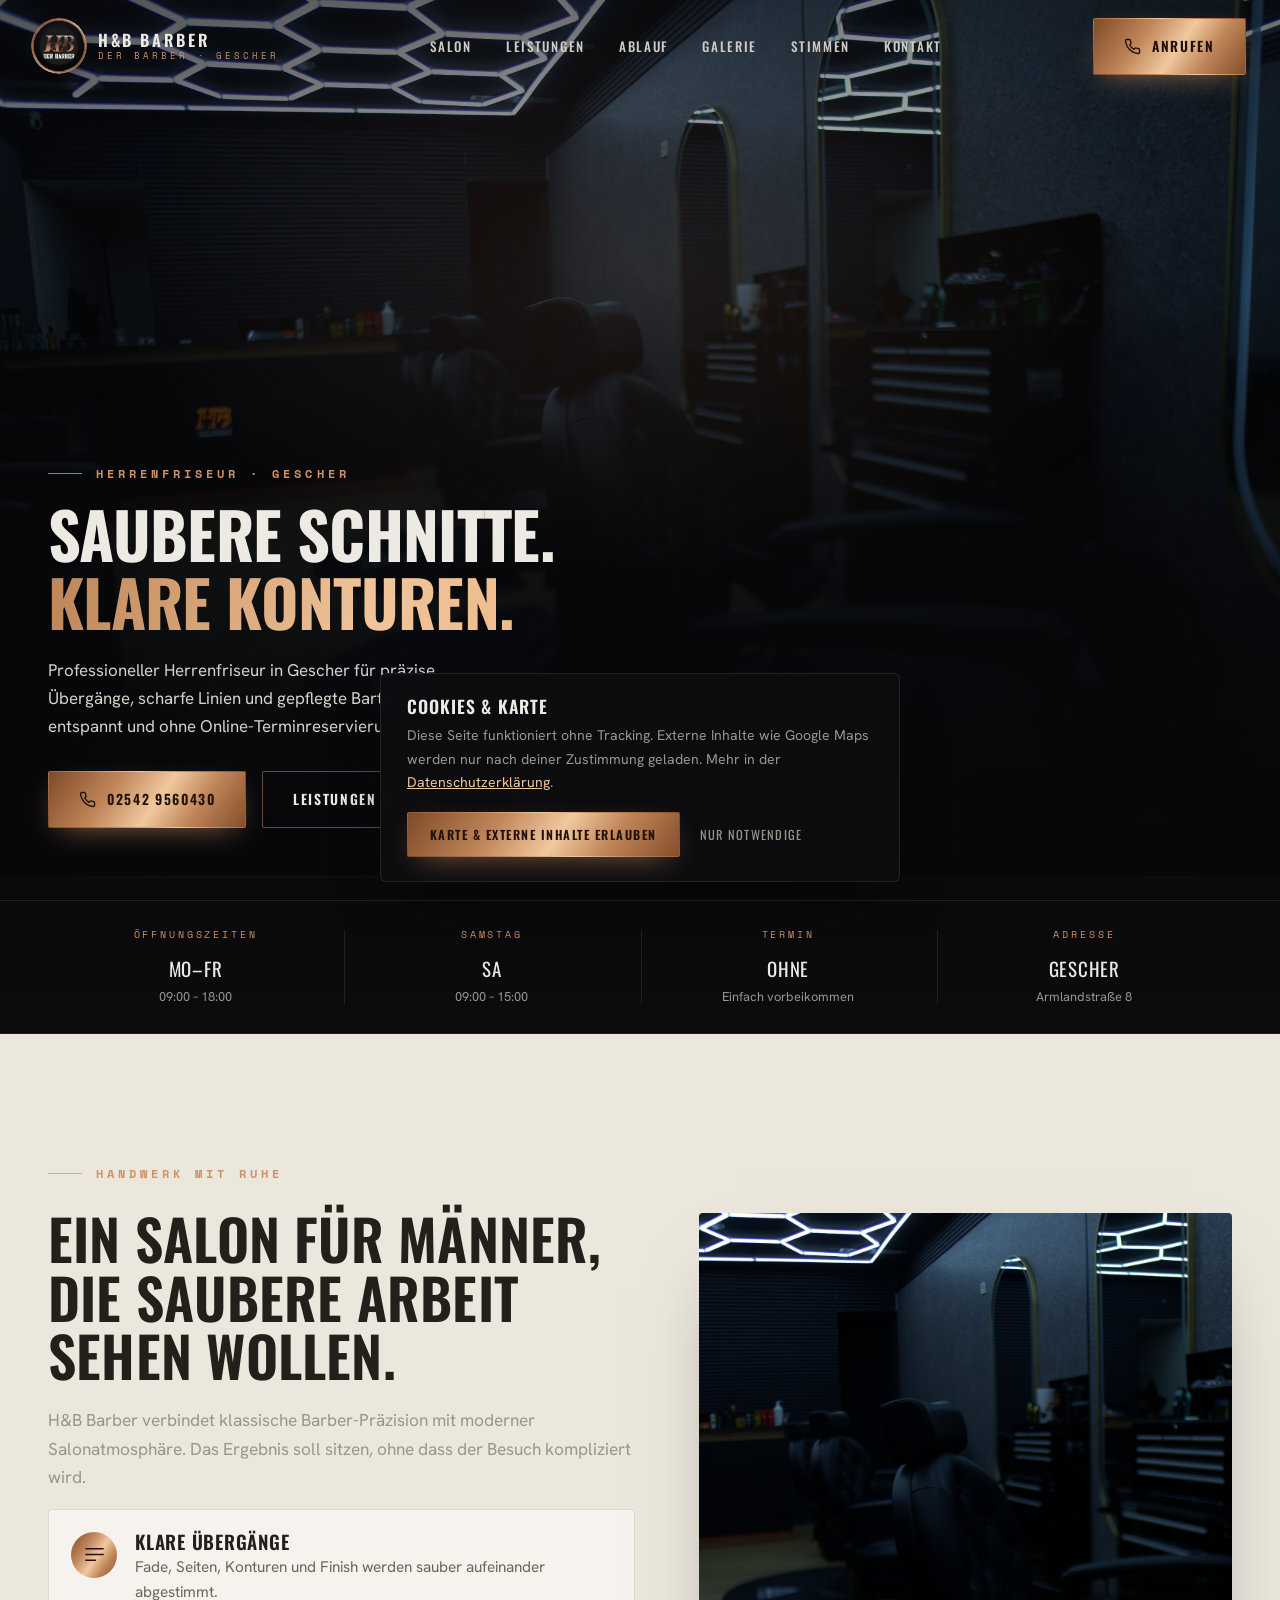
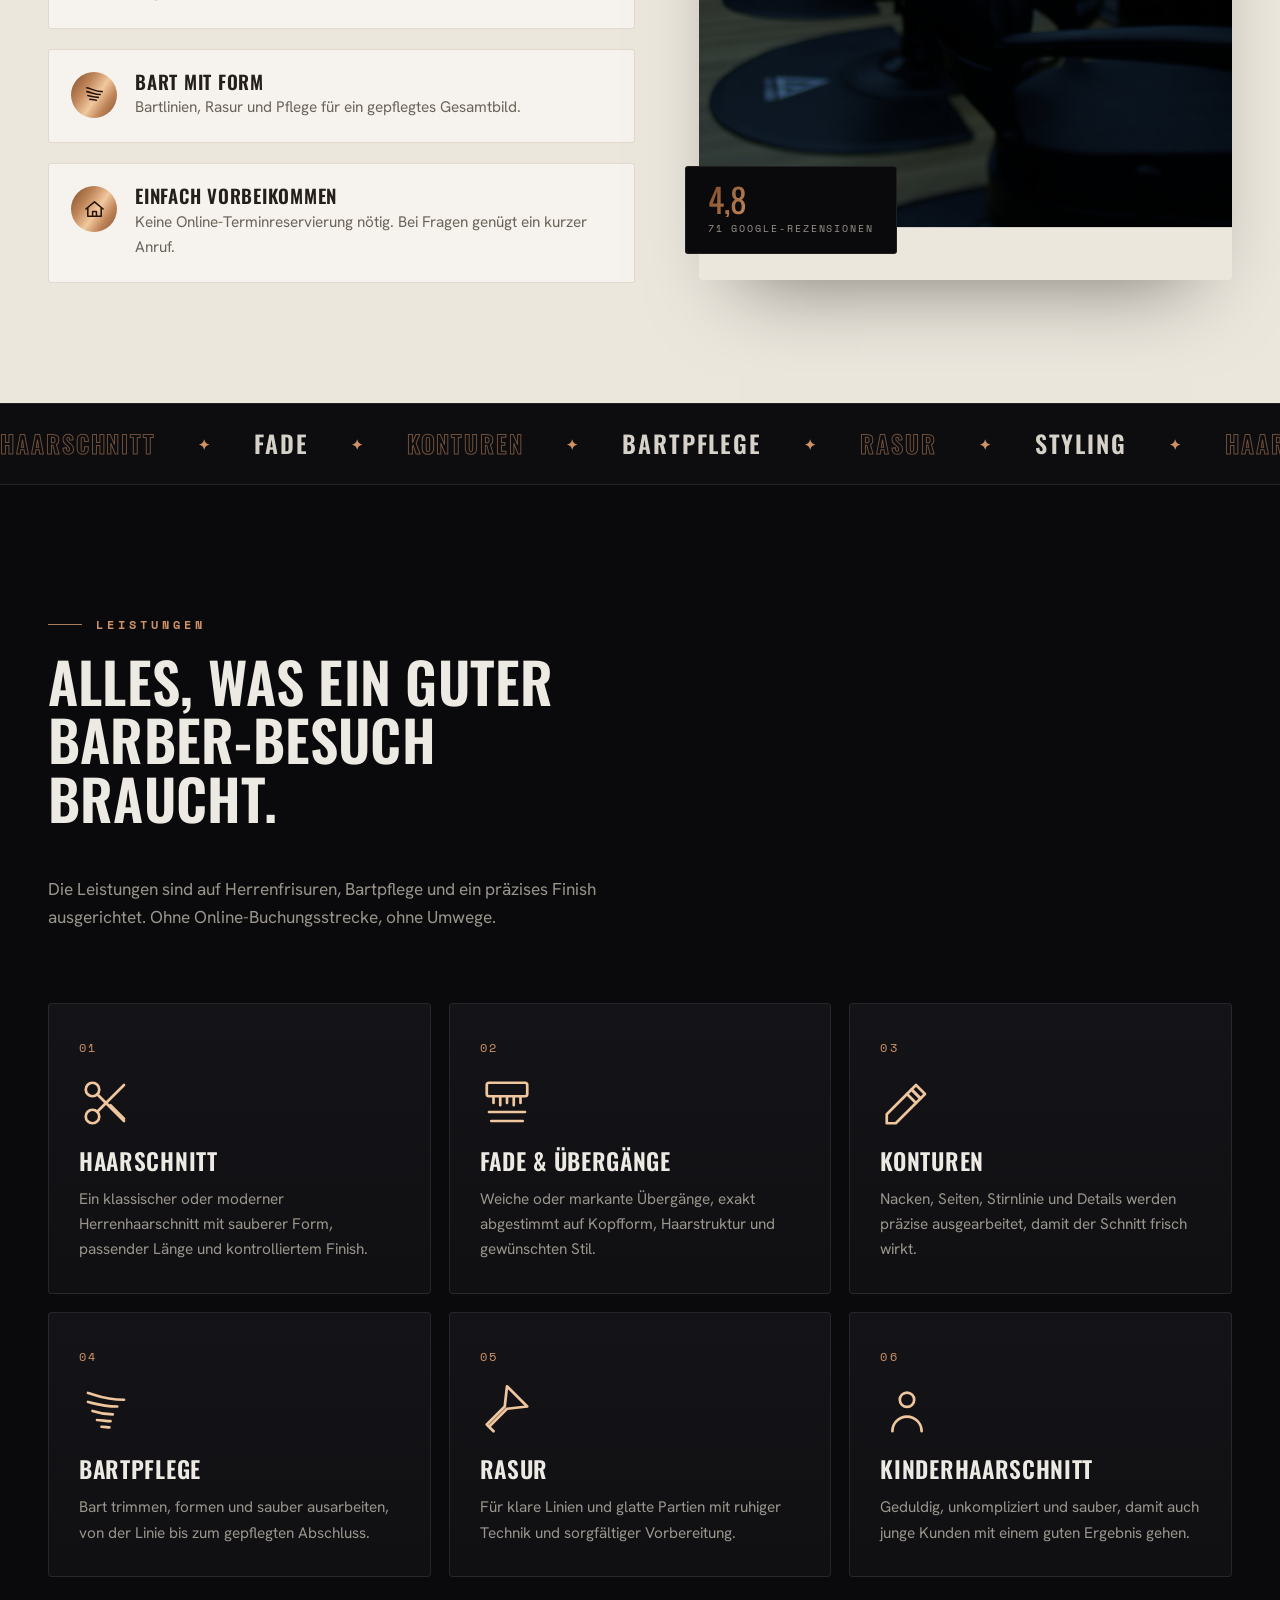
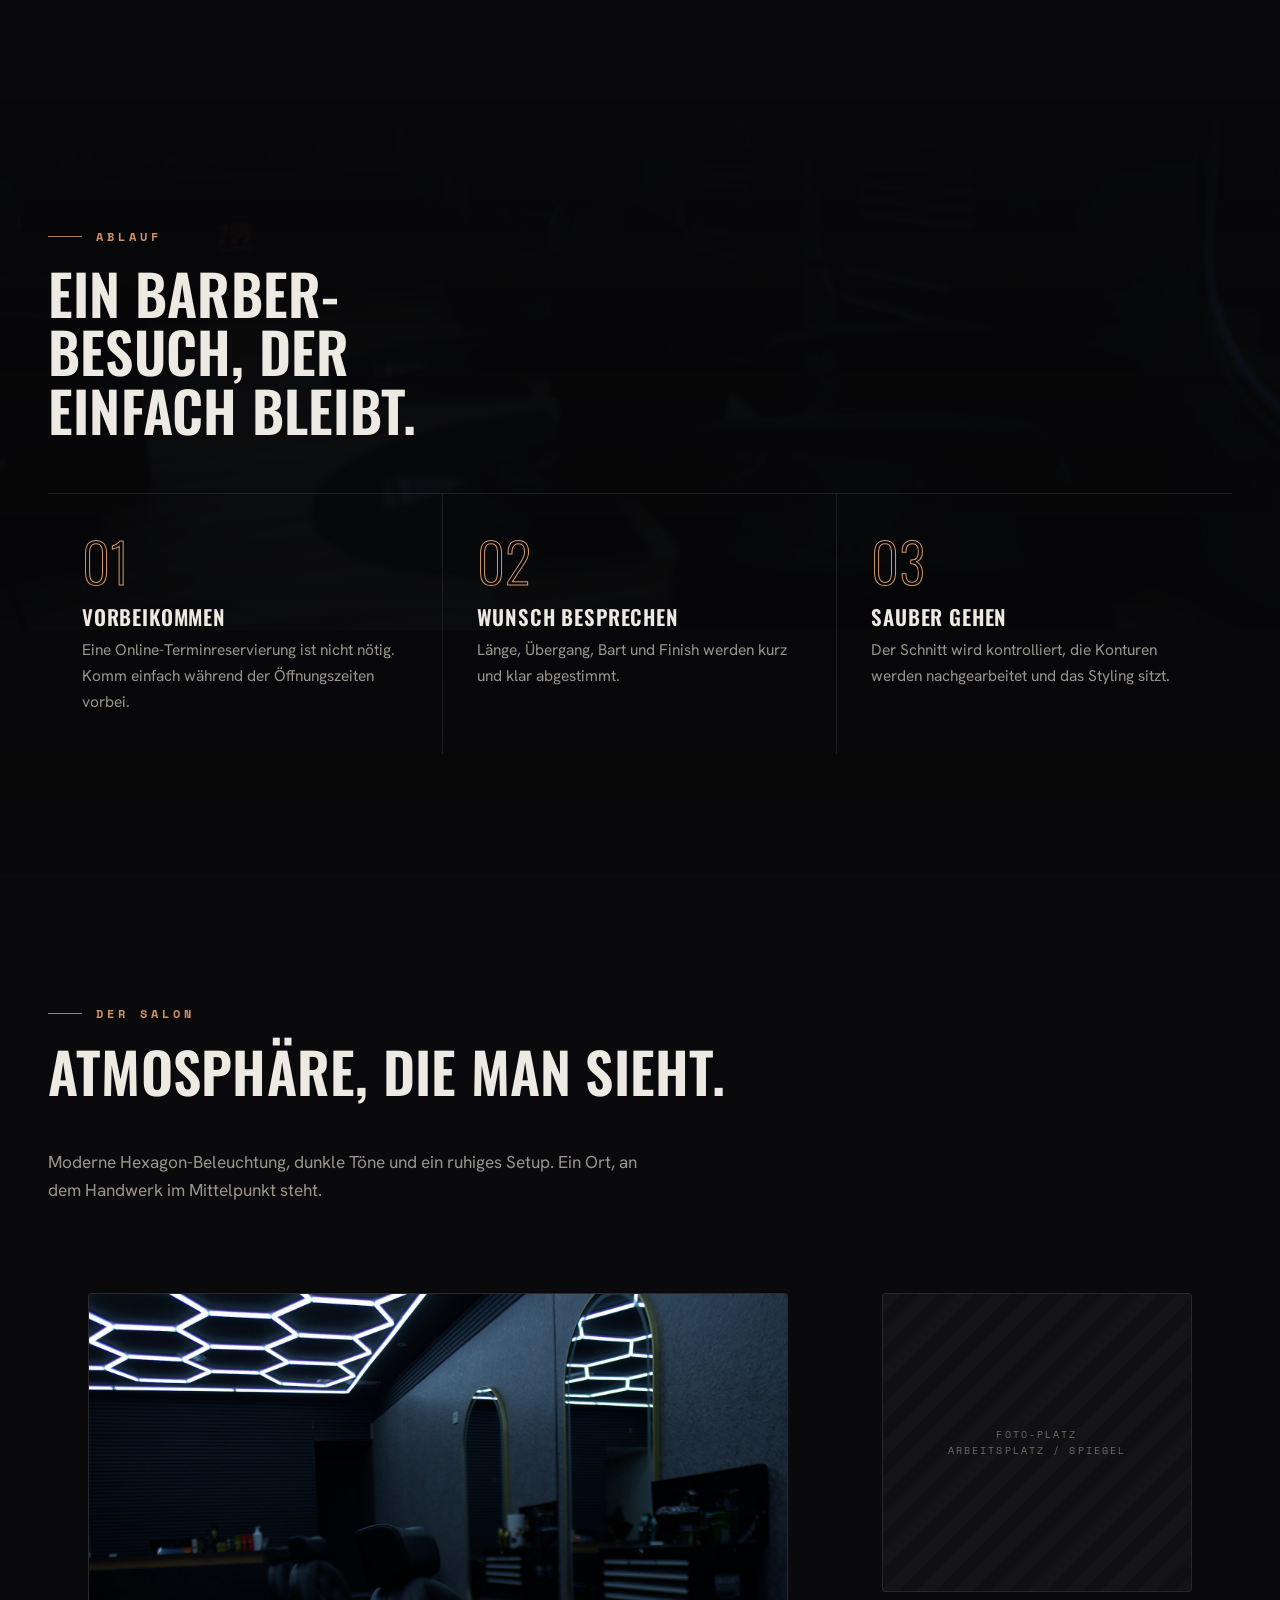
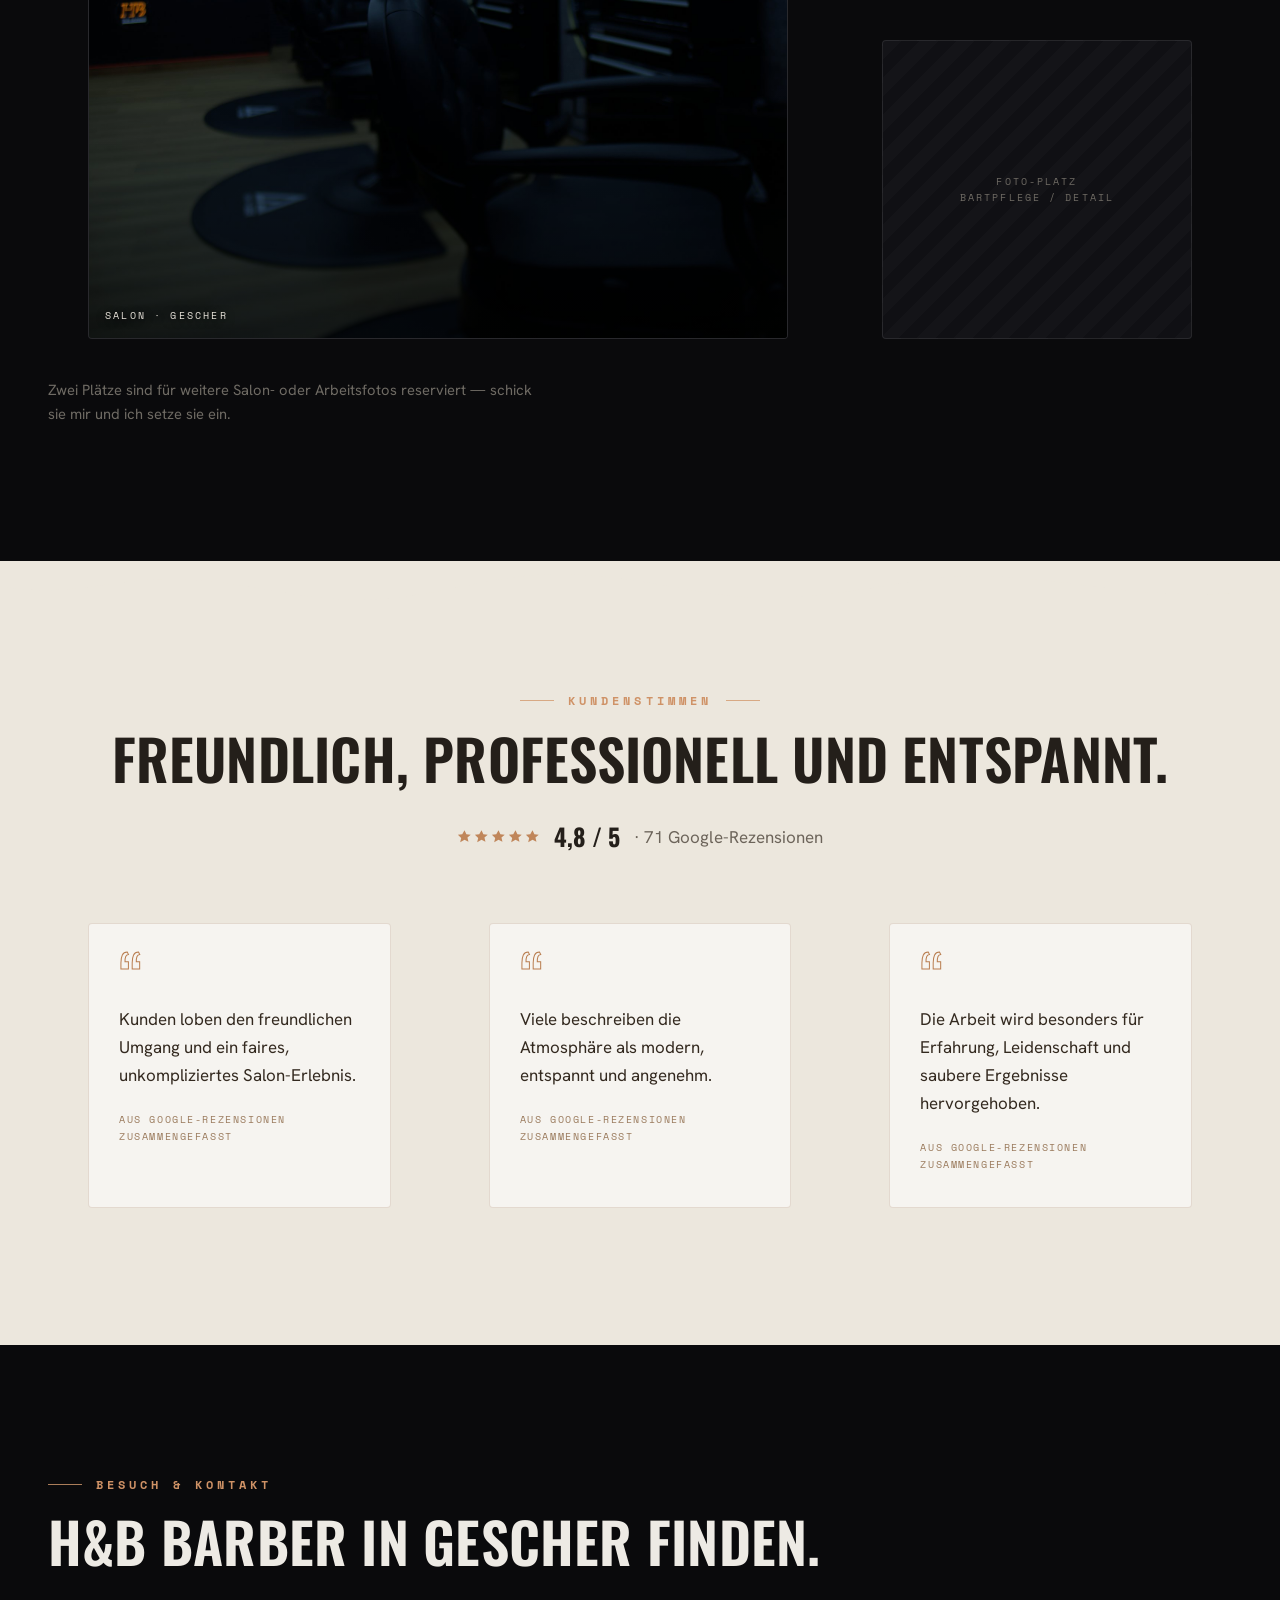
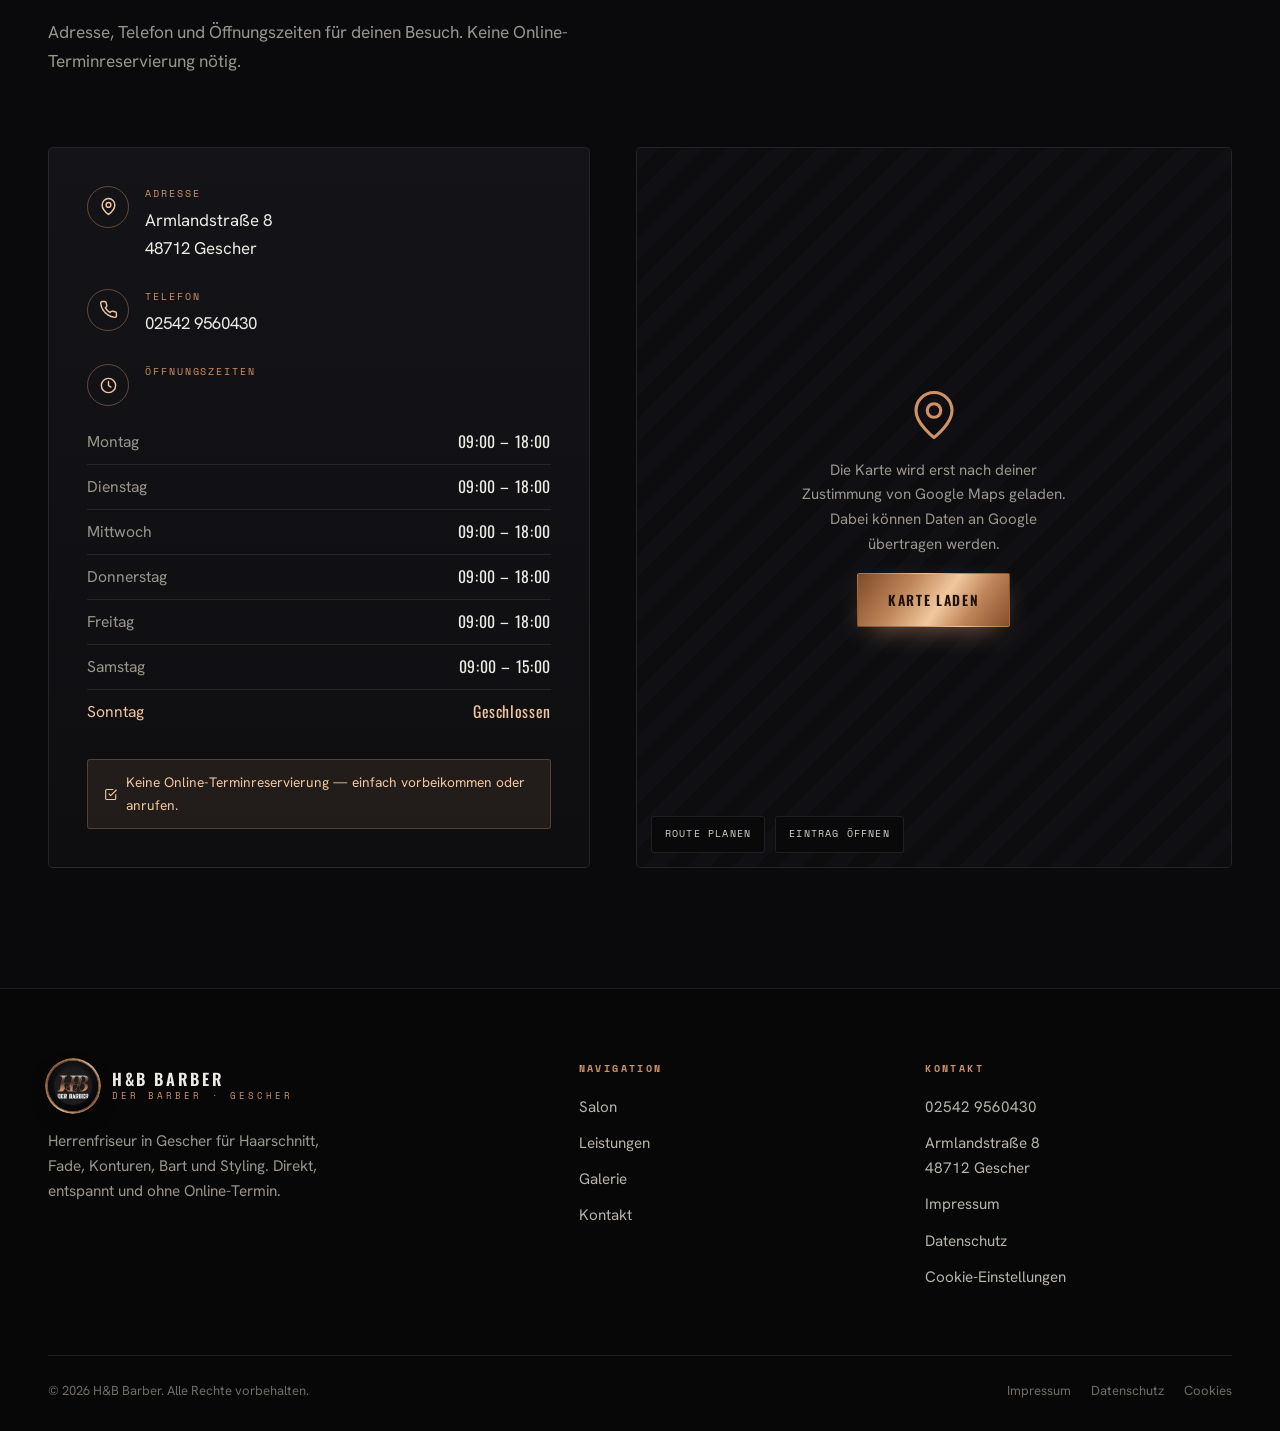
==== index.html @ 3ebcf413 "Add H&B Barber static site" ====
<!DOCTYPE html>
<html lang="de">
<head>
<meta charset="UTF-8">
<meta name="viewport" content="width=device-width, initial-scale=1">
<title>H&B Barber | Herrenfriseur in Gescher</title>
<meta name="description" content="H&B Barber in Gescher: Herrenfriseur für Haarschnitt, Fade, Konturen, Bartpflege und Styling. Direkt, entspannt und ohne Online-Terminreservierung.">
<link rel="icon" href="assets/hb-logo.jpg">
<link rel="stylesheet" href="assets/style.css?v=2">
</head>
<body>

<!-- ================= NAV ================= -->
<header class="nav" id="nav">
  <a class="brand" href="#top" aria-label="H&B Barber Startseite">
    <span class="brand-badge"><img src="assets/hb-logo.jpg" alt="H&B Der Barber Logo"></span>
    <span class="brand-name">H&amp;B Barber<small>Der Barber · Gescher</small></span>
  </a>
  <nav class="nav-links" id="navlinks" aria-label="Hauptnavigation">
    <a href="#about">Salon</a>
    <a href="#leistungen">Leistungen</a>
    <a href="#ablauf">Ablauf</a>
    <a href="#galerie">Galerie</a>
    <a href="#stimmen">Stimmen</a>
    <a href="#kontakt">Kontakt</a>
  </nav>
  <div class="nav-cta">
    <a class="btn btn-primary" href="tel:025429560430">
      <svg viewBox="0 0 24 24" fill="none" stroke="currentColor" stroke-width="2" stroke-linecap="round" stroke-linejoin="round"><path d="M22 16.92v3a2 2 0 0 1-2.18 2 19.79 19.79 0 0 1-8.63-3.07 19.5 19.5 0 0 1-6-6 19.79 19.79 0 0 1-3.07-8.67A2 2 0 0 1 4.11 2h3a2 2 0 0 1 2 1.72c.13.96.36 1.9.7 2.81a2 2 0 0 1-.45 2.11L8.09 9.91a16 16 0 0 0 6 6l1.27-1.27a2 2 0 0 1 2.11-.45c.91.34 1.85.57 2.81.7A2 2 0 0 1 22 16.92Z"/></svg>
      Anrufen
    </a>
    <button class="burger" id="burger" aria-label="Menü öffnen"><span></span><span></span><span></span></button>
  </div>
</header>

<!-- ================= HERO ================= -->
<main id="top">
<section class="hero" data-screen-label="Hero">
  <div class="hero-media" data-par="0.06">
    <img class="hero-fallback" src="assets/salon-interior.jpg" alt="">
    <video autoplay muted loop playsinline poster="assets/salon-interior.jpg">
      <source src="assets/hero.mp4?v=2" type="video/mp4">
    </video>
  </div>
  <div class="hero-glow"></div>
  <div class="hero-inner">
    <span class="eyebrow reveal">Herrenfriseur · Gescher</span>
    <h1 class="display reveal d1"><span>Saubere Schnitte.</span><span class="copper-text">Klare Konturen.</span></h1>
    <p class="hero-sub reveal d2">Professioneller Herrenfriseur in Gescher für präzise Übergänge, scharfe Linien und gepflegte Bartarbeit. Direkt, entspannt und ohne Online-Terminreservierung.</p>
    <div class="hero-actions reveal d3">
      <a class="btn btn-primary" href="tel:025429560430">
        <svg viewBox="0 0 24 24" fill="none" stroke="currentColor" stroke-width="2" stroke-linecap="round" stroke-linejoin="round"><path d="M22 16.92v3a2 2 0 0 1-2.18 2 19.79 19.79 0 0 1-8.63-3.07 19.5 19.5 0 0 1-6-6 19.79 19.79 0 0 1-3.07-8.67A2 2 0 0 1 4.11 2h3a2 2 0 0 1 2 1.72c.13.96.36 1.9.7 2.81a2 2 0 0 1-.45 2.11L8.09 9.91a16 16 0 0 0 6 6l1.27-1.27a2 2 0 0 1 2.11-.45c.91.34 1.85.57 2.81.7A2 2 0 0 1 22 16.92Z"/></svg>
        02542 9560430
      </a>
      <a class="btn btn-ghost" href="#leistungen">Leistungen ansehen</a>
      <span class="hero-badge">
        <span class="stars" aria-hidden="true">
          <svg viewBox="0 0 24 24" fill="currentColor"><path d="m12 2 3 6.5 7 .6-5.3 4.6 1.6 6.8L12 17l-6.9 4.1 1.6-6.8L1.4 9.1l7-.6L12 2Z"/></svg>
          <svg viewBox="0 0 24 24" fill="currentColor"><path d="m12 2 3 6.5 7 .6-5.3 4.6 1.6 6.8L12 17l-6.9 4.1 1.6-6.8L1.4 9.1l7-.6L12 2Z"/></svg>
          <svg viewBox="0 0 24 24" fill="currentColor"><path d="m12 2 3 6.5 7 .6-5.3 4.6 1.6 6.8L12 17l-6.9 4.1 1.6-6.8L1.4 9.1l7-.6L12 2Z"/></svg>
          <svg viewBox="0 0 24 24" fill="currentColor"><path d="m12 2 3 6.5 7 .6-5.3 4.6 1.6 6.8L12 17l-6.9 4.1 1.6-6.8L1.4 9.1l7-.6L12 2Z"/></svg>
          <svg viewBox="0 0 24 24" fill="currentColor"><path d="m12 2 3 6.5 7 .6-5.3 4.6 1.6 6.8L12 17l-6.9 4.1 1.6-6.8L1.4 9.1l7-.6L12 2Z"/></svg>
        </span>
        <span><b>4,8</b> · 71 Google-Rezensionen</span>
      </span>
    </div>
  </div>
  <div class="scroll-cue" aria-hidden="true"><span>Scroll</span><span class="line"></span></div>
</section>

<!-- ================= QUICK STRIP ================= -->
<div class="hero-strip">
  <div class="wrap">
    <div class="strip-item"><div class="k">Öffnungszeiten</div><div class="v">Mo–Fr<small>09:00 – 18:00</small></div></div>
    <div class="strip-item"><div class="k">Samstag</div><div class="v">Sa<small>09:00 – 15:00</small></div></div>
    <div class="strip-item"><div class="k">Termin</div><div class="v">Ohne<small>Einfach vorbeikommen</small></div></div>
    <div class="strip-item"><div class="k">Adresse</div><div class="v">Gescher<small>Armlandstraße 8</small></div></div>
  </div>
</div>

<!-- ================= ABOUT (bone) ================= -->
<section class="section bone" id="about" data-screen-label="Salon / Über uns">
  <div class="divider top" aria-hidden="true">
    <svg viewBox="0 0 1440 64" preserveAspectRatio="none"><path fill="#ece7dd" d="M0,64 L0,30 C70,18 120,40 190,34 C260,28 300,8 380,14 C460,20 500,42 580,36 C660,30 700,6 790,12 C880,18 920,44 1010,38 C1100,32 1140,10 1230,16 C1320,22 1370,40 1440,28 L1440,64 Z"/></svg>
  </div>
  <div class="wrap">
    <span class="eyebrow reveal">Handwerk mit Ruhe</span>
    <div class="about-grid" style="margin-top:26px">
      <div>
        <h2 class="h-sec reveal d1">Ein Salon für Männer, die saubere Arbeit sehen wollen.</h2>
        <p class="lead reveal d2" style="margin-top:22px">H&amp;B Barber verbindet klassische Barber-Präzision mit moderner Salonatmosphäre. Das Ergebnis soll sitzen, ohne dass der Besuch kompliziert wird.</p>
        <div class="pillars">
          <div class="pillar reveal d2">
            <span class="ic"><svg viewBox="0 0 24 24" fill="none" stroke="currentColor" stroke-width="1.6" stroke-linecap="round" stroke-linejoin="round"><path d="M3 6h18M3 12h18M3 18h10"/></svg></span>
            <div><h4>Klare Übergänge</h4><p>Fade, Seiten, Konturen und Finish werden sauber aufeinander abgestimmt.</p></div>
          </div>
          <div class="pillar reveal d3">
            <span class="ic"><svg viewBox="0 0 24 24" fill="none" stroke="currentColor" stroke-width="1.6" stroke-linecap="round" stroke-linejoin="round"><path d="M4 5c5 1 9 4 16 4M4 9c5 1 9 3 14 3M5 13c4 1 7 2 11 2M7 17c3 0 5 1 7 1"/></svg></span>
            <div><h4>Bart mit Form</h4><p>Bartlinien, Rasur und Pflege für ein gepflegtes Gesamtbild.</p></div>
          </div>
          <div class="pillar reveal d4">
            <span class="ic"><svg viewBox="0 0 24 24" fill="none" stroke="currentColor" stroke-width="1.6" stroke-linecap="round" stroke-linejoin="round"><path d="M3 11.5 12 4l9 7.5M5 10v9h14v-9M10 19v-5h4v5"/></svg></span>
            <div><h4>Einfach vorbeikommen</h4><p>Keine Online-Terminreservierung nötig. Bei Fragen genügt ein kurzer Anruf.</p></div>
          </div>
        </div>
      </div>
      <div class="about-figure reveal d2">
        <div class="frame"><img src="assets/salon-interior.jpg" alt="Innenraum des H&B Barber Salons mit Hexagon-LED-Beleuchtung" data-par="0.04"></div>
        <div class="tag"><div class="n">4,8</div><div class="l">71 Google-Rezensionen</div></div>
      </div>
    </div>
  </div>
</section>

<!-- ================= MARQUEE ================= -->
<div class="marquee" aria-hidden="true">
  <div class="marquee-track">
    <span>Haarschnitt</span><span class="solid">Fade</span><span>Konturen</span><span class="solid">Bartpflege</span><span>Rasur</span><span class="solid">Styling</span>
    <span>Haarschnitt</span><span class="solid">Fade</span><span>Konturen</span><span class="solid">Bartpflege</span><span>Rasur</span><span class="solid">Styling</span>
  </div>
</div>

<!-- ================= LEISTUNGEN ================= -->
<section class="section" id="leistungen" data-screen-label="Leistungen">
  <div class="wrap">
    <div class="sec-head">
      <div>
        <span class="eyebrow reveal">Leistungen</span>
        <h2 class="h-sec reveal d1" style="margin-top:18px;max-width:18ch">Alles, was ein guter Barber-Besuch braucht.</h2>
      </div>
      <p class="lead reveal d2">Die Leistungen sind auf Herrenfrisuren, Bartpflege und ein präzises Finish ausgerichtet. Ohne Online-Buchungsstrecke, ohne Umwege.</p>
    </div>
    <div class="services">
      <article class="svc reveal" data-tilt>
        <div class="num">01</div>
        <div class="ic"><svg viewBox="0 0 24 24" fill="none" stroke="currentColor" stroke-linecap="round" stroke-linejoin="round"><circle cx="6" cy="6" r="3"/><circle cx="6" cy="18" r="3"/><path d="M8.1 8.1 20 20M8.1 15.9 20 4M14 13l6 6M9 9l5 5"/></svg></div>
        <h3>Haarschnitt</h3>
        <p>Ein klassischer oder moderner Herrenhaarschnitt mit sauberer Form, passender Länge und kontrolliertem Finish.</p>
        <span class="arr"><svg width="22" height="22" viewBox="0 0 24 24" fill="none" stroke="currentColor" stroke-width="1.8" stroke-linecap="round" stroke-linejoin="round"><path d="M5 12h14M13 6l6 6-6 6"/></svg></span>
      </article>
      <article class="svc reveal d1" data-tilt>
        <div class="num">02</div>
        <div class="ic"><svg viewBox="0 0 24 24" fill="none" stroke="currentColor" stroke-linecap="round" stroke-linejoin="round"><rect x="3" y="3" width="18" height="6" rx="1"/><path d="M6 9v3M9 9v4M12 9v3M15 9v4M18 9v3M4 16h16M5 20h14"/></svg></div>
        <h3>Fade &amp; Übergänge</h3>
        <p>Weiche oder markante Übergänge, exakt abgestimmt auf Kopfform, Haarstruktur und gewünschten Stil.</p>
        <span class="arr"><svg width="22" height="22" viewBox="0 0 24 24" fill="none" stroke="currentColor" stroke-width="1.8" stroke-linecap="round" stroke-linejoin="round"><path d="M5 12h14M13 6l6 6-6 6"/></svg></span>
      </article>
      <article class="svc reveal d2" data-tilt>
        <div class="num">03</div>
        <div class="ic"><svg viewBox="0 0 24 24" fill="none" stroke="currentColor" stroke-linecap="round" stroke-linejoin="round"><path d="M3 17 14 6l4 4L7 21H3v-4Z"/><path d="M12 8l4 4M16 4l4 4-2 2-4-4 2-2Z"/></svg></div>
        <h3>Konturen</h3>
        <p>Nacken, Seiten, Stirnlinie und Details werden präzise ausgearbeitet, damit der Schnitt frisch wirkt.</p>
        <span class="arr"><svg width="22" height="22" viewBox="0 0 24 24" fill="none" stroke="currentColor" stroke-width="1.8" stroke-linecap="round" stroke-linejoin="round"><path d="M5 12h14M13 6l6 6-6 6"/></svg></span>
      </article>
      <article class="svc reveal" data-tilt>
        <div class="num">04</div>
        <div class="ic"><svg viewBox="0 0 24 24" fill="none" stroke="currentColor" stroke-linecap="round" stroke-linejoin="round"><path d="M4 4c4 1 7 3 16 3M4 8c4 1 7 2 13 2M6 12c3 1 5 1.5 9 1.5M8 16c2 0 4 .5 6 .5M10 19c1.5 0 2.5.3 3.5.3"/></svg></div>
        <h3>Bartpflege</h3>
        <p>Bart trimmen, formen und sauber ausarbeiten, von der Linie bis zum gepflegten Abschluss.</p>
        <span class="arr"><svg width="22" height="22" viewBox="0 0 24 24" fill="none" stroke="currentColor" stroke-width="1.8" stroke-linecap="round" stroke-linejoin="round"><path d="M5 12h14M13 6l6 6-6 6"/></svg></span>
      </article>
      <article class="svc reveal d1" data-tilt>
        <div class="num">05</div>
        <div class="ic"><svg viewBox="0 0 24 24" fill="none" stroke="currentColor" stroke-linecap="round" stroke-linejoin="round"><path d="M14 3 21 10l-9 1-8 8-1-1 8-8 1-9Z"/><path d="M4 19l2 2"/></svg></div>
        <h3>Rasur</h3>
        <p>Für klare Linien und glatte Partien mit ruhiger Technik und sorgfältiger Vorbereitung.</p>
        <span class="arr"><svg width="22" height="22" viewBox="0 0 24 24" fill="none" stroke="currentColor" stroke-width="1.8" stroke-linecap="round" stroke-linejoin="round"><path d="M5 12h14M13 6l6 6-6 6"/></svg></span>
      </article>
      <article class="svc reveal d2" data-tilt>
        <div class="num">06</div>
        <div class="ic"><svg viewBox="0 0 24 24" fill="none" stroke="currentColor" stroke-linecap="round" stroke-linejoin="round"><circle cx="12" cy="7" r="3.2"/><path d="M5.5 21c0-3.6 2.9-6.5 6.5-6.5s6.5 2.9 6.5 6.5"/></svg></div>
        <h3>Kinderhaarschnitt</h3>
        <p>Geduldig, unkompliziert und sauber, damit auch junge Kunden mit einem guten Ergebnis gehen.</p>
        <span class="arr"><svg width="22" height="22" viewBox="0 0 24 24" fill="none" stroke="currentColor" stroke-width="1.8" stroke-linecap="round" stroke-linejoin="round"><path d="M5 12h14M13 6l6 6-6 6"/></svg></span>
      </article>
    </div>
  </div>
</section>

<!-- ================= ABLAUF BAND ================= -->
<section class="section band" id="ablauf" data-screen-label="Ablauf">
  <div class="band-bg" aria-hidden="true"><img src="assets/salon-interior.jpg" alt="" data-par="0.07"></div>
  <div class="wrap">
    <span class="eyebrow reveal">Ablauf</span>
    <h2 class="h-sec reveal d1" style="margin-top:18px;max-width:16ch">Ein Barber-Besuch, der einfach bleibt.</h2>
    <div class="steps">
      <div class="step reveal d1"><div class="n">01</div><h4>Vorbeikommen</h4><p>Eine Online-Terminreservierung ist nicht nötig. Komm einfach während der Öffnungszeiten vorbei.</p></div>
      <div class="step reveal d2"><div class="n">02</div><h4>Wunsch besprechen</h4><p>Länge, Übergang, Bart und Finish werden kurz und klar abgestimmt.</p></div>
      <div class="step reveal d3"><div class="n">03</div><h4>Sauber gehen</h4><p>Der Schnitt wird kontrolliert, die Konturen werden nachgearbeitet und das Styling sitzt.</p></div>
    </div>
  </div>
</section>

<!-- ================= GALERIE ================= -->
<section class="section" id="galerie" data-screen-label="Galerie">
  <div class="wrap">
    <div class="sec-head">
      <div>
        <span class="eyebrow reveal">Der Salon</span>
        <h2 class="h-sec reveal d1" style="margin-top:18px">Atmosphäre, die man sieht.</h2>
      </div>
      <p class="lead reveal d2">Moderne Hexagon-Beleuchtung, dunkle Töne und ein ruhiges Setup. Ein Ort, an dem Handwerk im Mittelpunkt steht.</p>
    </div>
    <div class="gallery reveal d1">
      <figure class="gcell"><img src="assets/salon-interior.jpg" alt="H&B Barber Salon Innenraum mit Hexagon-LED-Decke und Barber-Stühlen"><figcaption class="cap">Salon · Gescher</figcaption></figure>
      <figure class="gcell gph"><span class="ph-l">Foto-Platz<br>Arbeitsplatz / Spiegel</span></figure>
      <figure class="gcell gph"><span class="ph-l">Foto-Platz<br>Bartpflege / Detail</span></figure>
    </div>
    <p class="lead reveal d2" style="margin-top:22px;font-size:.92rem;color:var(--muted-2)">Zwei Plätze sind für weitere Salon- oder Arbeitsfotos reserviert — schick sie mir und ich setze sie ein.</p>
  </div>
</section>

<!-- ================= STIMMEN (bone) ================= -->
<section class="section bone" id="stimmen" data-screen-label="Kundenstimmen">
  <div class="divider top" aria-hidden="true">
    <svg viewBox="0 0 1440 64" preserveAspectRatio="none"><path fill="#ece7dd" d="M0,64 L0,26 C90,40 130,14 220,20 C310,26 350,46 440,38 C530,30 570,8 670,16 C770,24 810,44 910,36 C1010,28 1050,10 1150,18 C1250,26 1300,42 1440,30 L1440,64 Z"/></svg>
  </div>
  <div class="wrap">
    <div style="text-align:center">
      <span class="eyebrow center reveal">Kundenstimmen</span>
      <h2 class="h-sec reveal d1" style="margin-top:18px">Freundlich, professionell und entspannt.</h2>
      <div class="rating-head reveal d2">
        <span class="stars" aria-hidden="true">
          <svg viewBox="0 0 24 24" fill="#c0865a" width="18"><path d="m12 2 3 6.5 7 .6-5.3 4.6 1.6 6.8L12 17l-6.9 4.1 1.6-6.8L1.4 9.1l7-.6L12 2Z"/></svg>
          <svg viewBox="0 0 24 24" fill="#c0865a" width="18"><path d="m12 2 3 6.5 7 .6-5.3 4.6 1.6 6.8L12 17l-6.9 4.1 1.6-6.8L1.4 9.1l7-.6L12 2Z"/></svg>
          <svg viewBox="0 0 24 24" fill="#c0865a" width="18"><path d="m12 2 3 6.5 7 .6-5.3 4.6 1.6 6.8L12 17l-6.9 4.1 1.6-6.8L1.4 9.1l7-.6L12 2Z"/></svg>
          <svg viewBox="0 0 24 24" fill="#c0865a" width="18"><path d="m12 2 3 6.5 7 .6-5.3 4.6 1.6 6.8L12 17l-6.9 4.1 1.6-6.8L1.4 9.1l7-.6L12 2Z"/></svg>
          <svg viewBox="0 0 24 24" fill="#c0865a" width="18"><path d="m12 2 3 6.5 7 .6-5.3 4.6 1.6 6.8L12 17l-6.9 4.1 1.6-6.8L1.4 9.1l7-.6L12 2Z"/></svg>
        </span>
        <b>4,8 / 5</b> · 71 Google-Rezensionen
      </div>
    </div>
    <div class="quotes">
      <figure class="quote reveal d1"><div class="mark">&ldquo;</div><p>Kunden loben den freundlichen Umgang und ein faires, unkompliziertes Salon-Erlebnis.</p><figcaption class="src">Aus Google-Rezensionen zusammengefasst</figcaption></figure>
      <figure class="quote reveal d2"><div class="mark">&ldquo;</div><p>Viele beschreiben die Atmosphäre als modern, entspannt und angenehm.</p><figcaption class="src">Aus Google-Rezensionen zusammengefasst</figcaption></figure>
      <figure class="quote reveal d3"><div class="mark">&ldquo;</div><p>Die Arbeit wird besonders für Erfahrung, Leidenschaft und saubere Ergebnisse hervorgehoben.</p><figcaption class="src">Aus Google-Rezensionen zusammengefasst</figcaption></figure>
    </div>
  </div>
</section>

<!-- ================= KONTAKT ================= -->
<section class="section" id="kontakt" data-screen-label="Kontakt">
  <div class="wrap">
    <div class="sec-head">
      <div>
        <span class="eyebrow reveal">Besuch &amp; Kontakt</span>
        <h2 class="h-sec reveal d1" style="margin-top:18px">H&amp;B Barber in Gescher finden.</h2>
      </div>
      <p class="lead reveal d2">Adresse, Telefon und Öffnungszeiten für deinen Besuch. Keine Online-Terminreservierung nötig.</p>
    </div>
    <div class="kontakt">
      <div class="info-card reveal d1">
        <div class="info-row">
          <span class="ic"><svg viewBox="0 0 24 24" fill="none" stroke="currentColor" stroke-width="1.8" stroke-linecap="round" stroke-linejoin="round"><path d="M20 10c0 6-8 12-8 12s-8-6-8-12a8 8 0 0 1 16 0Z"/><circle cx="12" cy="10" r="3"/></svg></span>
          <div><div class="k">Adresse</div><div class="v">Armlandstraße 8<br>48712 Gescher</div></div>
        </div>
        <div class="info-row">
          <span class="ic"><svg viewBox="0 0 24 24" fill="none" stroke="currentColor" stroke-width="1.8" stroke-linecap="round" stroke-linejoin="round"><path d="M22 16.92v3a2 2 0 0 1-2.18 2 19.79 19.79 0 0 1-8.63-3.07 19.5 19.5 0 0 1-6-6 19.79 19.79 0 0 1-3.07-8.67A2 2 0 0 1 4.11 2h3a2 2 0 0 1 2 1.72c.13.96.36 1.9.7 2.81a2 2 0 0 1-.45 2.11L8.09 9.91a16 16 0 0 0 6 6l1.27-1.27a2 2 0 0 1 2.11-.45c.91.34 1.85.57 2.81.7A2 2 0 0 1 22 16.92Z"/></svg></span>
          <div><div class="k">Telefon</div><a class="v" href="tel:025429560430">02542 9560430</a></div>
        </div>
        <div>
          <div class="info-row" style="margin-bottom:14px">
            <span class="ic"><svg viewBox="0 0 24 24" fill="none" stroke="currentColor" stroke-width="1.8" stroke-linecap="round" stroke-linejoin="round"><circle cx="12" cy="12" r="9"/><path d="M12 7v5l3 2"/></svg></span>
            <div><div class="k">Öffnungszeiten</div></div>
          </div>
          <ul class="hours-list">
            <li data-day="1"><span class="d">Montag</span><span class="t">09:00 – 18:00</span></li>
            <li data-day="2"><span class="d">Dienstag</span><span class="t">09:00 – 18:00</span></li>
            <li data-day="3"><span class="d">Mittwoch</span><span class="t">09:00 – 18:00</span></li>
            <li data-day="4"><span class="d">Donnerstag</span><span class="t">09:00 – 18:00</span></li>
            <li data-day="5"><span class="d">Freitag</span><span class="t">09:00 – 18:00</span></li>
            <li data-day="6"><span class="d">Samstag</span><span class="t">09:00 – 15:00</span></li>
            <li data-day="0"><span class="d">Sonntag</span><span class="t">Geschlossen</span></li>
          </ul>
        </div>
        <span class="note-chip"><svg width="15" height="15" viewBox="0 0 24 24" fill="none" stroke="currentColor" stroke-width="2" stroke-linecap="round" stroke-linejoin="round"><path d="M9 11l3 3L22 4"/><path d="M21 12v7a2 2 0 0 1-2 2H5a2 2 0 0 1-2-2V5a2 2 0 0 1 2-2h11"/></svg>Keine Online-Terminreservierung — einfach vorbeikommen oder anrufen.</span>
      </div>
      <div class="map-card reveal d2">
        <div class="map-consent">
          <svg class="ic" viewBox="0 0 24 24" fill="none" stroke="currentColor" stroke-width="1.4" stroke-linecap="round" stroke-linejoin="round"><path d="M20 10c0 6-8 12-8 12s-8-6-8-12a8 8 0 0 1 16 0Z"/><circle cx="12" cy="10" r="3"/></svg>
          <p>Die Karte wird erst nach deiner Zustimmung von Google Maps geladen. Dabei können Daten an Google übertragen werden.</p>
          <button class="btn btn-primary" data-loadmap>Karte laden</button>
        </div>
        <div class="map-actions">
          <a href="https://www.google.com/maps/dir/?api=1&destination=Armlandstra%C3%9Fe%208%2C%2048712%20Gescher" target="_blank" rel="noopener">Route planen</a>
          <a href="https://www.google.com/maps/place/H%26B+Barber/@51.9560121,7.0036451,723m/data=!3m2!1e3!4b1!4m6!3m5!1s0x47b85dc555ef00db:0xce1b382c01fe29f1!8m2!3d51.9560121!4d7.0036451" target="_blank" rel="noopener">Eintrag öffnen</a>
        </div>
      </div>
    </div>
  </div>
</section>
</main>

<!-- ================= FOOTER ================= -->
<footer class="footer" data-screen-label="Footer">
  <div class="wrap">
    <div class="foot-grid">
      <div>
        <a class="brand" href="#top">
          <span class="brand-badge"><img src="assets/hb-logo.jpg" alt="H&B Der Barber Logo"></span>
          <span class="brand-name">H&amp;B Barber<small>Der Barber · Gescher</small></span>
        </a>
        <p class="foot-about">Herrenfriseur in Gescher für Haarschnitt, Fade, Konturen, Bart und Styling. Direkt, entspannt und ohne Online-Termin.</p>
      </div>
      <div class="foot-col">
        <h5>Navigation</h5>
        <a href="#about">Salon</a>
        <a href="#leistungen">Leistungen</a>
        <a href="#galerie">Galerie</a>
        <a href="#kontakt">Kontakt</a>
      </div>
      <div class="foot-col">
        <h5>Kontakt</h5>
        <a href="tel:025429560430">02542 9560430</a>
        <p>Armlandstraße 8<br>48712 Gescher</p>
        <a href="impressum.html">Impressum</a>
        <a href="datenschutz.html">Datenschutz</a>
        <a href="#" data-cookie-settings>Cookie-Einstellungen</a>
      </div>
    </div>
    <div class="foot-bottom">
      <span>© <span data-year>2026</span> H&amp;B Barber. Alle Rechte vorbehalten.</span>
      <span class="links">
        <a href="impressum.html">Impressum</a>
        <a href="datenschutz.html">Datenschutz</a>
        <a href="#" data-cookie-settings>Cookies</a>
      </span>
    </div>
  </div>
</footer>

<!-- ================= COOKIE BANNER ================= -->
<div class="cookie" role="dialog" aria-live="polite" aria-label="Cookie-Hinweis">
  <h4>Cookies &amp; Karte</h4>
  <p>Diese Seite funktioniert ohne Tracking. Externe Inhalte wie Google Maps werden nur nach deiner Zustimmung geladen. Mehr in der <a href="datenschutz.html">Datenschutzerklärung</a>.</p>
  <div class="cookie-actions">
    <button class="btn btn-primary" data-accept>Karte &amp; externe Inhalte erlauben</button>
    <button class="cookie-link" data-decline>Nur notwendige</button>
  </div>
</div>

<script src="assets/app.js"></script>
</body>
</html>
---- assets/style.css ----
/* ============================================================
   H&B BARBER — Herrenfriseur Gescher
   Copper-on-black design system
   ============================================================ */
@import url('https://fonts.googleapis.com/css2?family=Oswald:wght@300;400;500;600;700&family=Hanken+Grotesk:wght@300;400;500;600;700;800&family=Space+Mono:wght@400;700&display=swap');

:root{
  /* surfaces */
  --bg:#0a0a0c;
  --bg-2:#0d0d10;
  --panel:#141418;
  --panel-2:#1b1b20;
  --bone:#ece7dd;          /* warm off-white section */
  --bone-2:#e2dccf;
  --line:rgba(255,255,255,.09);
  --line-dark:rgba(0,0,0,.12);

  /* text */
  --text:#edeae4;
  --muted:#9a958c;
  --muted-2:#6f6b64;
  --ink:#1a1714;           /* text on bone */
  --ink-muted:#6c645a;

  /* copper / brand */
  --c-deep:#7e4a28;
  --c-mid:#c98a5e;
  --c-light:#f0c69e;
  --c-line:#d49a6e;
  --copper:#cf9266;
  --copper-grad:linear-gradient(125deg,#7e4a28 0%,#c0865a 32%,#f1c89e 55%,#c0865a 74%,#854e2b 100%);
  --copper-grad-soft:linear-gradient(125deg,#9c6238,#e6b189 55%,#9c6238);
  --led:#dbe7f2;           /* cool LED white */

  --maxw:1240px;
  --ease:cubic-bezier(.2,.7,.2,1);
}

*{box-sizing:border-box}
html{scroll-behavior:smooth}
@media (prefers-reduced-motion:reduce){html{scroll-behavior:auto}}
body{
  margin:0;background:var(--bg);color:var(--text);
  font-family:'Hanken Grotesk',system-ui,sans-serif;
  font-size:17px;line-height:1.65;-webkit-font-smoothing:antialiased;
  overflow-x:hidden;
}
img{display:block;max-width:100%}
a{color:inherit;text-decoration:none}
::selection{background:var(--c-mid);color:#1a1108}

.wrap{max-width:var(--maxw);margin:0 auto;padding:0 28px}
.section{position:relative;padding:120px 0}
@media(max-width:760px){.section{padding:78px 0}}

/* ---------- type ---------- */
h1,h2,h3,h4{font-family:'Oswald',sans-serif;font-weight:600;margin:0;line-height:1.02;letter-spacing:.005em}
.display{
  font-weight:700;text-transform:uppercase;
  font-size:clamp(2.6rem,7.4vw,6.3rem);line-height:.94;letter-spacing:-.01em;
}
.h-sec{
  text-transform:uppercase;font-weight:600;
  font-size:clamp(2rem,4.6vw,3.5rem);line-height:1.04;letter-spacing:.004em;
}
.eyebrow{
  font-family:'Space Mono',monospace;font-size:.74rem;font-weight:700;
  text-transform:uppercase;letter-spacing:.34em;color:var(--copper);
  display:inline-flex;align-items:center;gap:14px;
}
.eyebrow::before{content:"";width:34px;height:1px;background:var(--c-line);opacity:.8}
.eyebrow.center::after{content:"";width:34px;height:1px;background:var(--c-line);opacity:.8}
.eyebrow.center{justify-content:center}
.lead{color:var(--muted);font-size:1.08rem;max-width:62ch}
.on-bone{color:var(--ink)}
.on-bone .lead{color:var(--ink-muted)}
.on-bone .eyebrow{color:#8a5230}
.on-bone .eyebrow::before,.on-bone .eyebrow.center::after{background:#a76a3f}

.copper-text{
  background:linear-gradient(100deg,#bd8557 0%,#f0c49a 42%,#ecbb8c 64%,#d49f72 100%);
  -webkit-background-clip:text;background-clip:text;color:transparent;
}

/* ---------- buttons ---------- */
.btn{
  --pad:16px 30px;
  position:relative;display:inline-flex;align-items:center;gap:11px;
  font-family:'Oswald',sans-serif;font-weight:600;text-transform:uppercase;
  letter-spacing:.12em;font-size:.86rem;padding:var(--pad);cursor:pointer;
  border:1px solid transparent;border-radius:2px;overflow:hidden;
  transition:transform .35s var(--ease),box-shadow .35s var(--ease),color .3s,border-color .3s;
  will-change:transform;
}
.btn svg{width:17px;height:17px;flex:none}
.btn-primary{background:var(--copper-grad);color:#211208;box-shadow:0 10px 30px -12px rgba(207,146,102,.7)}
.btn-primary::after{
  content:"";position:absolute;inset:0;transform:translateX(-130%) skewX(-18deg);
  background:linear-gradient(90deg,transparent,rgba(255,255,255,.55),transparent);
  transition:transform .7s var(--ease);
}
.btn-primary:hover{transform:translateY(-3px);box-shadow:0 18px 40px -12px rgba(207,146,102,.85)}
.btn-primary:hover::after{transform:translateX(130%) skewX(-18deg)}
.btn-ghost{background:transparent;border-color:rgba(216,160,118,.45);color:var(--text)}
.btn-ghost:hover{border-color:var(--c-light);color:var(--c-light);transform:translateY(-3px)}
.on-bone .btn-ghost{border-color:rgba(126,74,40,.4);color:var(--ink)}
.on-bone .btn-ghost:hover{border-color:#7e4a28;color:#7e4a28}

/* ---------- nav ---------- */
.nav{
  position:fixed;top:0;left:0;right:0;z-index:60;
  display:flex;align-items:center;justify-content:space-between;
  padding:18px 34px;transition:background .4s,backdrop-filter .4s,padding .4s,border-color .4s;
  border-bottom:1px solid transparent;
}
.nav.scrolled{
  background:rgba(9,9,11,.82);backdrop-filter:blur(14px) saturate(1.2);
  padding:11px 34px;border-bottom:1px solid var(--line);
}
.brand{display:flex;align-items:center;gap:14px}
.brand-badge{
  width:50px;height:50px;border-radius:50%;flex:none;position:relative;
  background:radial-gradient(circle at 50% 35%,#2a2a30,#0a0a0c 72%);
  display:grid;place-items:center;
  box-shadow:0 0 0 1px rgba(212,154,110,.5),0 8px 22px -8px rgba(0,0,0,.8),inset 0 0 18px rgba(0,0,0,.6);
  transition:box-shadow .4s,transform .4s;
}
.brand-badge::before{
  content:"";position:absolute;inset:-3px;border-radius:50%;padding:2px;
  background:var(--copper-grad);
  -webkit-mask:linear-gradient(#000 0 0) content-box,linear-gradient(#000 0 0);
  -webkit-mask-composite:xor;mask-composite:exclude;opacity:.9;
}
.brand-badge img{width:38px;height:38px;border-radius:50%;object-fit:cover;filter:saturate(1.05)}
.brand:hover .brand-badge{transform:rotate(-4deg);box-shadow:0 0 0 1px var(--c-light),0 0 28px -4px rgba(207,146,102,.55)}
.brand-name{font-family:'Oswald',sans-serif;font-weight:600;text-transform:uppercase;letter-spacing:.16em;font-size:1.02rem;line-height:1}
.brand-name small{display:block;font-family:'Space Mono',monospace;font-size:.56rem;letter-spacing:.34em;color:var(--copper);font-weight:400;margin-top:4px}
.nav-links{display:flex;align-items:center;gap:34px}
.nav-links a{
  font-family:'Oswald',sans-serif;font-weight:500;text-transform:uppercase;
  letter-spacing:.13em;font-size:.82rem;color:#cfccc5;position:relative;padding:4px 0;
  transition:color .3s;
}
.nav-links a::after{content:"";position:absolute;left:0;bottom:-2px;width:100%;height:1px;background:var(--c-line);transform:scaleX(0);transform-origin:right;transition:transform .35s var(--ease)}
.nav-links a:hover{color:#fff}
.nav-links a:hover::after{transform:scaleX(1);transform-origin:left}
.nav-cta{display:flex;align-items:center;gap:18px}
.nav-tel{display:none}
.burger{display:none;flex-direction:column;gap:5px;background:none;border:0;cursor:pointer;padding:8px}
.burger span{width:26px;height:2px;background:var(--text);transition:.3s}
@media(max-width:980px){
  .nav-links{position:fixed;inset:0 0 0 auto;width:min(86vw,360px);flex-direction:column;justify-content:center;gap:26px;background:rgba(8,8,10,.97);backdrop-filter:blur(18px);transform:translateX(100%);transition:transform .45s var(--ease);border-left:1px solid var(--line);padding:40px}
  .nav-links.open{transform:translateX(0)}
  .nav-links a{font-size:1.15rem}
  .burger{display:flex;z-index:61}
  .burger.open span:nth-child(1){transform:translateY(7px) rotate(45deg)}
  .burger.open span:nth-child(2){opacity:0}
  .burger.open span:nth-child(3){transform:translateY(-7px) rotate(-45deg)}
}

/* ---------- hero ---------- */
.hero{position:relative;min-height:100svh;display:flex;align-items:flex-end;overflow:hidden}
.hero-media{position:absolute;inset:0;z-index:0;background:#0a0a0c}
.hero-media .hero-fallback{position:absolute;inset:0;width:100%;height:100%;object-fit:cover;object-position:50% 26%}
.hero-media video{position:absolute;inset:0;z-index:1;opacity:0}
.hero-media video,.hero-media img{width:100%;height:100%;object-fit:cover;transition:opacity .6s ease}
.hero-media::after{
  content:"";position:absolute;inset:0;
  background:
    radial-gradient(130% 90% at 72% 8%,rgba(10,10,12,.05),rgba(8,8,10,.42) 58%,rgba(7,7,9,.9)),
    linear-gradient(180deg,rgba(8,8,10,.55) 0%,rgba(8,8,10,.08) 34%,rgba(8,8,10,.6) 76%,#0a0a0c 100%);
}
.hero-glow{position:absolute;inset:0;z-index:1;pointer-events:none;
  background:radial-gradient(60% 50% at 50% 30%,rgba(207,146,102,.12),transparent 70%);mix-blend-mode:screen}
.hero-inner{position:relative;z-index:3;width:100%;max-width:var(--maxw);margin:0 auto;padding:120px 28px 72px}
.hero h1{margin:16px 0 0;max-width:22ch;font-size:clamp(2.2rem,5vw,4.7rem);line-height:1.06;display:flex;flex-direction:column}
.hero h1 span{display:block}
.hero-sub{margin:22px 0 30px;max-width:52ch;color:#d6d2ca;font-size:1.06rem}
.hero-actions{display:flex;flex-wrap:wrap;gap:16px;align-items:center}
.hero-badge{display:inline-flex;align-items:center;gap:12px;margin-left:6px;color:#cfccc5;font-size:.9rem}
.stars{display:inline-flex;gap:2px}
.stars svg{width:15px;height:15px;color:var(--c-light)}
.scroll-cue{position:absolute;left:50%;bottom:26px;z-index:4;transform:translateX(-50%);display:flex;flex-direction:column;align-items:center;gap:8px;color:var(--muted);font-family:'Space Mono',monospace;font-size:.6rem;letter-spacing:.3em;text-transform:uppercase}
.scroll-cue .line{width:1px;height:42px;background:linear-gradient(var(--c-line),transparent);position:relative;overflow:hidden}
.scroll-cue .line::after{content:"";position:absolute;top:-50%;left:0;width:100%;height:50%;background:var(--c-light);animation:cue 1.8s var(--ease) infinite}
@keyframes cue{0%{top:-50%}60%,100%{top:120%}}

/* hero info strip */
.hero-strip{position:relative;z-index:5;background:linear-gradient(180deg,#0a0a0c,#0c0c0f);border-top:1px solid var(--line);border-bottom:1px solid var(--line)}
.hero-strip .wrap{display:grid;grid-template-columns:repeat(4,1fr);gap:1px}
.strip-item{padding:26px 10px;text-align:center;position:relative}
.strip-item+.strip-item::before{content:"";position:absolute;left:0;top:22%;height:56%;width:1px;background:var(--line)}
.strip-item .k{font-family:'Space Mono',monospace;font-size:.64rem;letter-spacing:.28em;text-transform:uppercase;color:var(--copper);margin-bottom:9px}
.strip-item .v{font-family:'Oswald',sans-serif;font-size:1.18rem;text-transform:uppercase;letter-spacing:.04em}
.strip-item .v small{display:block;font-family:'Hanken Grotesk',sans-serif;text-transform:none;letter-spacing:0;font-size:.8rem;color:var(--muted);margin-top:2px}
@media(max-width:680px){.hero-strip .wrap{grid-template-columns:repeat(2,1fr)}.strip-item:nth-child(odd)::before{display:none}.strip-item:nth-child(3),.strip-item:nth-child(4){border-top:1px solid var(--line)}}

/* ---------- torn / brush divider ---------- */
.divider{position:absolute;left:0;right:0;width:100%;height:64px;z-index:2;line-height:0}
.divider svg{width:100%;height:100%;display:block}
.divider.top{top:-1px}
.divider.bottom{bottom:-1px}

/* ---------- bone section (about) ---------- */
.bone{background:var(--bone);color:var(--ink);position:relative}
.bone .h-sec,.bone h3{color:#241f1a}

/* marquee */
.marquee{overflow:hidden;border-top:1px solid var(--line);border-bottom:1px solid var(--line);background:var(--bg-2);padding:20px 0}
.marquee-track{display:flex;gap:42px;width:max-content;animation:marq 32s linear infinite}
.marquee:hover .marquee-track{animation-play-state:paused}
.marquee span{font-family:'Oswald',sans-serif;text-transform:uppercase;font-weight:600;font-size:1.5rem;letter-spacing:.08em;color:transparent;-webkit-text-stroke:1px rgba(207,146,102,.5);display:inline-flex;align-items:center;gap:42px}
.marquee span::after{content:"✦";-webkit-text-stroke:0;color:var(--copper);font-size:.9rem}
.marquee .solid{color:#d6d1c9;-webkit-text-stroke:0}
@keyframes marq{to{transform:translateX(-50%)}}

/* ---------- about pillars ---------- */
.about-grid{display:grid;grid-template-columns:1.1fr 1fr;gap:64px;align-items:center}
@media(max-width:900px){.about-grid{grid-template-columns:1fr;gap:40px}}
.pillars{display:grid;gap:20px;margin-top:8px}
.pillar{display:flex;gap:18px;padding:22px;background:rgba(255,255,255,.5);border:1px solid rgba(126,74,40,.16);border-radius:3px;transition:transform .4s var(--ease),box-shadow .4s,background .4s}
.pillar:hover{transform:translateX(6px);background:#fff;box-shadow:-6px 12px 34px -18px rgba(80,45,20,.5)}
.pillar .ic{width:46px;height:46px;flex:none;display:grid;place-items:center;border-radius:50%;background:var(--copper-grad);color:#241208}
.pillar .ic svg{width:23px;height:23px}
.pillar h4{font-size:1.18rem;text-transform:uppercase;letter-spacing:.04em;color:#241f1a;margin-bottom:4px}
.pillar p{margin:0;color:var(--ink-muted);font-size:.96rem}
.about-figure{position:relative}
.about-figure .frame{position:relative;border-radius:4px;overflow:hidden;aspect-ratio:4/5;box-shadow:0 40px 80px -40px rgba(0,0,0,.5)}
.about-figure .frame img{width:100%;height:100%;object-fit:cover}
.about-figure .tag{position:absolute;left:-14px;bottom:26px;background:#0a0a0c;color:var(--text);padding:16px 22px;border-radius:3px;border:1px solid var(--line)}
.about-figure .tag .n{font-family:'Oswald',sans-serif;font-size:2.1rem;line-height:1;color:transparent;background:var(--copper-grad);-webkit-background-clip:text;background-clip:text}
.about-figure .tag .l{font-family:'Space Mono',monospace;font-size:.6rem;letter-spacing:.2em;text-transform:uppercase;color:var(--muted);margin-top:4px}

/* ---------- services ---------- */
.sec-head{display:flex;justify-content:space-between;align-items:flex-end;gap:30px;margin-bottom:54px;flex-wrap:wrap}
.sec-head .lead{margin-top:18px}
.services{display:grid;grid-template-columns:repeat(3,1fr);gap:18px;perspective:1400px}
@media(max-width:900px){.services{grid-template-columns:repeat(2,1fr)}}
@media(max-width:600px){.services{grid-template-columns:1fr}}
.svc{
  position:relative;padding:34px 30px 30px;background:linear-gradient(180deg,#141418,#101013);
  border:1px solid var(--line);border-radius:4px;overflow:hidden;
  transform-style:preserve-3d;transition:transform .45s var(--ease),border-color .45s,box-shadow .45s;
}
.svc::before{content:"";position:absolute;inset:0;background:radial-gradient(120% 80% at var(--mx,50%) var(--my,0%),rgba(207,146,102,.16),transparent 55%);opacity:0;transition:opacity .4s}
.svc:hover{border-color:rgba(212,154,110,.5);box-shadow:0 30px 60px -34px rgba(0,0,0,.9)}
.svc:hover::before{opacity:1}
.svc .num{font-family:'Space Mono',monospace;font-size:.74rem;letter-spacing:.2em;color:var(--copper);transform:translateZ(28px)}
.svc .ic{width:54px;height:54px;margin:18px 0 18px;color:var(--c-light);transform:translateZ(40px)}
.svc .ic svg{width:100%;height:100%;stroke-width:1.2}
.svc h3{font-size:1.45rem;text-transform:uppercase;letter-spacing:.03em;line-height:1.08;transform:translateZ(30px)}
.svc p{margin:14px 0 0;color:var(--muted);font-size:.96rem;transform:translateZ(18px)}
.svc .arr{position:absolute;right:26px;bottom:26px;color:var(--copper);opacity:0;transform:translate(-8px,8px);transition:.4s var(--ease)}
.svc:hover .arr{opacity:1;transform:translate(0,0)}

/* ---------- ablauf band (price-list style over photo) ---------- */
.band{position:relative;background:#08080a;overflow:hidden}
.band-bg{position:absolute;inset:0;z-index:0}
.band-bg img{width:100%;height:100%;object-fit:cover;opacity:.26;filter:grayscale(.2) contrast(1.05)}
.band-bg::after{content:"";position:absolute;inset:0;background:linear-gradient(180deg,#08080a 0%,rgba(8,8,10,.55) 40%,rgba(8,8,10,.78) 100%)}
.band .wrap{position:relative;z-index:2}
.steps{display:grid;grid-template-columns:repeat(3,1fr);gap:0;margin-top:54px;border-top:1px solid var(--line)}
@media(max-width:800px){.steps{grid-template-columns:1fr}}
.step{padding:40px 34px;border-right:1px solid var(--line);position:relative;transition:background .4s}
.step:last-child{border-right:0}
@media(max-width:800px){.step{border-right:0;border-bottom:1px solid var(--line)}}
.step:hover{background:rgba(207,146,102,.05)}
.step .n{font-family:'Oswald',sans-serif;font-size:3.4rem;font-weight:300;color:transparent;-webkit-text-stroke:1px var(--c-line);line-height:1}
.step h4{font-size:1.3rem;text-transform:uppercase;letter-spacing:.04em;margin:18px 0 10px}
.step p{margin:0;color:var(--muted);font-size:.97rem}

/* ---------- gallery ---------- */
.gallery{display:grid;grid-template-columns:2fr 1fr;grid-template-rows:repeat(2,1fr);gap:14px;margin-top:50px;height:min(78vh,680px)}
@media(max-width:760px){.gallery{grid-template-columns:1fr 1fr;height:auto}}
.gcell{position:relative;overflow:hidden;border-radius:4px;border:1px solid var(--line);background:var(--panel)}
.gcell:nth-child(1){grid-row:span 2}
@media(max-width:760px){.gcell:nth-child(1){grid-column:span 2;aspect-ratio:16/10}.gcell{aspect-ratio:1}}
.gcell img{width:100%;height:100%;object-fit:cover;transition:transform 1.1s var(--ease),filter .6s}
.gcell:hover img{transform:scale(1.07)}
.gcell .cap{position:absolute;left:16px;bottom:14px;z-index:2;font-family:'Space Mono',monospace;font-size:.62rem;letter-spacing:.22em;text-transform:uppercase;color:#e8e3da;text-shadow:0 2px 8px rgba(0,0,0,.8)}
.gcell::after{content:"";position:absolute;inset:0;background:linear-gradient(180deg,transparent 55%,rgba(0,0,0,.6))}
.gph{position:relative;display:grid;place-items:center;background:
  repeating-linear-gradient(135deg,#141418 0 13px,#101014 13px 26px);}
.gph::after{display:none}
.gph .ph-l{position:relative;z-index:2;font-family:'Space Mono',monospace;font-size:.6rem;letter-spacing:.22em;text-transform:uppercase;color:var(--muted-2);text-align:center;padding:10px}

/* ---------- testimonials ---------- */
.quotes{display:grid;grid-template-columns:repeat(3,1fr);gap:18px;margin-top:50px}
@media(max-width:840px){.quotes{grid-template-columns:1fr}}
.quote{padding:34px 30px;background:rgba(255,255,255,.55);border:1px solid rgba(126,74,40,.16);border-radius:4px;position:relative;transition:transform .45s var(--ease),box-shadow .45s}
.quote:hover{transform:translateY(-6px);box-shadow:0 26px 50px -30px rgba(80,45,20,.5)}
.quote .mark{font-family:'Oswald',sans-serif;font-size:4rem;line-height:.6;color:transparent;-webkit-text-stroke:1px #b97d4f;height:34px}
.quote p{font-size:1.06rem;color:#33291f;margin:14px 0 22px}
.quote .src{font-family:'Space Mono',monospace;font-size:.62rem;letter-spacing:.16em;text-transform:uppercase;color:#9a7a5c;display:flex;align-items:center;gap:10px}
.quote .src .stars svg{color:#c0865a}
.rating-head{display:inline-flex;align-items:center;justify-content:center;flex-wrap:wrap;gap:6px 14px;margin-top:30px;color:var(--ink-muted)}
.rating-head b{font-family:'Oswald',sans-serif;font-size:1.5rem;color:#241f1a;white-space:nowrap}

/* ---------- kontakt ---------- */
.kontakt{display:grid;grid-template-columns:1fr 1.1fr;gap:46px;margin-top:50px;align-items:stretch}
@media(max-width:900px){.kontakt{grid-template-columns:1fr}}
.info-card{background:linear-gradient(180deg,#141418,#0e0e11);border:1px solid var(--line);border-radius:5px;padding:38px;display:flex;flex-direction:column;gap:26px}
.info-row{display:flex;gap:16px;align-items:flex-start}
.info-row .ic{width:42px;height:42px;flex:none;border-radius:50%;display:grid;place-items:center;border:1px solid rgba(212,154,110,.4);color:var(--c-light)}
.info-row .ic svg{width:19px;height:19px}
.info-row .k{font-family:'Space Mono',monospace;font-size:.6rem;letter-spacing:.2em;text-transform:uppercase;color:var(--copper);margin-bottom:5px}
.info-row .v{font-size:1.06rem;color:var(--text)}
.info-row a.v:hover{color:var(--c-light)}
.hours-list{list-style:none;margin:0;padding:0}
.hours-list li{display:flex;justify-content:space-between;padding:9px 0;border-bottom:1px solid var(--line);font-size:.98rem}
.hours-list li:last-child{border-bottom:0}
.hours-list .d{color:var(--muted)}
.hours-list .t{font-family:'Oswald',sans-serif;letter-spacing:.04em;white-space:nowrap}
.hours-list li.today{color:var(--c-light)}
.hours-list li.today .d{color:var(--c-light)}
.note-chip{display:inline-flex;align-items:center;gap:9px;padding:11px 16px;border-radius:3px;background:rgba(207,146,102,.1);border:1px solid rgba(207,146,102,.3);font-size:.86rem;color:var(--c-light)}

/* map */
.map-card{position:relative;border-radius:5px;overflow:hidden;border:1px solid var(--line);min-height:380px;background:#0e0e11;display:flex}
.map-consent{position:absolute;inset:0;z-index:3;display:flex;flex-direction:column;align-items:center;justify-content:center;gap:16px;text-align:center;padding:40px;
  background:repeating-linear-gradient(135deg,#101014 0 16px,#0d0d10 16px 32px)}
.map-consent .ic{width:54px;height:54px;color:var(--copper)}
.map-consent p{max-width:34ch;color:var(--muted);font-size:.94rem;margin:0}
.map-card iframe{width:100%;height:100%;border:0;min-height:380px}
.map-actions{position:absolute;left:14px;bottom:14px;z-index:4;display:flex;gap:10px;flex-wrap:wrap}
.map-actions a{font-family:'Space Mono',monospace;font-size:.62rem;letter-spacing:.12em;text-transform:uppercase;background:rgba(9,9,11,.9);border:1px solid var(--line);padding:9px 13px;border-radius:3px;color:#d7d2ca;transition:.3s}
.map-actions a:hover{border-color:var(--c-line);color:var(--c-light)}

/* ---------- footer ---------- */
.footer{background:#070708;border-top:1px solid var(--line);padding:72px 0 30px}
.foot-grid{display:grid;grid-template-columns:1.6fr 1fr 1fr;gap:40px}
@media(max-width:760px){.foot-grid{grid-template-columns:1fr;gap:30px}}
.footer .brand{margin-bottom:18px}
.foot-about{color:var(--muted);max-width:34ch;font-size:.96rem}
.foot-col h5{font-family:'Space Mono',monospace;font-size:.62rem;letter-spacing:.24em;text-transform:uppercase;color:var(--copper);margin:0 0 18px;font-weight:700}
.foot-col a,.foot-col p{display:block;color:#b8b3aa;font-size:.95rem;margin:0 0 11px;transition:color .3s}
.foot-col a:hover{color:var(--c-light)}
.foot-bottom{display:flex;justify-content:space-between;align-items:center;gap:18px;flex-wrap:wrap;margin-top:54px;padding-top:24px;border-top:1px solid var(--line);color:var(--muted-2);font-size:.82rem}
.foot-bottom .links{display:flex;gap:20px}
.foot-bottom a:hover{color:var(--c-light)}

/* ---------- cookie banner ---------- */
.cookie{position:fixed;left:18px;right:18px;bottom:18px;z-index:80;max-width:520px;margin:0 auto;background:rgba(13,13,16,.97);backdrop-filter:blur(14px);border:1px solid var(--line);border-radius:6px;padding:24px 26px;box-shadow:0 30px 70px -30px rgba(0,0,0,.9);transform:translateY(140%);transition:transform .55s var(--ease)}
.cookie.show{transform:translateY(0)}
.cookie h4{font-family:'Oswald',sans-serif;text-transform:uppercase;letter-spacing:.06em;font-size:1.1rem;margin-bottom:8px}
.cookie p{font-size:.88rem;color:var(--muted);margin:0 0 18px}
.cookie p a{color:var(--c-light);text-decoration:underline}
.cookie-actions{display:flex;gap:12px;flex-wrap:wrap}
.cookie .btn{--pad:12px 22px;font-size:.78rem}
.cookie-link{background:none;border:0;color:var(--muted);font-family:'Oswald',sans-serif;text-transform:uppercase;letter-spacing:.1em;font-size:.78rem;cursor:pointer;padding:12px 8px}
.cookie-link:hover{color:var(--text)}

/* ---------- legal pages ---------- */
.legal{max-width:820px;margin:0 auto;padding:150px 28px 100px}
.legal h1{font-size:clamp(2rem,5vw,3rem);text-transform:uppercase;margin-bottom:10px}
.legal .eyebrow{margin-bottom:20px}
.legal h2{font-family:'Oswald',sans-serif;text-transform:uppercase;letter-spacing:.04em;font-size:1.4rem;margin:42px 0 14px;color:var(--c-light)}
.legal h3{font-family:'Oswald',sans-serif;font-size:1.05rem;text-transform:uppercase;letter-spacing:.04em;margin:26px 0 8px}
.legal p,.legal li{color:#c4bfb6;font-size:1rem;margin:0 0 12px}
.legal a{color:var(--c-light);text-decoration:underline}
.legal ul{padding-left:20px}
.legal .back{display:inline-flex;align-items:center;gap:9px;margin-top:44px;color:var(--copper);font-family:'Oswald',sans-serif;text-transform:uppercase;letter-spacing:.1em;font-size:.85rem}
.legal .ph{color:var(--c-mid);background:rgba(207,146,102,.12);padding:1px 7px;border-radius:3px;font-family:'Space Mono',monospace;font-size:.85em}

/* ---------- reveal animation ---------- */
.reveal{opacity:0;transform:translateY(38px);transition:opacity .9s var(--ease),transform .9s var(--ease)}
.reveal.in{opacity:1;transform:none}
.reveal.d1{transition-delay:.08s}.reveal.d2{transition-delay:.16s}.reveal.d3{transition-delay:.24s}.reveal.d4{transition-delay:.32s}.reveal.d5{transition-delay:.4s}
@media (prefers-reduced-motion:reduce){.reveal{opacity:1;transform:none;transition:none}.marquee-track,.scroll-cue .line::after{animation:none}}

/* float anim for hero badge */
.parallax{will-change:transform}
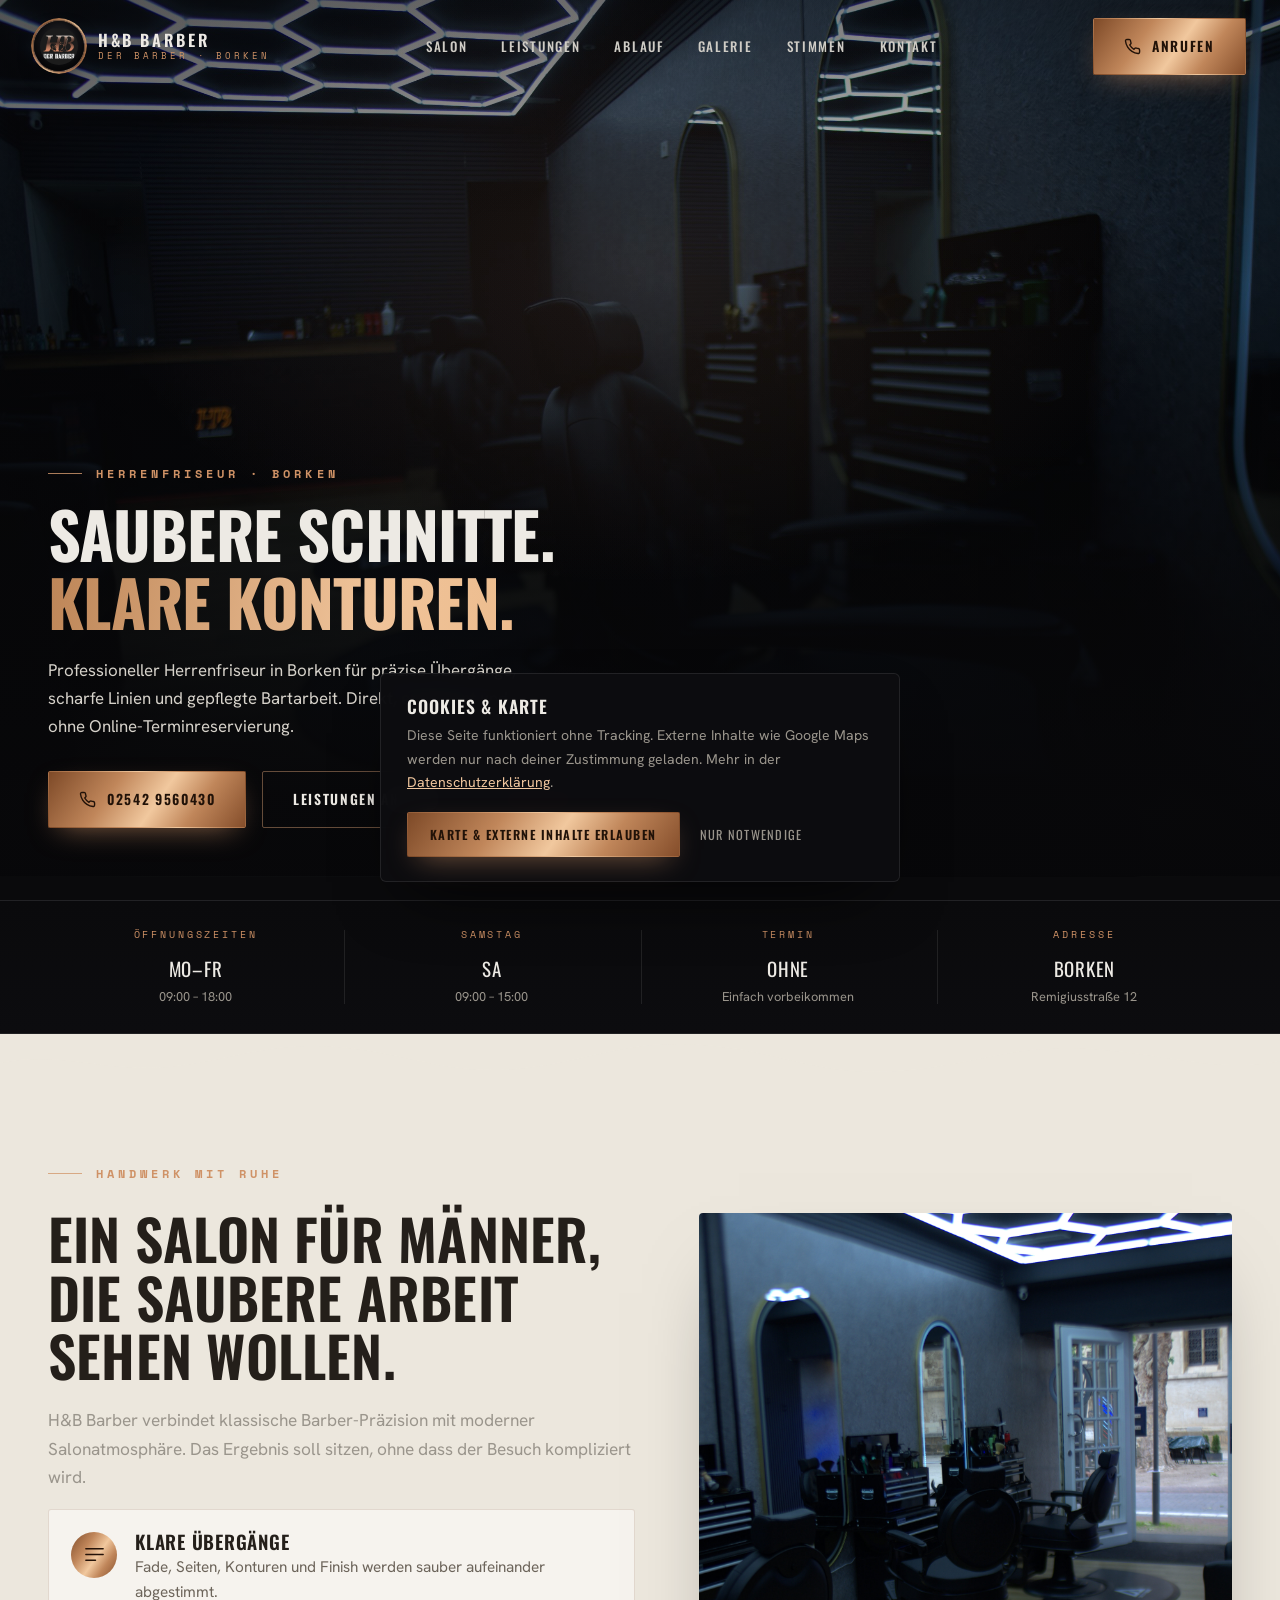
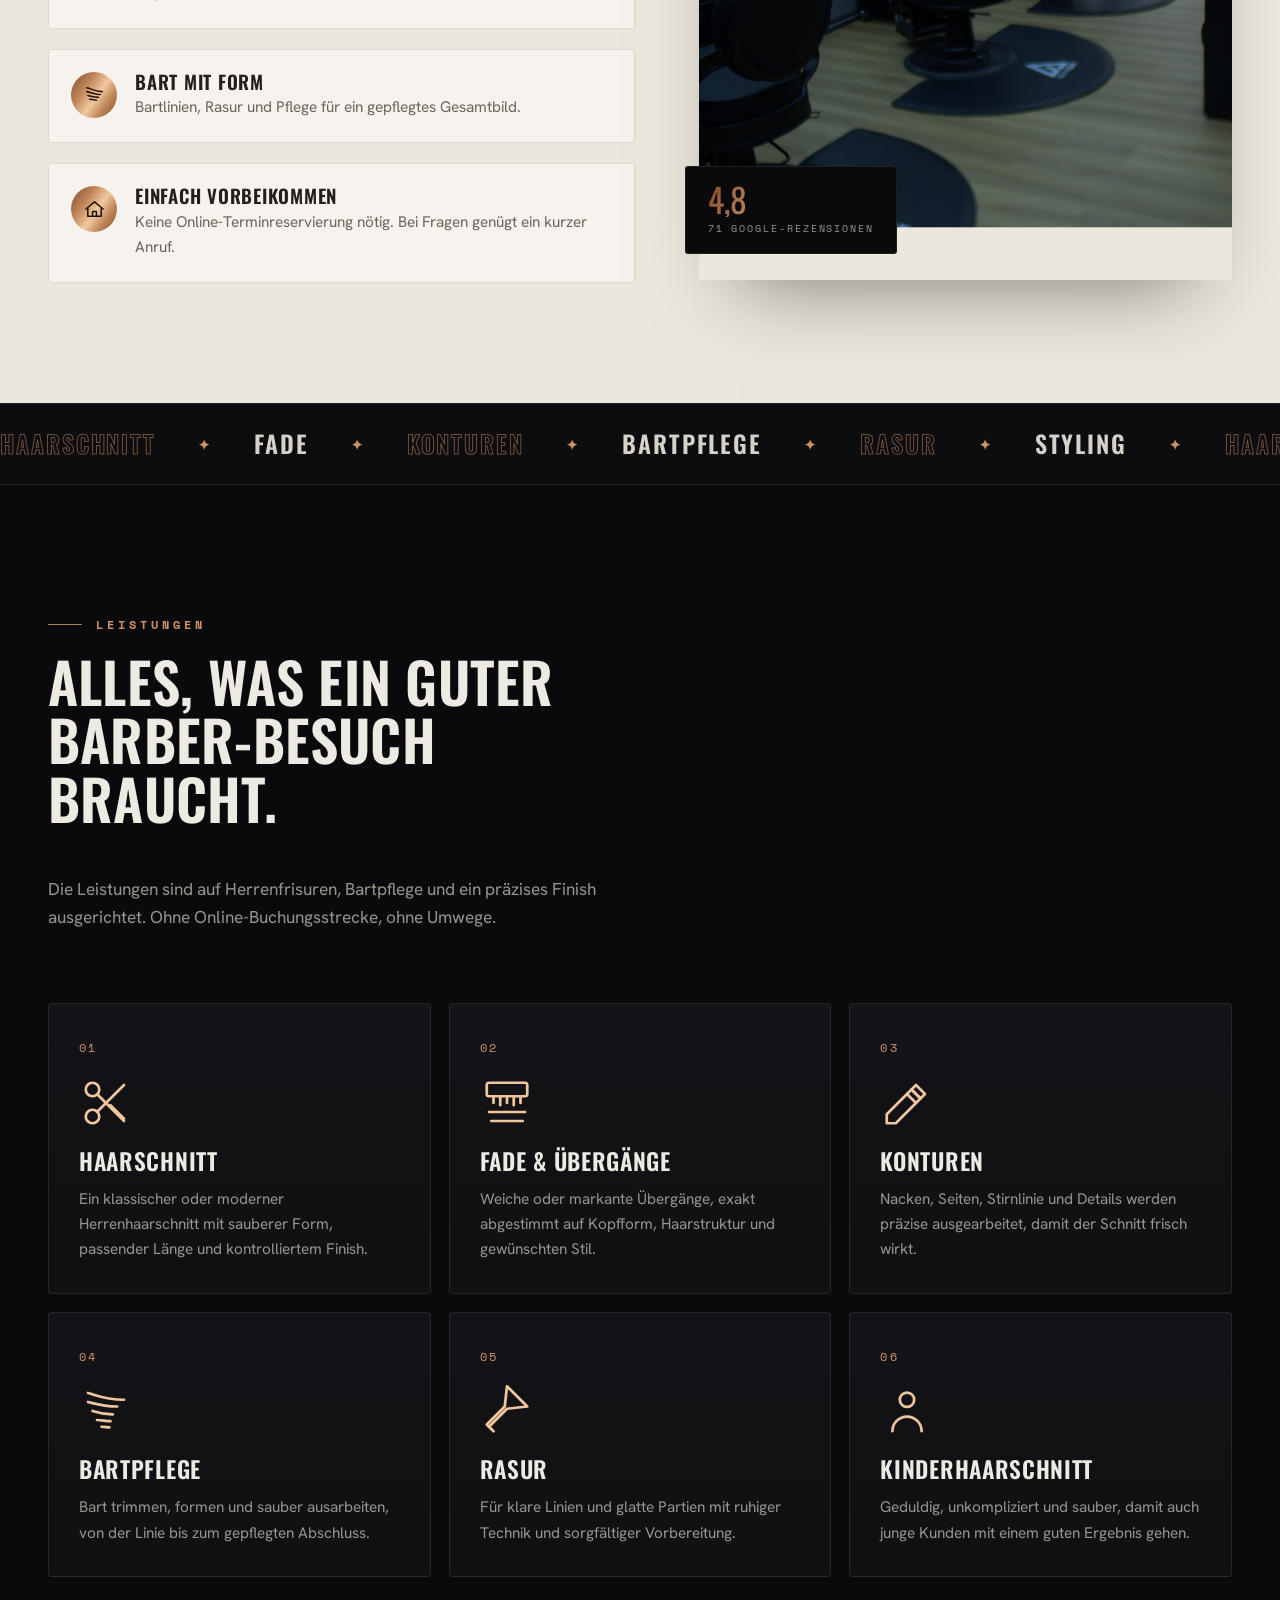
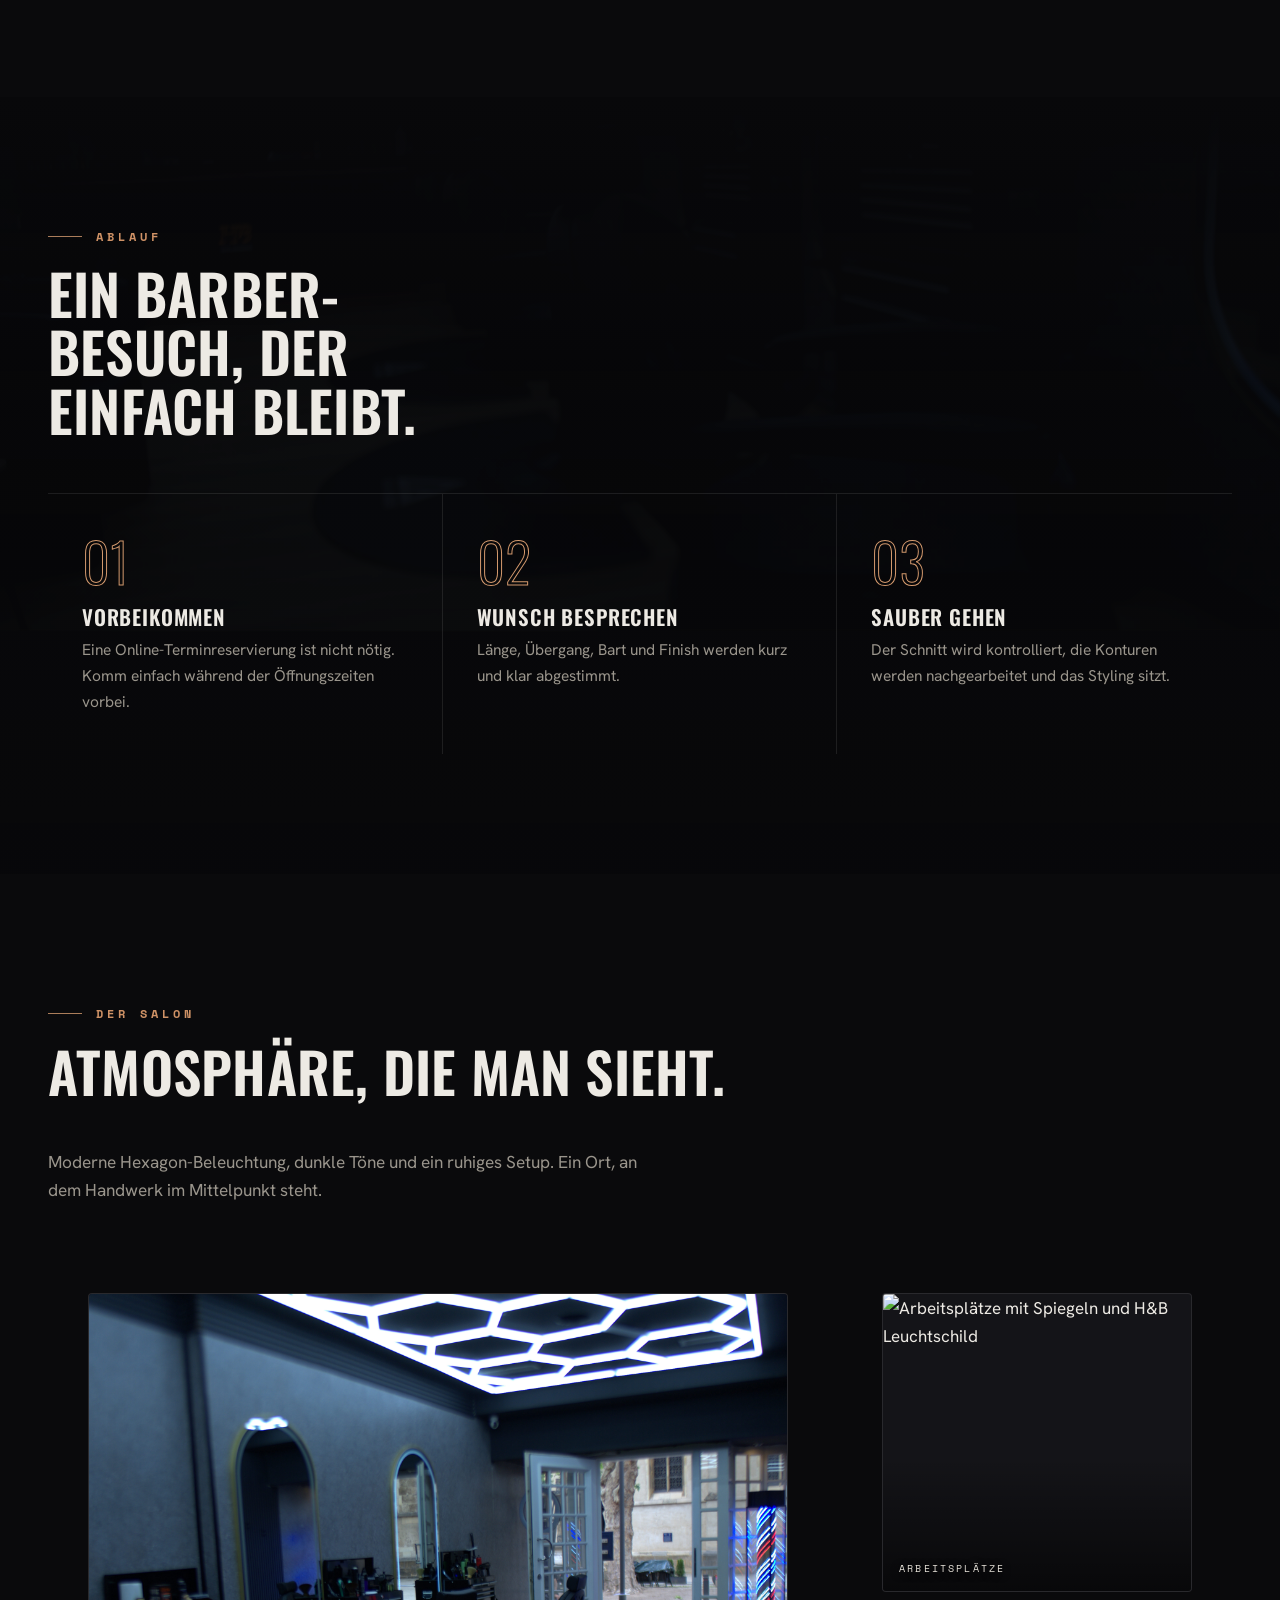
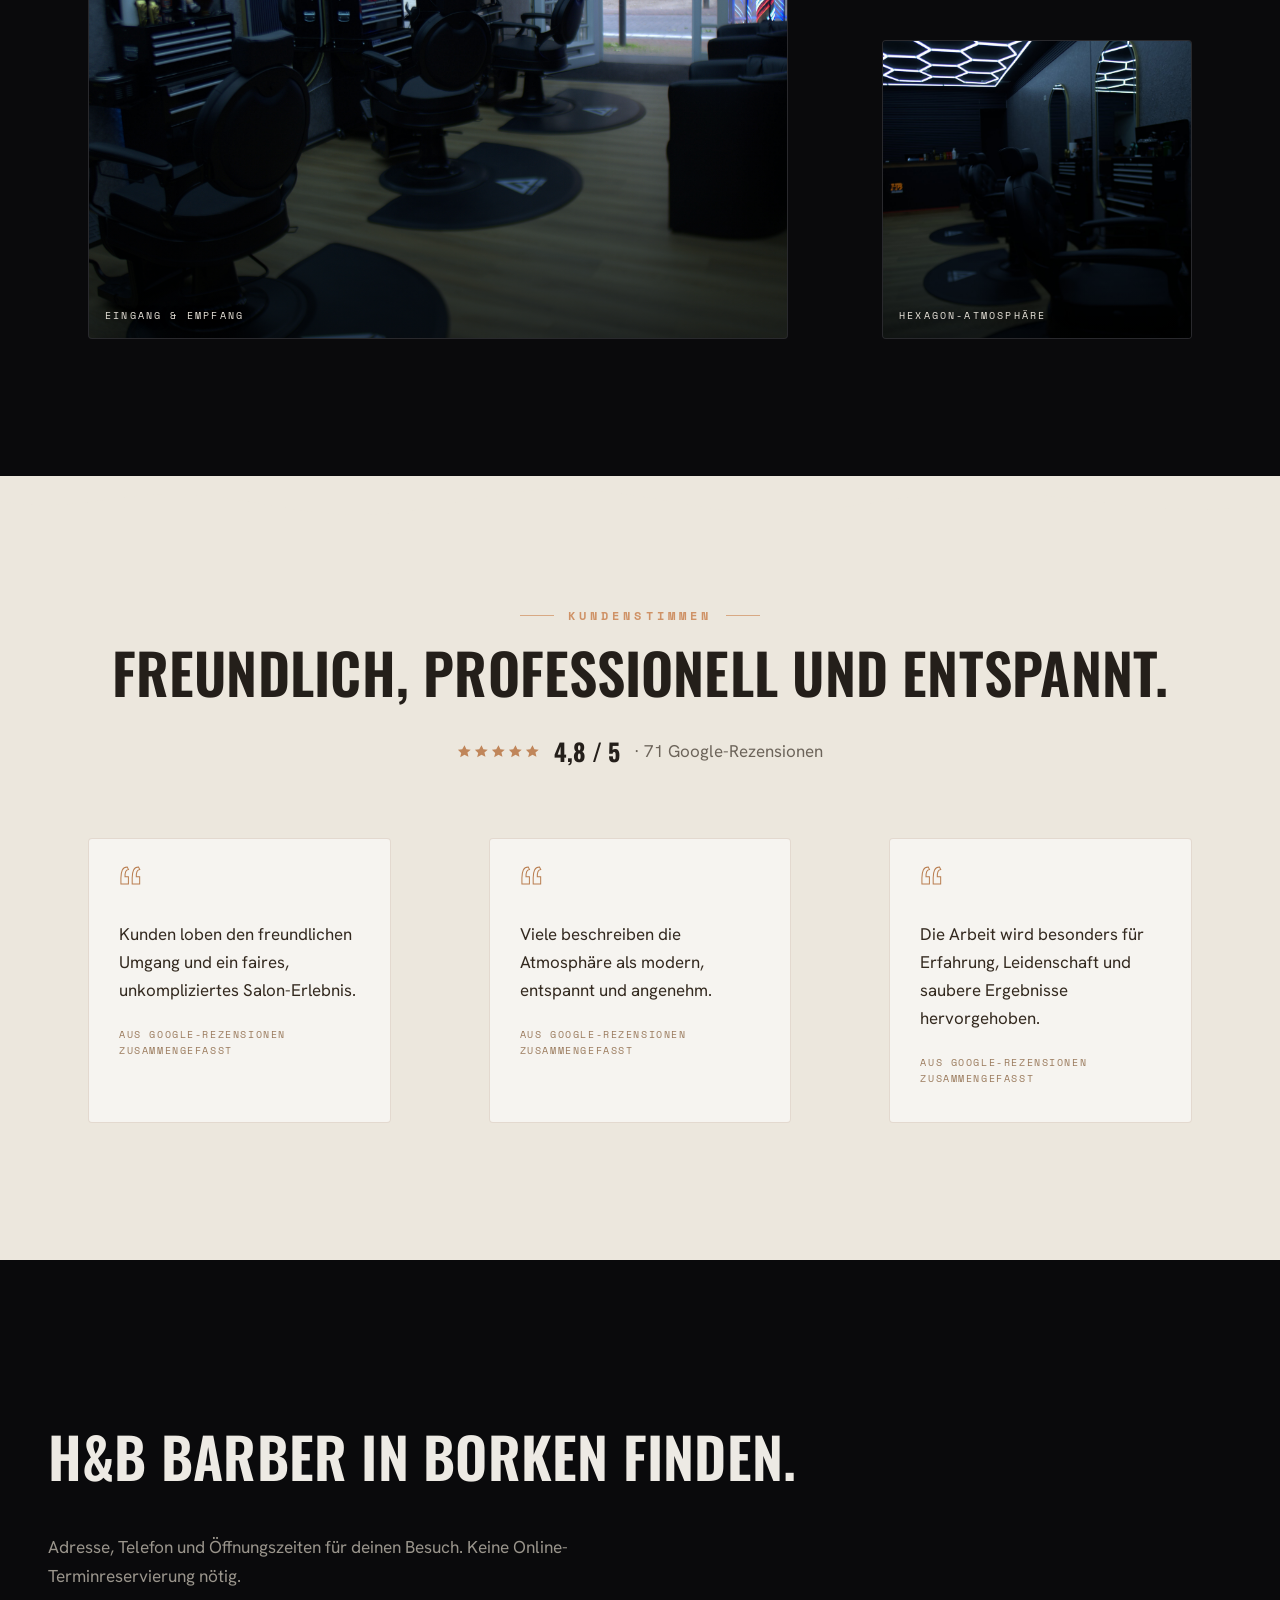
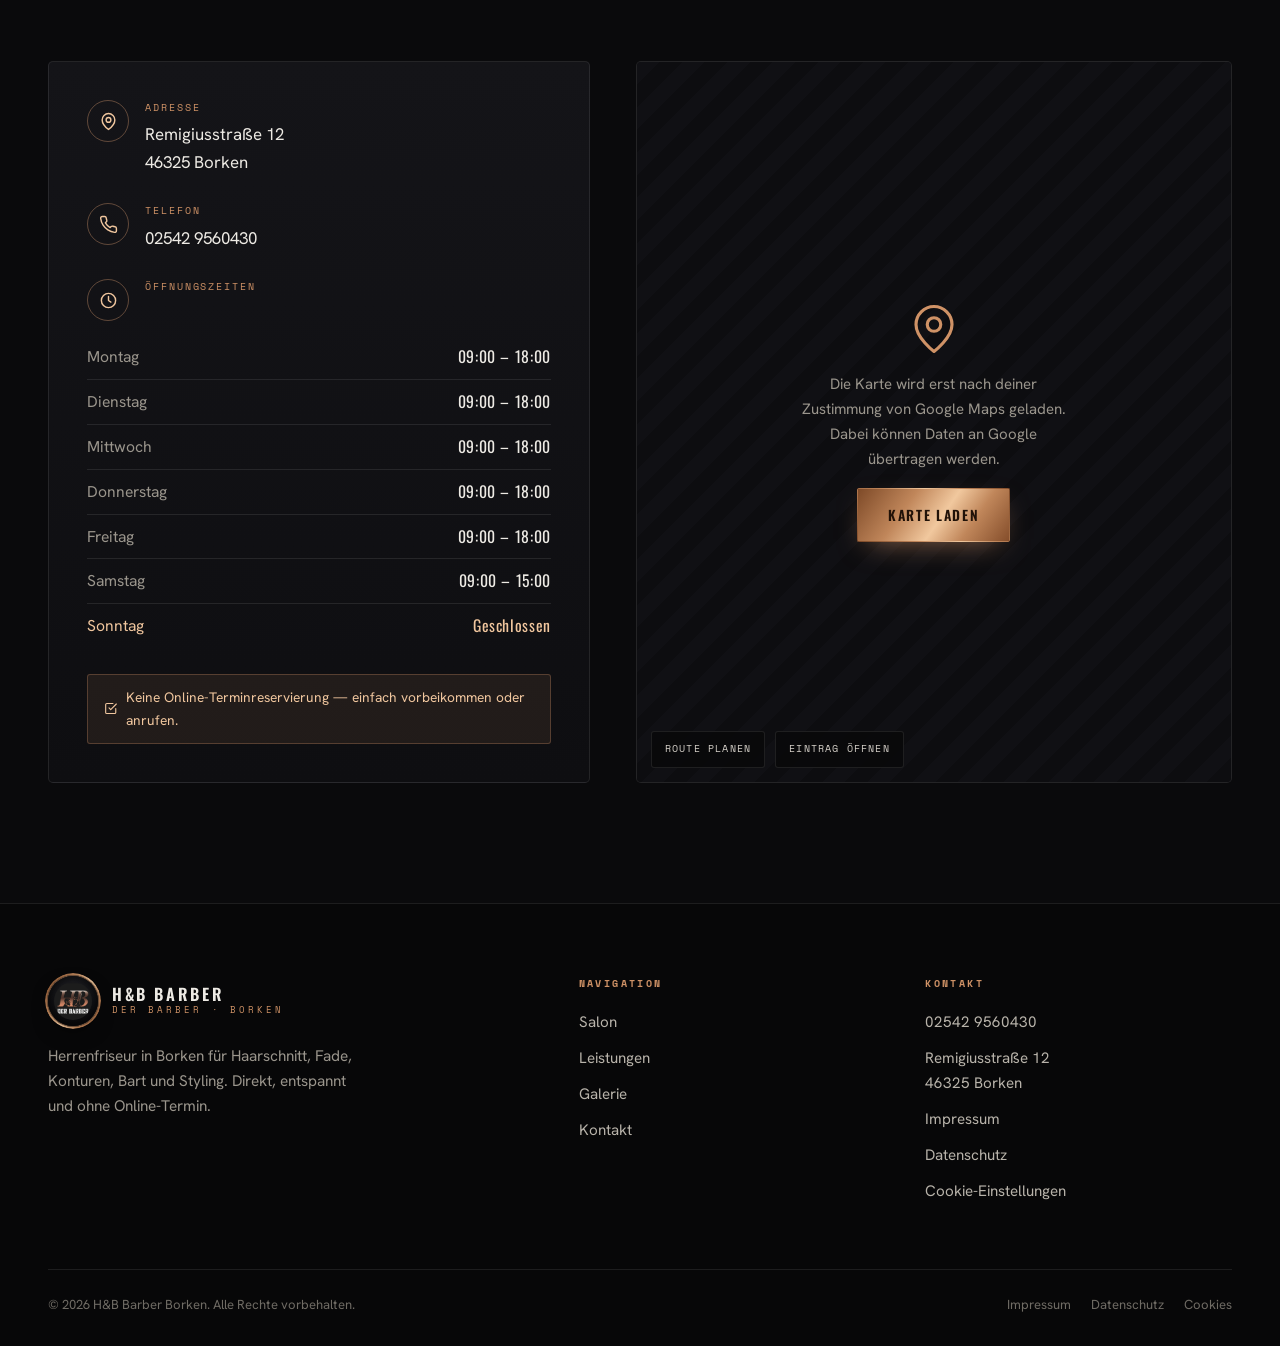
==== commit 693605b4: "Update H&B Barber site for Borken" ====
--- a/index.html
+++ b/index.html
@@ -3,8 +3,8 @@
 <head>
 <meta charset="UTF-8">
 <meta name="viewport" content="width=device-width, initial-scale=1">
-<title>H&B Barber | Herrenfriseur in Gescher</title>
-<meta name="description" content="H&B Barber in Gescher: Herrenfriseur für Haarschnitt, Fade, Konturen, Bartpflege und Styling. Direkt, entspannt und ohne Online-Terminreservierung.">
+<title>H&B Barber | Herrenfriseur in Borken</title>
+<meta name="description" content="H&B Barber in Borken: Herrenfriseur für Haarschnitt, Fade, Konturen, Bartpflege und Styling. Direkt, entspannt und ohne Online-Terminreservierung.">
 <link rel="icon" href="assets/hb-logo.jpg">
 <link rel="stylesheet" href="assets/style.css?v=2">
 </head>
@@ -14,7 +14,7 @@
 <header class="nav" id="nav">
   <a class="brand" href="#top" aria-label="H&B Barber Startseite">
     <span class="brand-badge"><img src="assets/hb-logo.jpg" alt="H&B Der Barber Logo"></span>
-    <span class="brand-name">H&amp;B Barber<small>Der Barber · Gescher</small></span>
+    <span class="brand-name">H&amp;B Barber<small>Der Barber · Borken</small></span>
   </a>
   <nav class="nav-links" id="navlinks" aria-label="Hauptnavigation">
     <a href="#about">Salon</a>
@@ -44,9 +44,9 @@
   </div>
   <div class="hero-glow"></div>
   <div class="hero-inner">
-    <span class="eyebrow reveal">Herrenfriseur · Gescher</span>
+    <span class="eyebrow reveal">Herrenfriseur · Borken</span>
     <h1 class="display reveal d1"><span>Saubere Schnitte.</span><span class="copper-text">Klare Konturen.</span></h1>
-    <p class="hero-sub reveal d2">Professioneller Herrenfriseur in Gescher für präzise Übergänge, scharfe Linien und gepflegte Bartarbeit. Direkt, entspannt und ohne Online-Terminreservierung.</p>
+    <p class="hero-sub reveal d2">Professioneller Herrenfriseur in Borken für präzise Übergänge, scharfe Linien und gepflegte Bartarbeit. Direkt, entspannt und ohne Online-Terminreservierung.</p>
     <div class="hero-actions reveal d3">
       <a class="btn btn-primary" href="tel:025429560430">
         <svg viewBox="0 0 24 24" fill="none" stroke="currentColor" stroke-width="2" stroke-linecap="round" stroke-linejoin="round"><path d="M22 16.92v3a2 2 0 0 1-2.18 2 19.79 19.79 0 0 1-8.63-3.07 19.5 19.5 0 0 1-6-6 19.79 19.79 0 0 1-3.07-8.67A2 2 0 0 1 4.11 2h3a2 2 0 0 1 2 1.72c.13.96.36 1.9.7 2.81a2 2 0 0 1-.45 2.11L8.09 9.91a16 16 0 0 0 6 6l1.27-1.27a2 2 0 0 1 2.11-.45c.91.34 1.85.57 2.81.7A2 2 0 0 1 22 16.92Z"/></svg>
@@ -74,7 +74,7 @@
     <div class="strip-item"><div class="k">Öffnungszeiten</div><div class="v">Mo–Fr<small>09:00 – 18:00</small></div></div>
     <div class="strip-item"><div class="k">Samstag</div><div class="v">Sa<small>09:00 – 15:00</small></div></div>
     <div class="strip-item"><div class="k">Termin</div><div class="v">Ohne<small>Einfach vorbeikommen</small></div></div>
-    <div class="strip-item"><div class="k">Adresse</div><div class="v">Gescher<small>Armlandstraße 8</small></div></div>
+    <div class="strip-item"><div class="k">Adresse</div><div class="v">Borken<small>Remigiusstraße 12</small></div></div>
   </div>
 </div>
 
@@ -105,7 +105,7 @@
         </div>
       </div>
       <div class="about-figure reveal d2">
-        <div class="frame"><img src="assets/salon-interior.jpg" alt="Innenraum des H&B Barber Salons mit Hexagon-LED-Beleuchtung" data-par="0.04"></div>
+        <div class="frame"><img src="assets/salon-eingang.jpg" alt="Innenraum des H&B Barber Salons mit Hexagon-LED-Beleuchtung" data-par="0.04"></div>
         <div class="tag"><div class="n">4,8</div><div class="l">71 Google-Rezensionen</div></div>
       </div>
     </div>
@@ -202,11 +202,10 @@
       <p class="lead reveal d2">Moderne Hexagon-Beleuchtung, dunkle Töne und ein ruhiges Setup. Ein Ort, an dem Handwerk im Mittelpunkt steht.</p>
     </div>
     <div class="gallery reveal d1">
-      <figure class="gcell"><img src="assets/salon-interior.jpg" alt="H&B Barber Salon Innenraum mit Hexagon-LED-Decke und Barber-Stühlen"><figcaption class="cap">Salon · Gescher</figcaption></figure>
-      <figure class="gcell gph"><span class="ph-l">Foto-Platz<br>Arbeitsplatz / Spiegel</span></figure>
-      <figure class="gcell gph"><span class="ph-l">Foto-Platz<br>Bartpflege / Detail</span></figure>
-    </div>
-    <p class="lead reveal d2" style="margin-top:22px;font-size:.92rem;color:var(--muted-2)">Zwei Plätze sind für weitere Salon- oder Arbeitsfotos reserviert — schick sie mir und ich setze sie ein.</p>
+      <figure class="gcell"><img src="assets/salon-eingang.jpg" alt="H&B Barber Salon mit Eingang, Barber-Stühlen und Barber-Pole"><figcaption class="cap">Eingang &amp; Empfang</figcaption></figure>
+      <figure class="gcell"><img src="assets/salon-hb.jpg" alt="Arbeitsplätze mit Spiegeln und H&B Leuchtschild"><figcaption class="cap">Arbeitsplätze</figcaption></figure>
+      <figure class="gcell"><img src="assets/salon-interior.jpg" alt="Hexagon-LED-Decke über den Barber-Stühlen"><figcaption class="cap">Hexagon-Atmosphäre</figcaption></figure>
+    </div>
   </div>
 </section>
 
@@ -244,7 +243,7 @@
     <div class="sec-head">
       <div>
         <span class="eyebrow reveal">Besuch &amp; Kontakt</span>
-        <h2 class="h-sec reveal d1" style="margin-top:18px">H&amp;B Barber in Gescher finden.</h2>
+        <h2 class="h-sec reveal d1" style="margin-top:18px">H&amp;B Barber in Borken finden.</h2>
       </div>
       <p class="lead reveal d2">Adresse, Telefon und Öffnungszeiten für deinen Besuch. Keine Online-Terminreservierung nötig.</p>
     </div>
@@ -252,7 +251,7 @@
       <div class="info-card reveal d1">
         <div class="info-row">
           <span class="ic"><svg viewBox="0 0 24 24" fill="none" stroke="currentColor" stroke-width="1.8" stroke-linecap="round" stroke-linejoin="round"><path d="M20 10c0 6-8 12-8 12s-8-6-8-12a8 8 0 0 1 16 0Z"/><circle cx="12" cy="10" r="3"/></svg></span>
-          <div><div class="k">Adresse</div><div class="v">Armlandstraße 8<br>48712 Gescher</div></div>
+          <div><div class="k">Adresse</div><div class="v">Remigiusstraße 12<br>46325 Borken</div></div>
         </div>
         <div class="info-row">
           <span class="ic"><svg viewBox="0 0 24 24" fill="none" stroke="currentColor" stroke-width="1.8" stroke-linecap="round" stroke-linejoin="round"><path d="M22 16.92v3a2 2 0 0 1-2.18 2 19.79 19.79 0 0 1-8.63-3.07 19.5 19.5 0 0 1-6-6 19.79 19.79 0 0 1-3.07-8.67A2 2 0 0 1 4.11 2h3a2 2 0 0 1 2 1.72c.13.96.36 1.9.7 2.81a2 2 0 0 1-.45 2.11L8.09 9.91a16 16 0 0 0 6 6l1.27-1.27a2 2 0 0 1 2.11-.45c.91.34 1.85.57 2.81.7A2 2 0 0 1 22 16.92Z"/></svg></span>
@@ -282,8 +281,8 @@
           <button class="btn btn-primary" data-loadmap>Karte laden</button>
         </div>
         <div class="map-actions">
-          <a href="https://www.google.com/maps/dir/?api=1&destination=Armlandstra%C3%9Fe%208%2C%2048712%20Gescher" target="_blank" rel="noopener">Route planen</a>
-          <a href="https://www.google.com/maps/place/H%26B+Barber/@51.9560121,7.0036451,723m/data=!3m2!1e3!4b1!4m6!3m5!1s0x47b85dc555ef00db:0xce1b382c01fe29f1!8m2!3d51.9560121!4d7.0036451" target="_blank" rel="noopener">Eintrag öffnen</a>
+          <a href="https://www.google.com/maps/dir/?api=1&destination=Remigiusstra%C3%9Fe%2012%2C%2046325%20Borken" target="_blank" rel="noopener">Route planen</a>
+          <a href="https://www.google.com/maps/search/?api=1&query=H%26B%20Barber%20Borken" target="_blank" rel="noopener">Eintrag öffnen</a>
         </div>
       </div>
     </div>
@@ -298,9 +297,9 @@
       <div>
         <a class="brand" href="#top">
           <span class="brand-badge"><img src="assets/hb-logo.jpg" alt="H&B Der Barber Logo"></span>
-          <span class="brand-name">H&amp;B Barber<small>Der Barber · Gescher</small></span>
+          <span class="brand-name">H&amp;B Barber<small>Der Barber · Borken</small></span>
         </a>
-        <p class="foot-about">Herrenfriseur in Gescher für Haarschnitt, Fade, Konturen, Bart und Styling. Direkt, entspannt und ohne Online-Termin.</p>
+        <p class="foot-about">Herrenfriseur in Borken für Haarschnitt, Fade, Konturen, Bart und Styling. Direkt, entspannt und ohne Online-Termin.</p>
       </div>
       <div class="foot-col">
         <h5>Navigation</h5>
@@ -312,14 +311,14 @@
       <div class="foot-col">
         <h5>Kontakt</h5>
         <a href="tel:025429560430">02542 9560430</a>
-        <p>Armlandstraße 8<br>48712 Gescher</p>
+        <p>Remigiusstraße 12<br>46325 Borken</p>
         <a href="impressum.html">Impressum</a>
         <a href="datenschutz.html">Datenschutz</a>
         <a href="#" data-cookie-settings>Cookie-Einstellungen</a>
       </div>
     </div>
     <div class="foot-bottom">
-      <span>© <span data-year>2026</span> H&amp;B Barber. Alle Rechte vorbehalten.</span>
+      <span>© <span data-year>2026</span> H&amp;B Barber Borken. Alle Rechte vorbehalten.</span>
       <span class="links">
         <a href="impressum.html">Impressum</a>
         <a href="datenschutz.html">Datenschutz</a>
--- a/assets/style.css
+++ b/assets/style.css
@@ -1,5 +1,5 @@
 /* ============================================================
-   H&B BARBER — Herrenfriseur Gescher
+   H&B BARBER — Herrenfriseur Borken
    Copper-on-black design system
    ============================================================ */
 @import url('https://fonts.googleapis.com/css2?family=Oswald:wght@300;400;500;600;700&family=Hanken+Grotesk:wght@300;400;500;600;700;800&family=Space+Mono:wght@400;700&display=swap');
@@ -148,10 +148,16 @@
 .nav-tel{display:none}
 .burger{display:none;flex-direction:column;gap:5px;background:none;border:0;cursor:pointer;padding:8px}
 .burger span{width:26px;height:2px;background:var(--text);transition:.3s}
+.nav-scrim{position:fixed;inset:0;z-index:55;background:rgba(4,4,6,.55);backdrop-filter:blur(2px);opacity:0;pointer-events:none;transition:opacity .4s var(--ease)}
+.nav-scrim.open{opacity:1;pointer-events:auto}
+body.nav-open{overflow:hidden}
+@media(min-width:981px){.nav-scrim{display:none}}
 @media(max-width:980px){
-  .nav-links{position:fixed;inset:0 0 0 auto;width:min(86vw,360px);flex-direction:column;justify-content:center;gap:26px;background:rgba(8,8,10,.97);backdrop-filter:blur(18px);transform:translateX(100%);transition:transform .45s var(--ease);border-left:1px solid var(--line);padding:40px}
+  .nav-links{position:fixed;inset:0 0 0 auto;z-index:59;width:min(86vw,340px);flex-direction:column;justify-content:center;gap:8px;background:rgba(8,8,10,.98);backdrop-filter:blur(18px);transform:translateX(100%);transition:transform .42s var(--ease);border-left:1px solid var(--line);padding:96px 40px 40px;box-shadow:-30px 0 60px -30px rgba(0,0,0,.8);overflow-y:auto}
   .nav-links.open{transform:translateX(0)}
-  .nav-links a{font-size:1.15rem}
+  .nav-links a{font-size:1.15rem;width:100%;padding:14px 0;border-bottom:1px solid var(--line)}
+  .nav-links a::after{display:none}
+  .nav-links a:last-child{border-bottom:0}
   .burger{display:flex;z-index:61}
   .burger.open span:nth-child(1){transform:translateY(7px) rotate(45deg)}
   .burger.open span:nth-child(2){opacity:0}
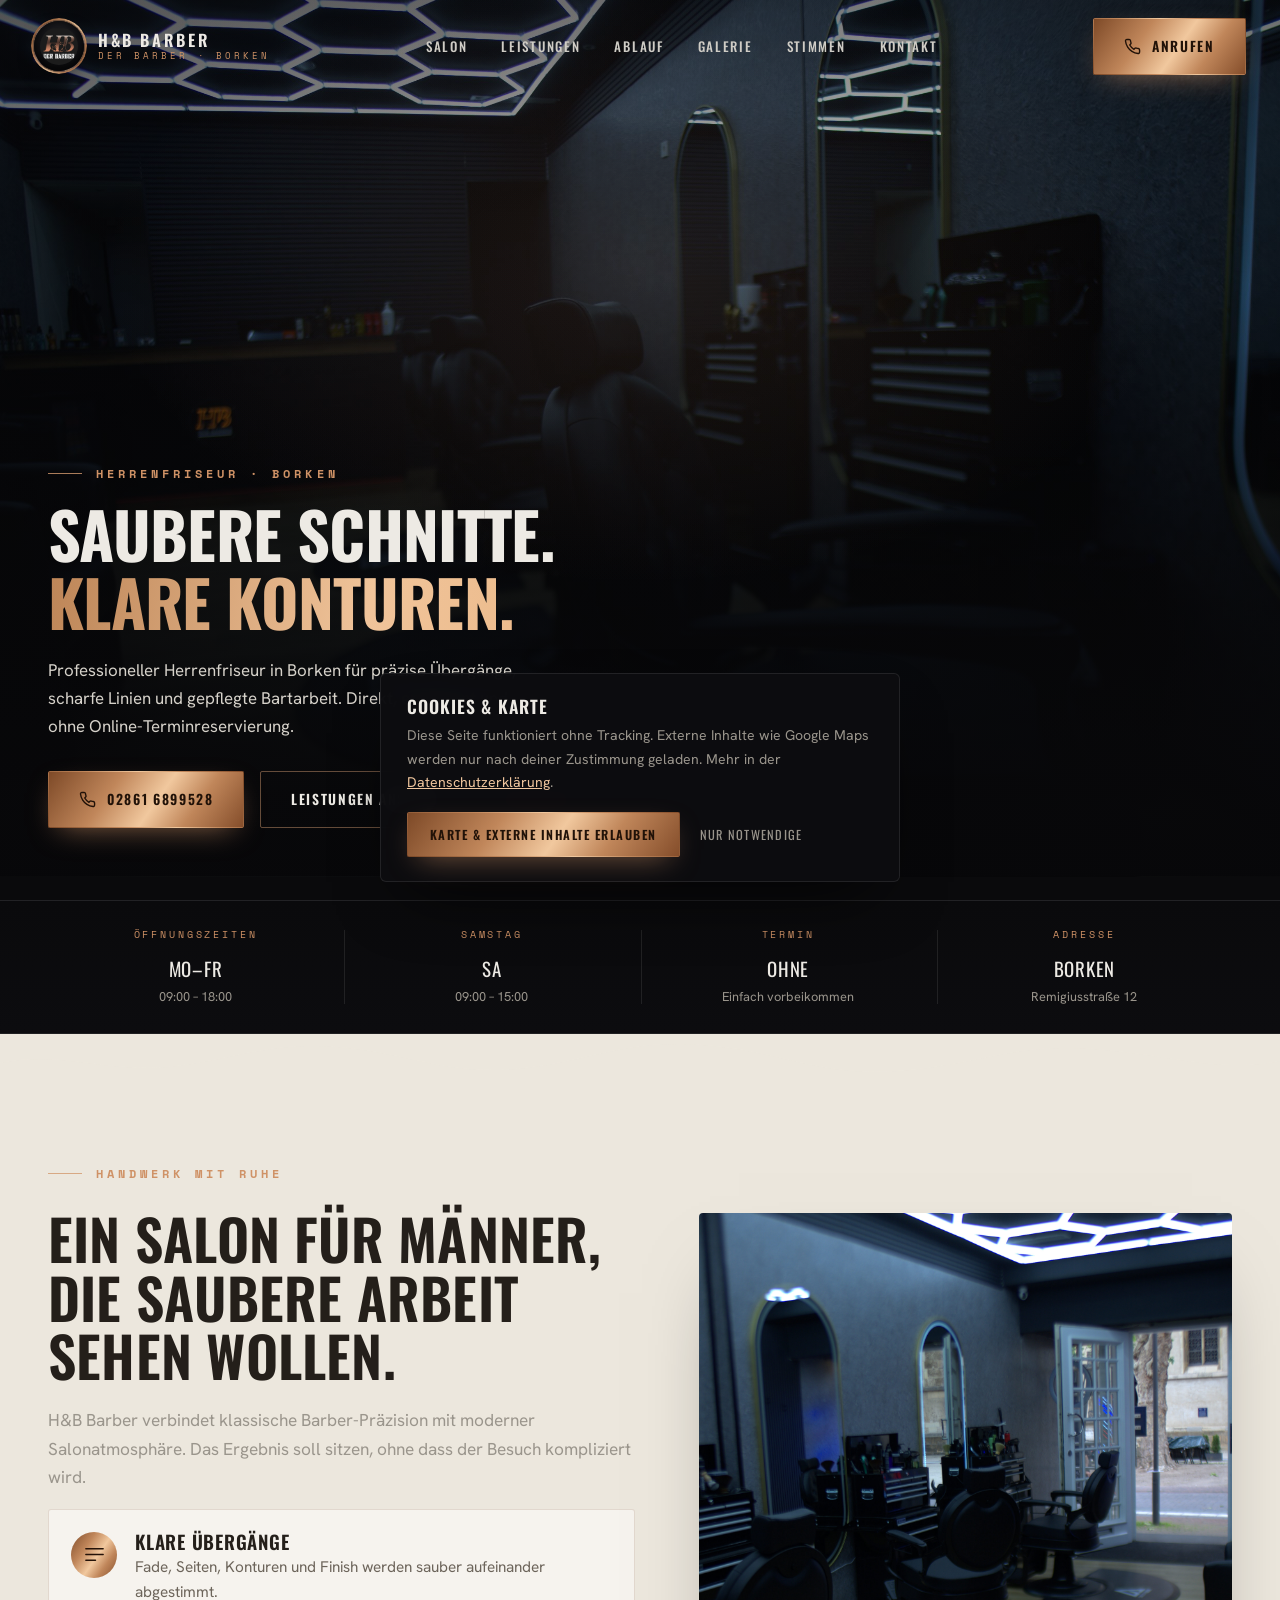
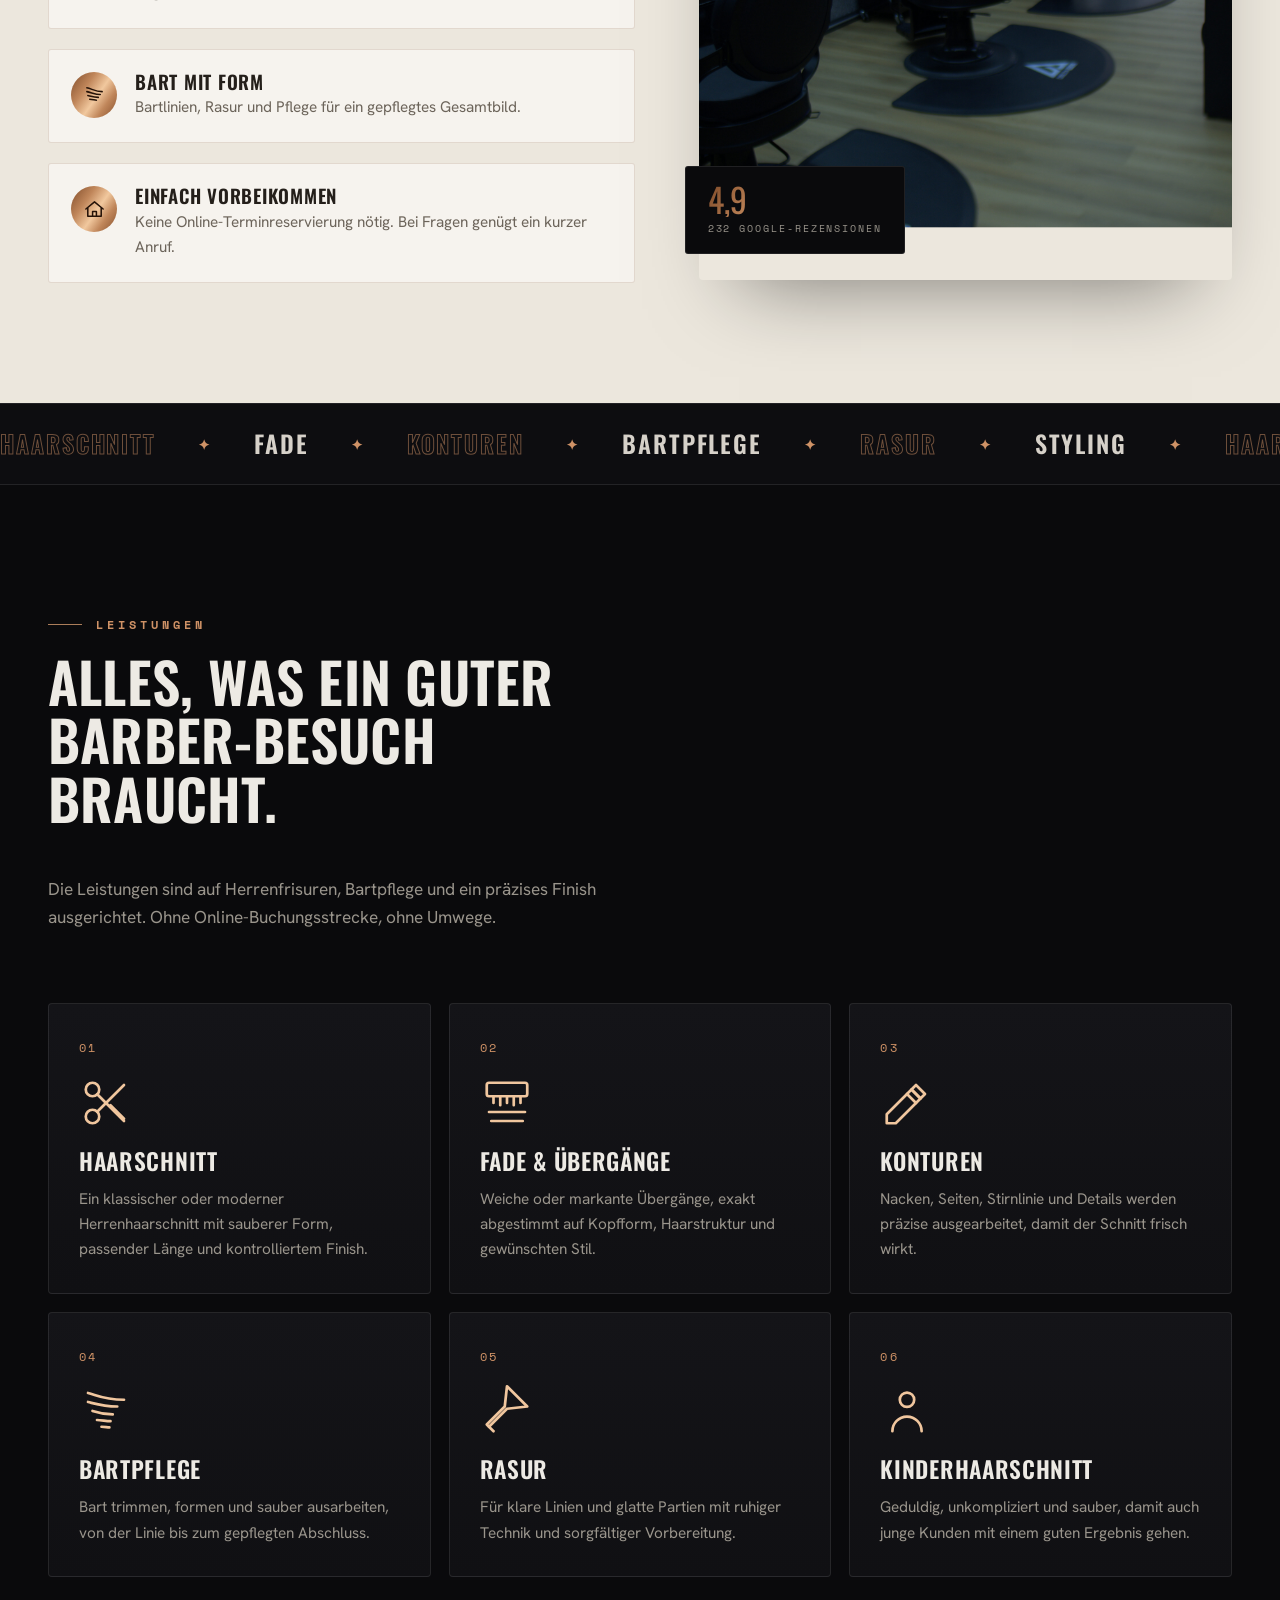
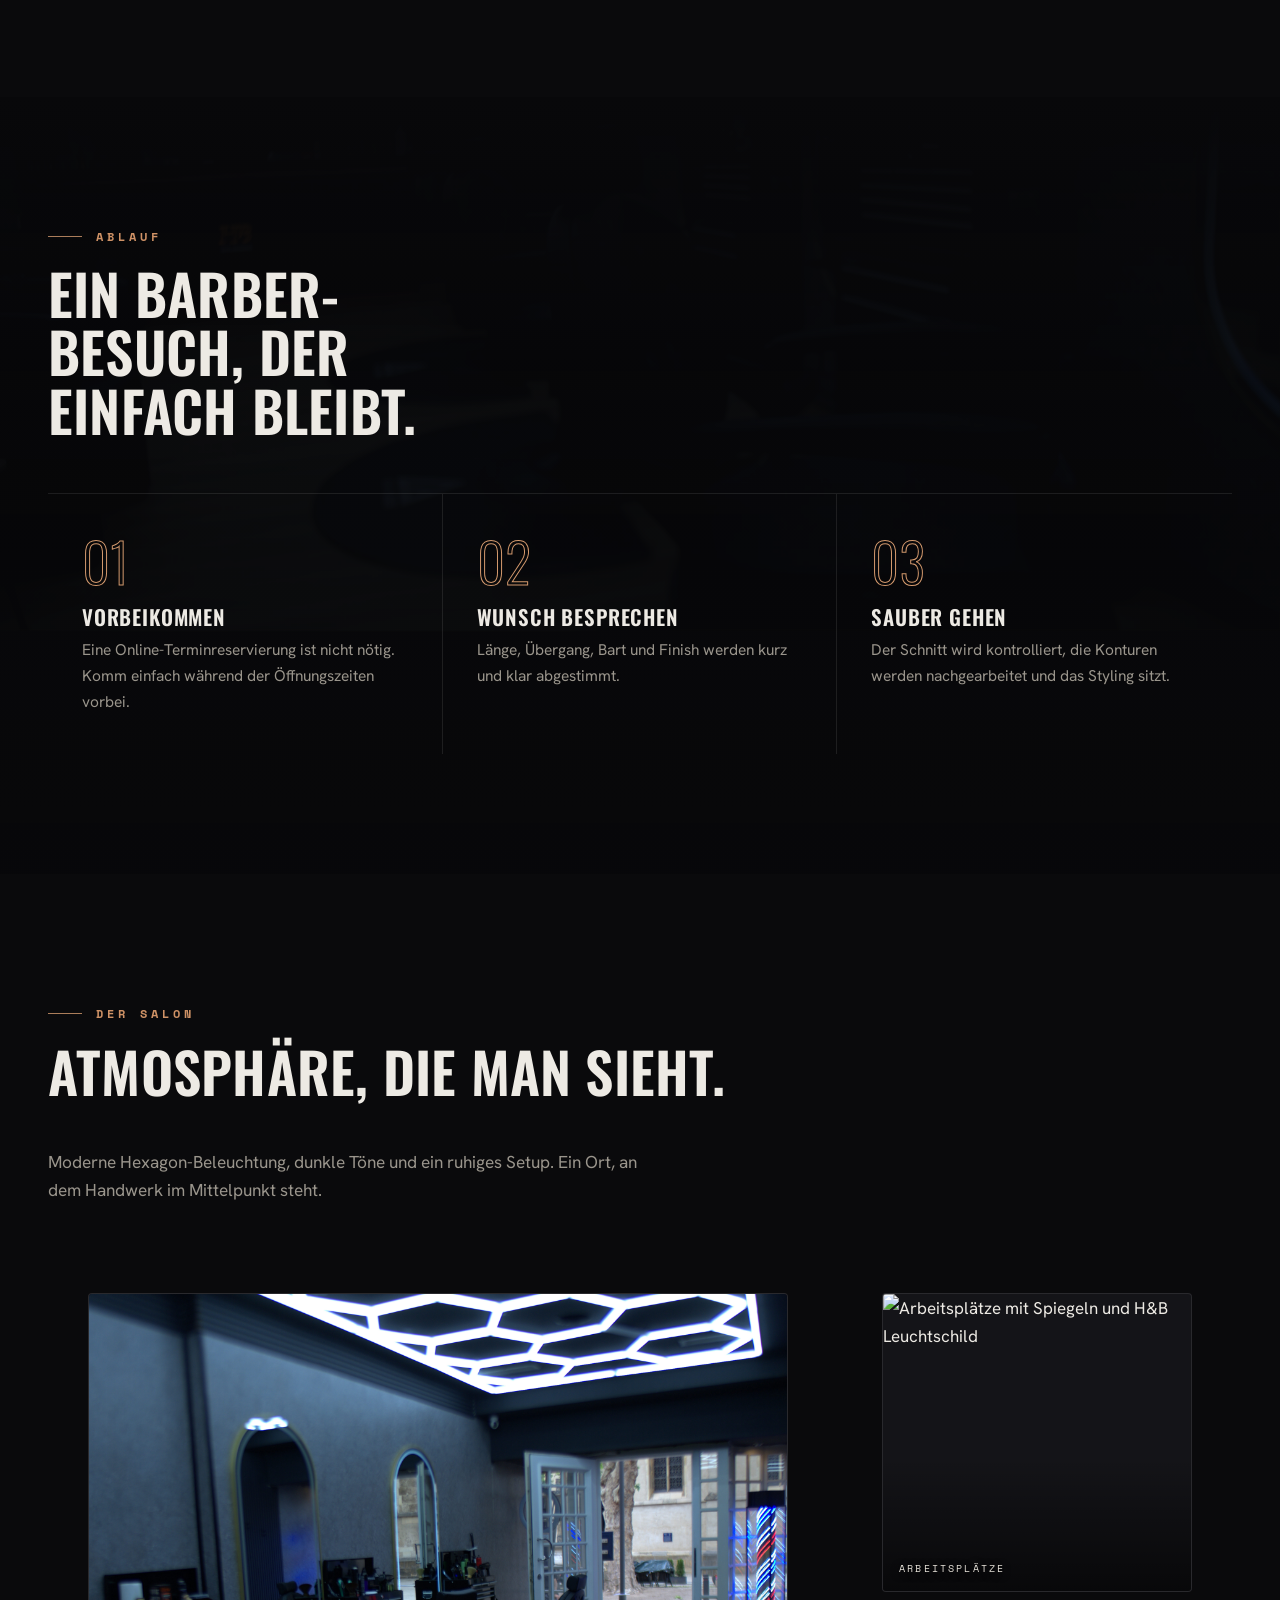
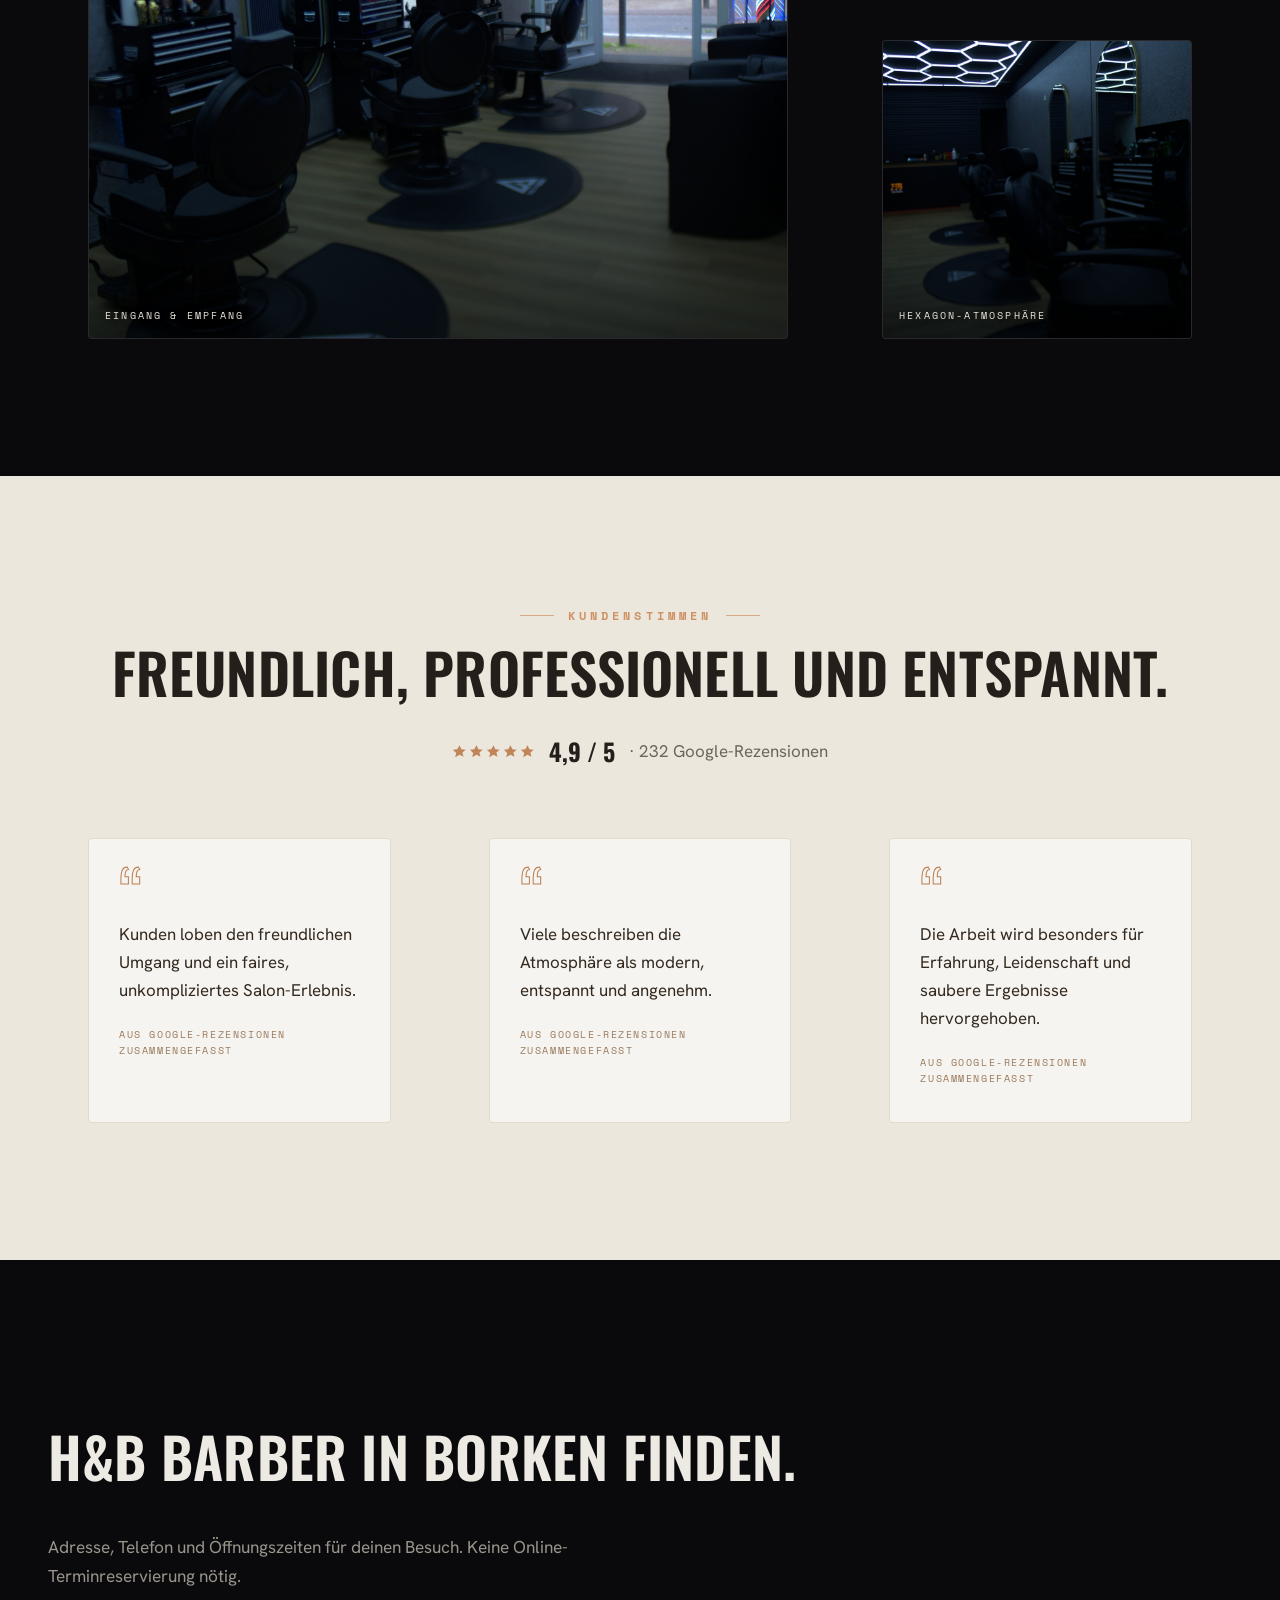
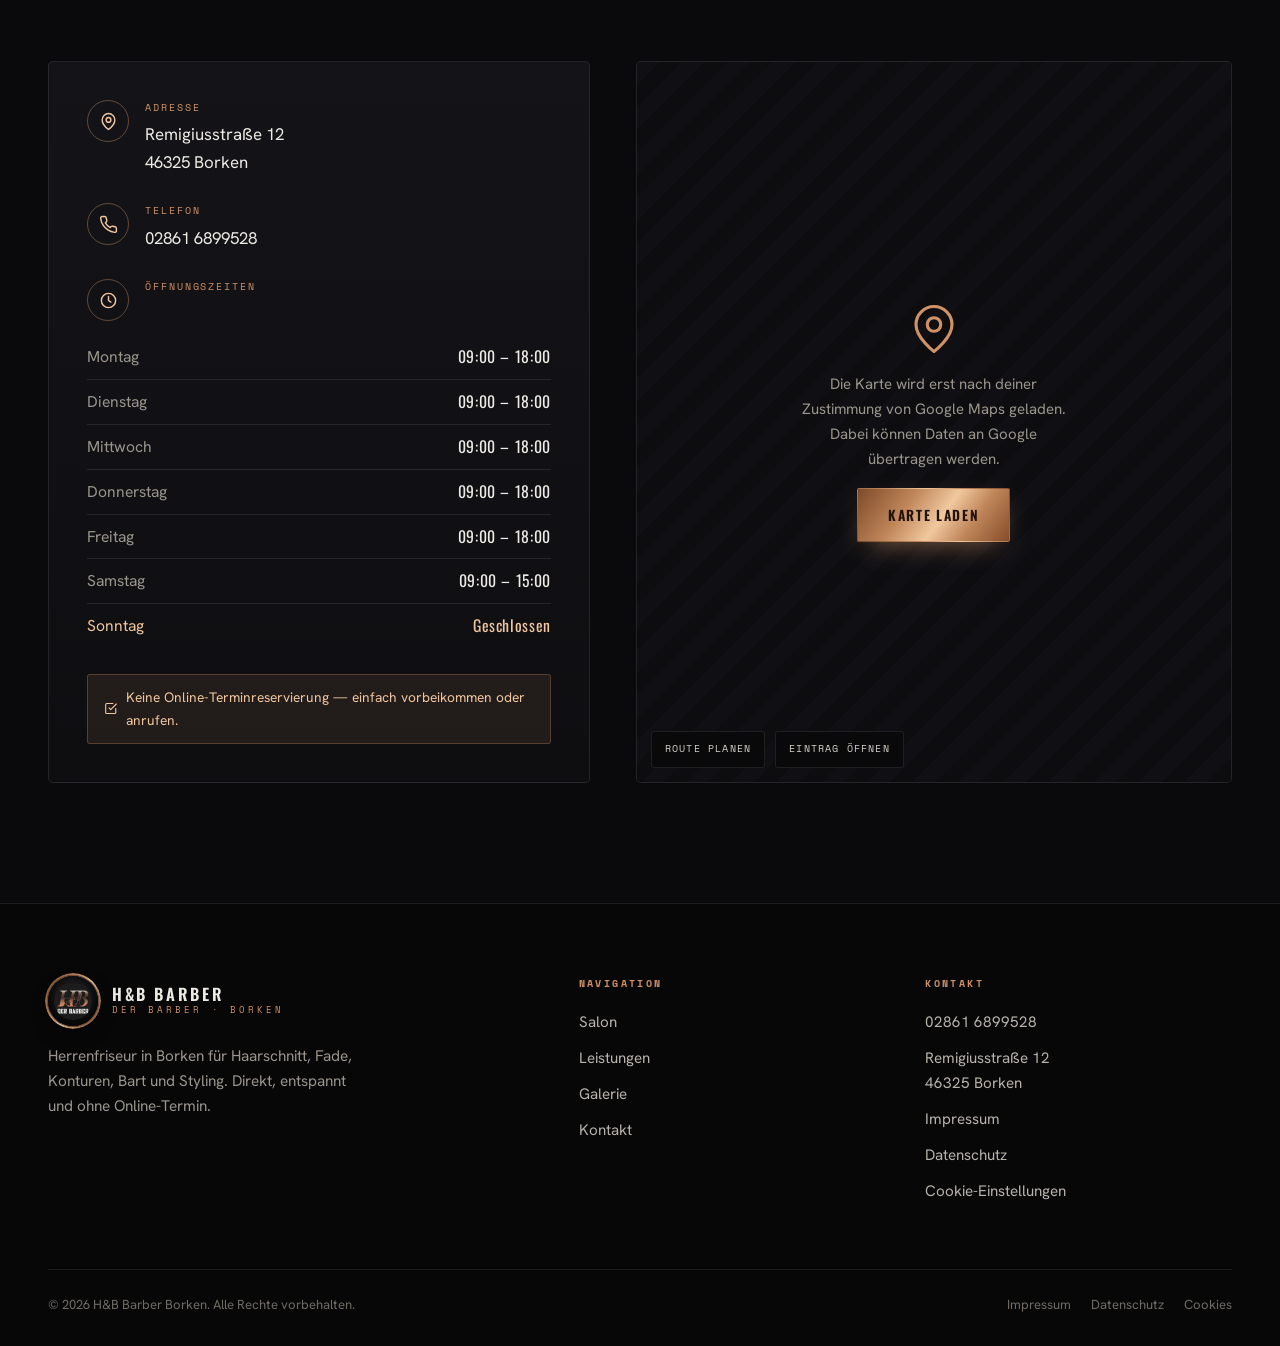
==== commit 93988085: "Update H&B Barber contact details and gallery" ====
--- a/index.html
+++ b/index.html
@@ -25,7 +25,7 @@
     <a href="#kontakt">Kontakt</a>
   </nav>
   <div class="nav-cta">
-    <a class="btn btn-primary" href="tel:025429560430">
+    <a class="btn btn-primary" href="tel:028616899528">
       <svg viewBox="0 0 24 24" fill="none" stroke="currentColor" stroke-width="2" stroke-linecap="round" stroke-linejoin="round"><path d="M22 16.92v3a2 2 0 0 1-2.18 2 19.79 19.79 0 0 1-8.63-3.07 19.5 19.5 0 0 1-6-6 19.79 19.79 0 0 1-3.07-8.67A2 2 0 0 1 4.11 2h3a2 2 0 0 1 2 1.72c.13.96.36 1.9.7 2.81a2 2 0 0 1-.45 2.11L8.09 9.91a16 16 0 0 0 6 6l1.27-1.27a2 2 0 0 1 2.11-.45c.91.34 1.85.57 2.81.7A2 2 0 0 1 22 16.92Z"/></svg>
       Anrufen
     </a>
@@ -48,9 +48,9 @@
     <h1 class="display reveal d1"><span>Saubere Schnitte.</span><span class="copper-text">Klare Konturen.</span></h1>
     <p class="hero-sub reveal d2">Professioneller Herrenfriseur in Borken für präzise Übergänge, scharfe Linien und gepflegte Bartarbeit. Direkt, entspannt und ohne Online-Terminreservierung.</p>
     <div class="hero-actions reveal d3">
-      <a class="btn btn-primary" href="tel:025429560430">
+      <a class="btn btn-primary" href="tel:028616899528">
         <svg viewBox="0 0 24 24" fill="none" stroke="currentColor" stroke-width="2" stroke-linecap="round" stroke-linejoin="round"><path d="M22 16.92v3a2 2 0 0 1-2.18 2 19.79 19.79 0 0 1-8.63-3.07 19.5 19.5 0 0 1-6-6 19.79 19.79 0 0 1-3.07-8.67A2 2 0 0 1 4.11 2h3a2 2 0 0 1 2 1.72c.13.96.36 1.9.7 2.81a2 2 0 0 1-.45 2.11L8.09 9.91a16 16 0 0 0 6 6l1.27-1.27a2 2 0 0 1 2.11-.45c.91.34 1.85.57 2.81.7A2 2 0 0 1 22 16.92Z"/></svg>
-        02542 9560430
+        02861 6899528
       </a>
       <a class="btn btn-ghost" href="#leistungen">Leistungen ansehen</a>
       <span class="hero-badge">
@@ -61,7 +61,7 @@
           <svg viewBox="0 0 24 24" fill="currentColor"><path d="m12 2 3 6.5 7 .6-5.3 4.6 1.6 6.8L12 17l-6.9 4.1 1.6-6.8L1.4 9.1l7-.6L12 2Z"/></svg>
           <svg viewBox="0 0 24 24" fill="currentColor"><path d="m12 2 3 6.5 7 .6-5.3 4.6 1.6 6.8L12 17l-6.9 4.1 1.6-6.8L1.4 9.1l7-.6L12 2Z"/></svg>
         </span>
-        <span><b>4,8</b> · 71 Google-Rezensionen</span>
+        <span><b>4,9</b> · 232 Google-Rezensionen</span>
       </span>
     </div>
   </div>
@@ -106,7 +106,7 @@
       </div>
       <div class="about-figure reveal d2">
         <div class="frame"><img src="assets/salon-eingang.jpg" alt="Innenraum des H&B Barber Salons mit Hexagon-LED-Beleuchtung" data-par="0.04"></div>
-        <div class="tag"><div class="n">4,8</div><div class="l">71 Google-Rezensionen</div></div>
+        <div class="tag"><div class="n">4,9</div><div class="l">232 Google-Rezensionen</div></div>
       </div>
     </div>
   </div>
@@ -226,7 +226,7 @@
           <svg viewBox="0 0 24 24" fill="#c0865a" width="18"><path d="m12 2 3 6.5 7 .6-5.3 4.6 1.6 6.8L12 17l-6.9 4.1 1.6-6.8L1.4 9.1l7-.6L12 2Z"/></svg>
           <svg viewBox="0 0 24 24" fill="#c0865a" width="18"><path d="m12 2 3 6.5 7 .6-5.3 4.6 1.6 6.8L12 17l-6.9 4.1 1.6-6.8L1.4 9.1l7-.6L12 2Z"/></svg>
         </span>
-        <b>4,8 / 5</b> · 71 Google-Rezensionen
+        <b>4,9 / 5</b> · 232 Google-Rezensionen
       </div>
     </div>
     <div class="quotes">
@@ -255,7 +255,7 @@
         </div>
         <div class="info-row">
           <span class="ic"><svg viewBox="0 0 24 24" fill="none" stroke="currentColor" stroke-width="1.8" stroke-linecap="round" stroke-linejoin="round"><path d="M22 16.92v3a2 2 0 0 1-2.18 2 19.79 19.79 0 0 1-8.63-3.07 19.5 19.5 0 0 1-6-6 19.79 19.79 0 0 1-3.07-8.67A2 2 0 0 1 4.11 2h3a2 2 0 0 1 2 1.72c.13.96.36 1.9.7 2.81a2 2 0 0 1-.45 2.11L8.09 9.91a16 16 0 0 0 6 6l1.27-1.27a2 2 0 0 1 2.11-.45c.91.34 1.85.57 2.81.7A2 2 0 0 1 22 16.92Z"/></svg></span>
-          <div><div class="k">Telefon</div><a class="v" href="tel:025429560430">02542 9560430</a></div>
+          <div><div class="k">Telefon</div><a class="v" href="tel:028616899528">02861 6899528</a></div>
         </div>
         <div>
           <div class="info-row" style="margin-bottom:14px">
@@ -310,7 +310,7 @@
       </div>
       <div class="foot-col">
         <h5>Kontakt</h5>
-        <a href="tel:025429560430">02542 9560430</a>
+        <a href="tel:028616899528">02861 6899528</a>
         <p>Remigiusstraße 12<br>46325 Borken</p>
         <a href="impressum.html">Impressum</a>
         <a href="datenschutz.html">Datenschutz</a>
--- a/assets/style.css
+++ b/assets/style.css
@@ -376,3 +376,31 @@
 
 /* float anim for hero badge */
 .parallax{will-change:transform}
+
+/* ---------- image lightbox ---------- */
+.gcell img,.about-figure .frame img{cursor:zoom-in}
+.gcell,.about-figure .frame{cursor:zoom-in}
+.lightbox{
+  position:fixed;inset:0;z-index:120;display:flex;align-items:center;justify-content:center;
+  padding:max(28px,4vw);background:rgba(6,6,8,.92);backdrop-filter:blur(8px);
+  opacity:0;visibility:hidden;transition:opacity .35s var(--ease),visibility .35s;
+}
+.lightbox.open{opacity:1;visibility:visible}
+.lightbox img{
+  max-width:100%;max-height:100%;border-radius:5px;border:1px solid var(--line);
+  box-shadow:0 50px 110px -40px rgba(0,0,0,.9);
+  transform:scale(.94);transition:transform .4s var(--ease);object-fit:contain;
+}
+.lightbox.open img{transform:scale(1)}
+.lightbox-close{
+  position:absolute;top:22px;right:22px;width:48px;height:48px;border-radius:50%;
+  display:grid;place-items:center;cursor:pointer;
+  background:rgba(13,13,16,.85);border:1px solid var(--line);color:var(--text);
+  transition:border-color .3s,color .3s,transform .3s var(--ease);
+}
+.lightbox-close:hover{border-color:var(--c-line);color:var(--c-light);transform:rotate(90deg)}
+.lightbox-close svg{width:22px;height:22px}
+.lightbox-cap{
+  position:absolute;left:0;right:0;bottom:max(22px,3vh);text-align:center;
+  font-family:'Space Mono',monospace;font-size:.66rem;letter-spacing:.2em;text-transform:uppercase;color:var(--muted);
+}
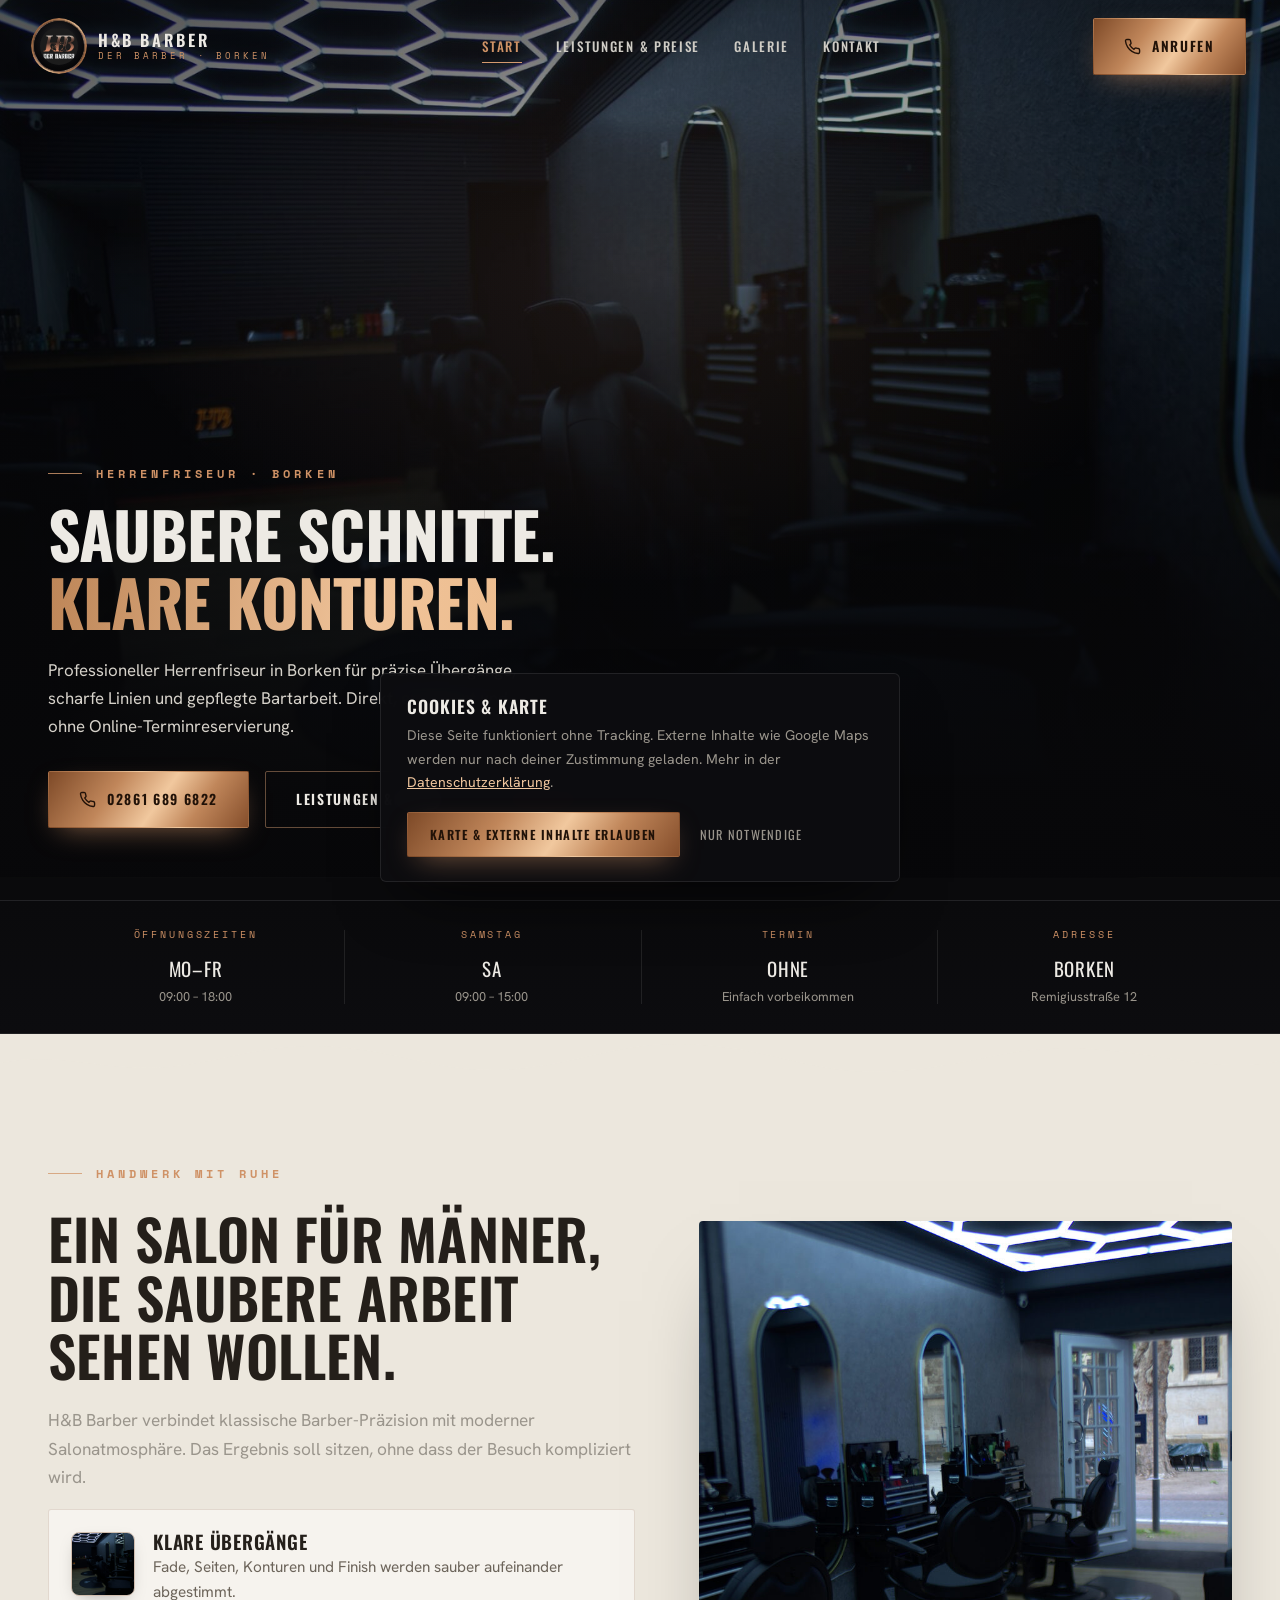
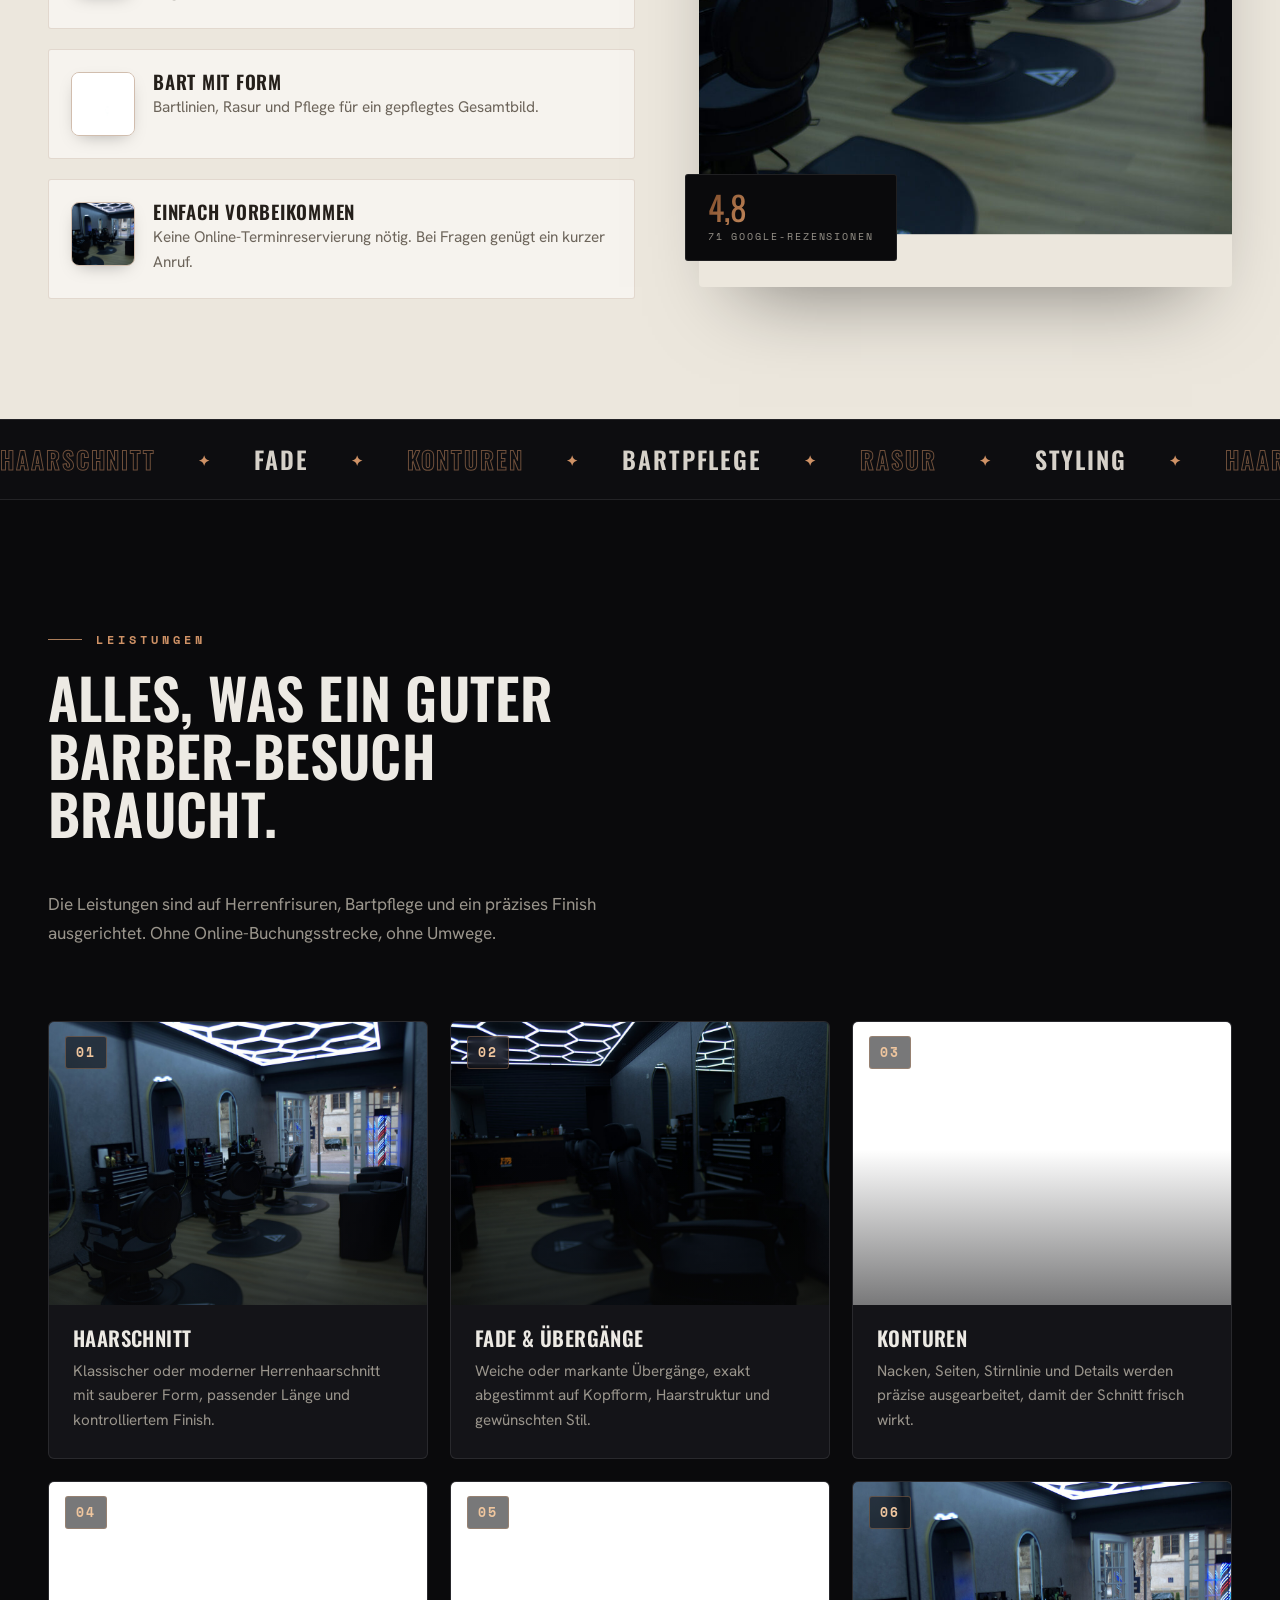
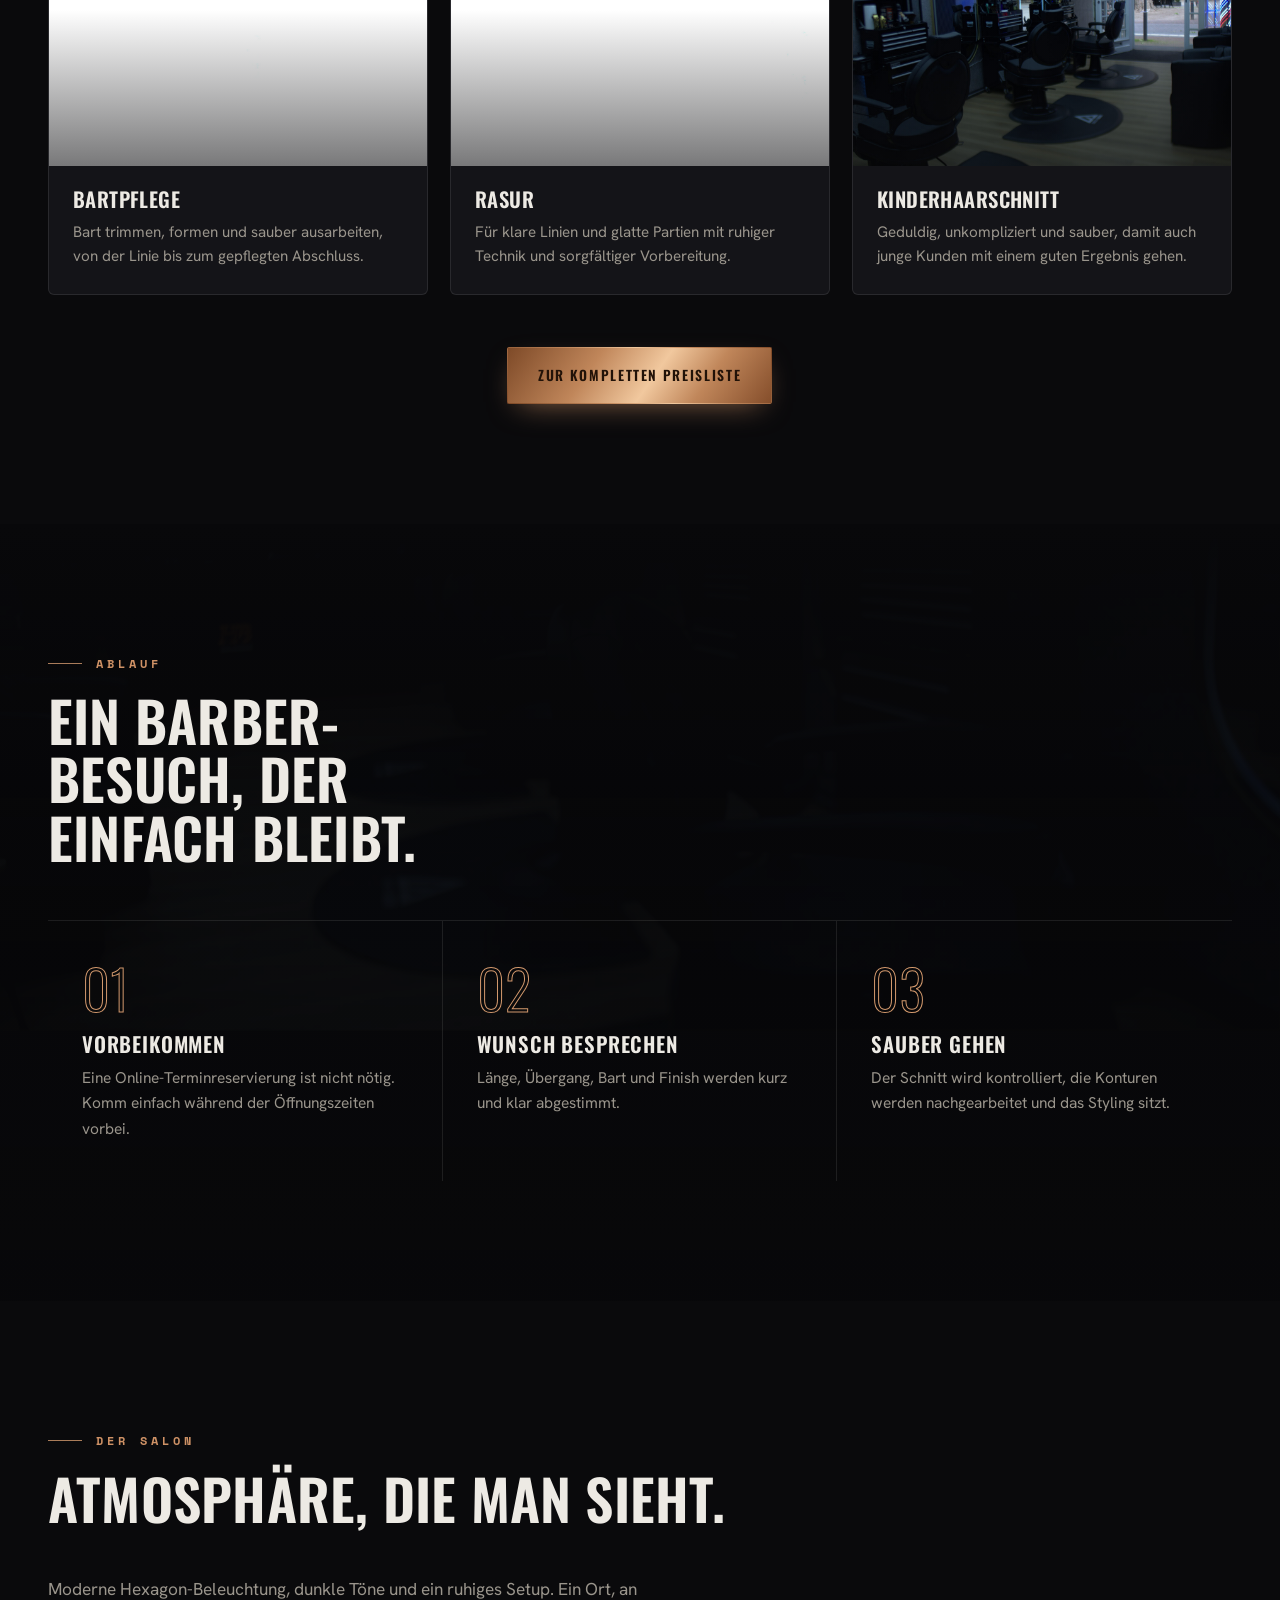
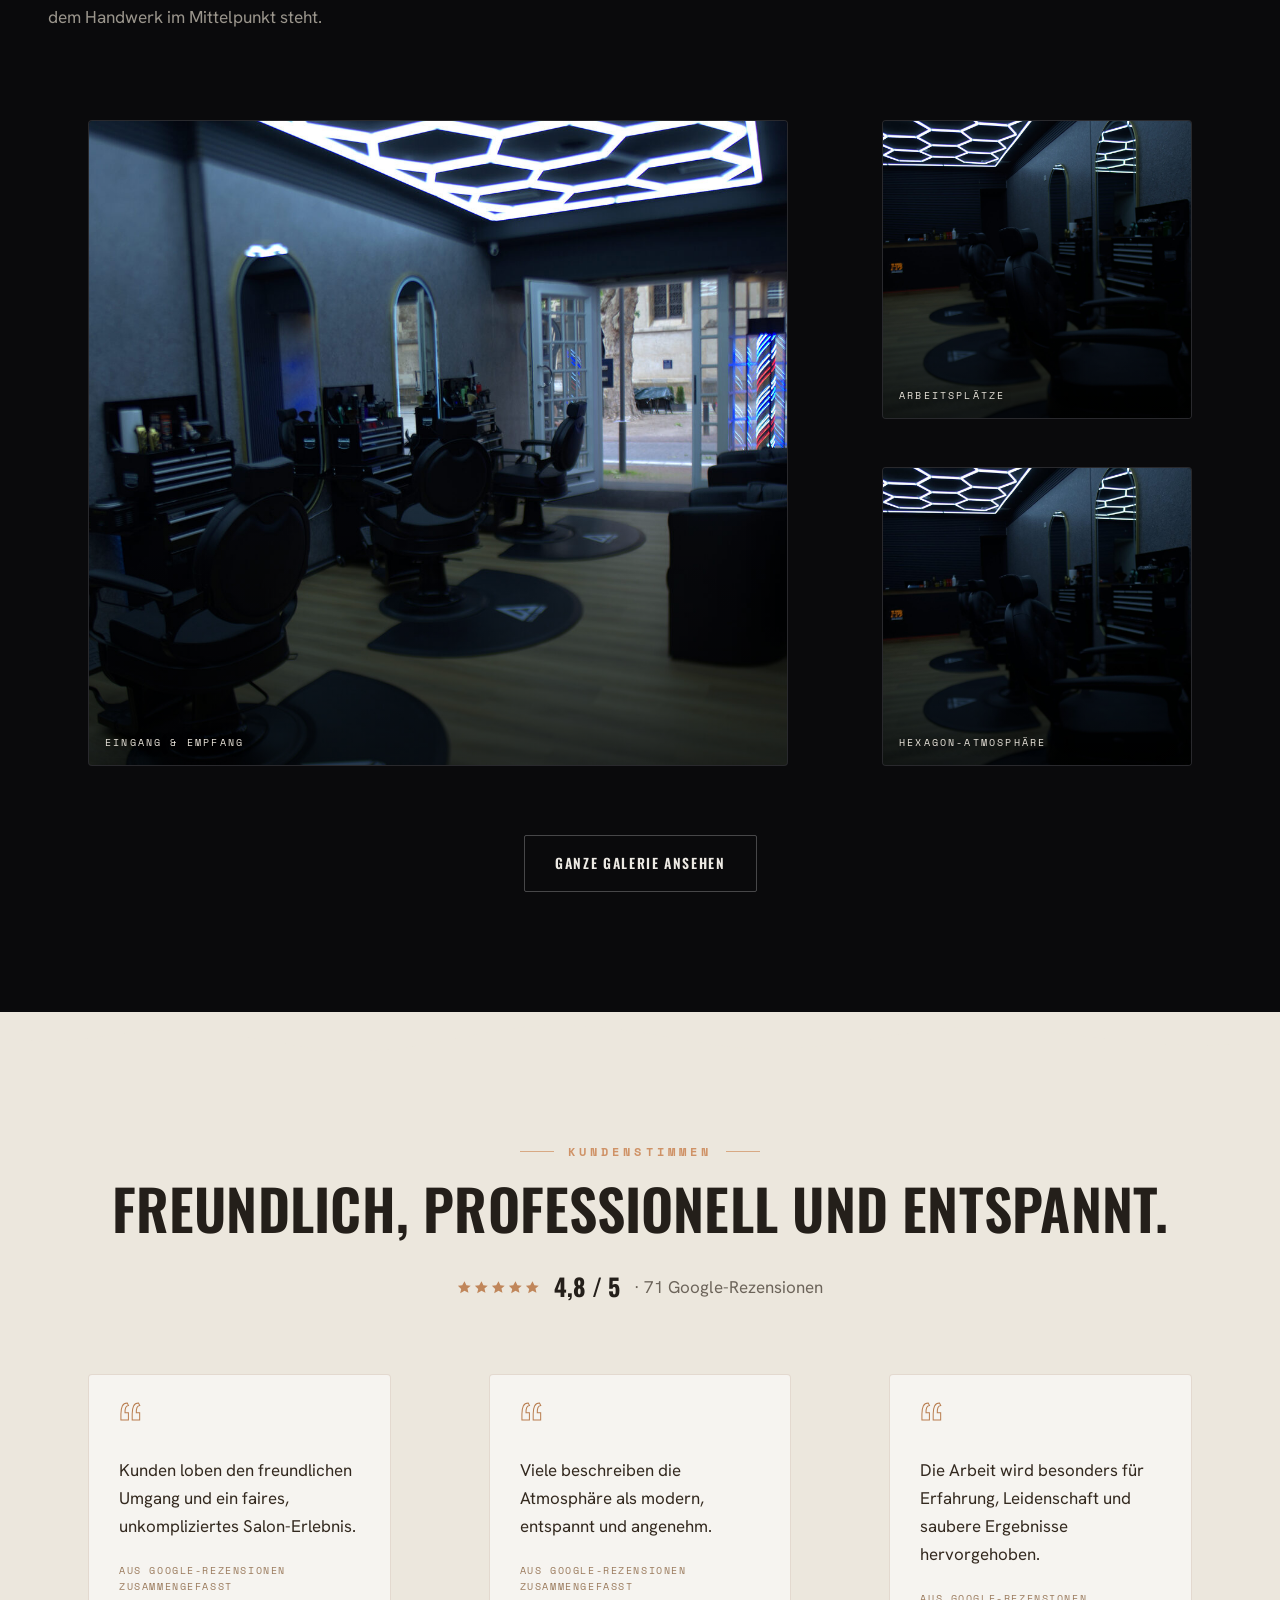
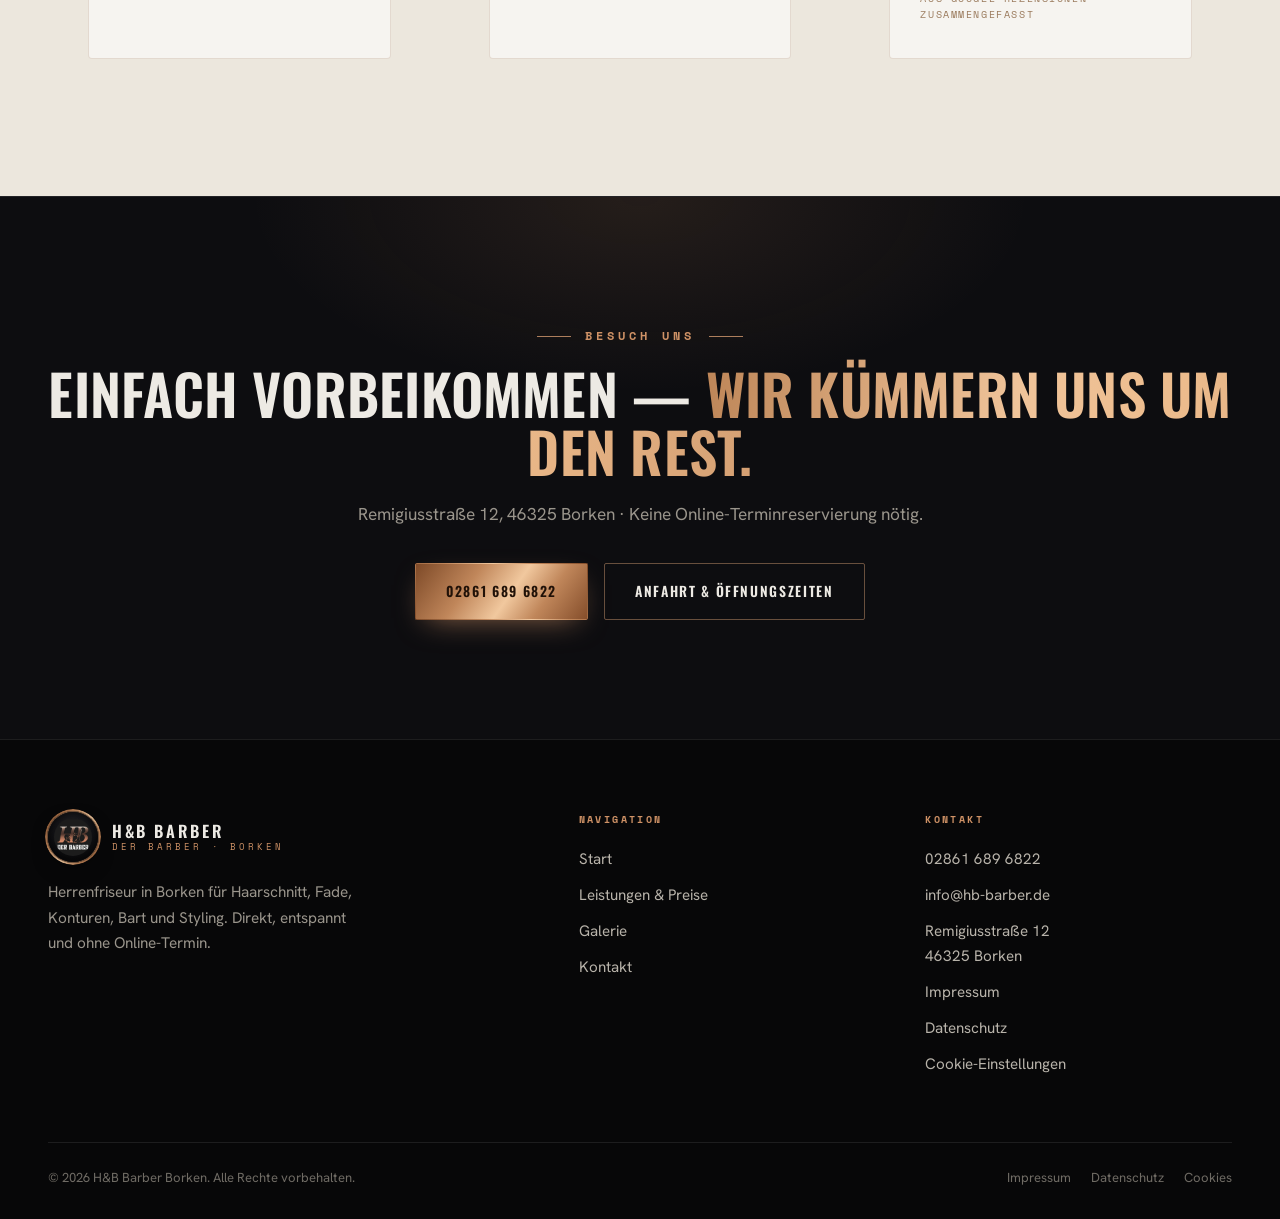
==== commit 2f0f8cf3: "Update H&B Barber static site from Borken package" ====
--- a/index.html
+++ b/index.html
@@ -3,42 +3,38 @@
 <head>
 <meta charset="UTF-8">
 <meta name="viewport" content="width=device-width, initial-scale=1">
-<title>H&B Barber | Herrenfriseur in Borken</title>
-<meta name="description" content="H&B Barber in Borken: Herrenfriseur für Haarschnitt, Fade, Konturen, Bartpflege und Styling. Direkt, entspannt und ohne Online-Terminreservierung.">
-<link rel="icon" href="assets/hb-logo.jpg">
-<link rel="stylesheet" href="assets/style.css?v=2">
+<title>H&amp;B Barber | Herrenfriseur in Borken</title>
+<meta name="description" content="H&amp;B Barber in Borken: Herrenfriseur für Haarschnitt, Fade, Konturen, Bartpflege und Styling. Direkt, entspannt und ohne Online-Terminreservierung.">
+<link rel="icon" href="assets/img/hb-logo.jpg">
+<link rel="stylesheet" href="assets/style.css?v=3">
 </head>
 <body>
 
-<!-- ================= NAV ================= -->
 <header class="nav" id="nav">
-  <a class="brand" href="#top" aria-label="H&B Barber Startseite">
-    <span class="brand-badge"><img src="assets/hb-logo.jpg" alt="H&B Der Barber Logo"></span>
-    <span class="brand-name">H&amp;B Barber<small>Der Barber · Borken</small></span>
+  <a class="brand" href="index.html" aria-label="H&B Barber Startseite">
+    <span class="brand-badge"><img src="assets/img/hb-logo.jpg" alt="H&B Der Barber Logo"></span>
+    <span class="brand-name">H&amp;B Barber<small>Der Barber &middot; Borken</small></span>
   </a>
   <nav class="nav-links" id="navlinks" aria-label="Hauptnavigation">
-    <a href="#about">Salon</a>
-    <a href="#leistungen">Leistungen</a>
-    <a href="#ablauf">Ablauf</a>
-    <a href="#galerie">Galerie</a>
-    <a href="#stimmen">Stimmen</a>
-    <a href="#kontakt">Kontakt</a>
+    <a href="index.html" class="active">Start</a>
+    <a href="leistungen.html">Leistungen &amp; Preise</a>
+    <a href="galerie.html">Galerie</a>
+    <a href="kontakt.html">Kontakt</a>
   </nav>
   <div class="nav-cta">
-    <a class="btn btn-primary" href="tel:028616899528">
+    <a class="btn btn-primary" href="tel:028616896822">
       <svg viewBox="0 0 24 24" fill="none" stroke="currentColor" stroke-width="2" stroke-linecap="round" stroke-linejoin="round"><path d="M22 16.92v3a2 2 0 0 1-2.18 2 19.79 19.79 0 0 1-8.63-3.07 19.5 19.5 0 0 1-6-6 19.79 19.79 0 0 1-3.07-8.67A2 2 0 0 1 4.11 2h3a2 2 0 0 1 2 1.72c.13.96.36 1.9.7 2.81a2 2 0 0 1-.45 2.11L8.09 9.91a16 16 0 0 0 6 6l1.27-1.27a2 2 0 0 1 2.11-.45c.91.34 1.85.57 2.81.7A2 2 0 0 1 22 16.92Z"/></svg>
       Anrufen
     </a>
-    <button class="burger" id="burger" aria-label="Menü öffnen"><span></span><span></span><span></span></button>
+    <button class="burger" id="burger" aria-label="Men&uuml; &ouml;ffnen"><span></span><span></span><span></span></button>
   </div>
 </header>
-
 <!-- ================= HERO ================= -->
 <main id="top">
 <section class="hero" data-screen-label="Hero">
   <div class="hero-media" data-par="0.06">
-    <img class="hero-fallback" src="assets/salon-interior.jpg" alt="">
-    <video autoplay muted loop playsinline poster="assets/salon-interior.jpg">
+    <img class="hero-fallback" src="assets/img/salon-interior.jpg" alt="">
+    <video autoplay muted loop playsinline poster="assets/img/salon-interior.jpg">
       <source src="assets/hero.mp4?v=2" type="video/mp4">
     </video>
   </div>
@@ -48,20 +44,16 @@
     <h1 class="display reveal d1"><span>Saubere Schnitte.</span><span class="copper-text">Klare Konturen.</span></h1>
     <p class="hero-sub reveal d2">Professioneller Herrenfriseur in Borken für präzise Übergänge, scharfe Linien und gepflegte Bartarbeit. Direkt, entspannt und ohne Online-Terminreservierung.</p>
     <div class="hero-actions reveal d3">
-      <a class="btn btn-primary" href="tel:028616899528">
+      <a class="btn btn-primary" href="tel:028616896822">
         <svg viewBox="0 0 24 24" fill="none" stroke="currentColor" stroke-width="2" stroke-linecap="round" stroke-linejoin="round"><path d="M22 16.92v3a2 2 0 0 1-2.18 2 19.79 19.79 0 0 1-8.63-3.07 19.5 19.5 0 0 1-6-6 19.79 19.79 0 0 1-3.07-8.67A2 2 0 0 1 4.11 2h3a2 2 0 0 1 2 1.72c.13.96.36 1.9.7 2.81a2 2 0 0 1-.45 2.11L8.09 9.91a16 16 0 0 0 6 6l1.27-1.27a2 2 0 0 1 2.11-.45c.91.34 1.85.57 2.81.7A2 2 0 0 1 22 16.92Z"/></svg>
-        02861 6899528
-      </a>
-      <a class="btn btn-ghost" href="#leistungen">Leistungen ansehen</a>
+        02861 689 6822
+      </a>
+      <a class="btn btn-ghost" href="leistungen.html">Leistungen &amp; Preise</a>
       <span class="hero-badge">
         <span class="stars" aria-hidden="true">
-          <svg viewBox="0 0 24 24" fill="currentColor"><path d="m12 2 3 6.5 7 .6-5.3 4.6 1.6 6.8L12 17l-6.9 4.1 1.6-6.8L1.4 9.1l7-.6L12 2Z"/></svg>
-          <svg viewBox="0 0 24 24" fill="currentColor"><path d="m12 2 3 6.5 7 .6-5.3 4.6 1.6 6.8L12 17l-6.9 4.1 1.6-6.8L1.4 9.1l7-.6L12 2Z"/></svg>
-          <svg viewBox="0 0 24 24" fill="currentColor"><path d="m12 2 3 6.5 7 .6-5.3 4.6 1.6 6.8L12 17l-6.9 4.1 1.6-6.8L1.4 9.1l7-.6L12 2Z"/></svg>
-          <svg viewBox="0 0 24 24" fill="currentColor"><path d="m12 2 3 6.5 7 .6-5.3 4.6 1.6 6.8L12 17l-6.9 4.1 1.6-6.8L1.4 9.1l7-.6L12 2Z"/></svg>
-          <svg viewBox="0 0 24 24" fill="currentColor"><path d="m12 2 3 6.5 7 .6-5.3 4.6 1.6 6.8L12 17l-6.9 4.1 1.6-6.8L1.4 9.1l7-.6L12 2Z"/></svg>
+          <svg viewBox="0 0 24 24" fill="currentColor"><path d="m12 2 3 6.5 7 .6-5.3 4.6 1.6 6.8L12 17l-6.9 4.1 1.6-6.8L1.4 9.1l7-.6L12 2Z"/></svg><svg viewBox="0 0 24 24" fill="currentColor"><path d="m12 2 3 6.5 7 .6-5.3 4.6 1.6 6.8L12 17l-6.9 4.1 1.6-6.8L1.4 9.1l7-.6L12 2Z"/></svg><svg viewBox="0 0 24 24" fill="currentColor"><path d="m12 2 3 6.5 7 .6-5.3 4.6 1.6 6.8L12 17l-6.9 4.1 1.6-6.8L1.4 9.1l7-.6L12 2Z"/></svg><svg viewBox="0 0 24 24" fill="currentColor"><path d="m12 2 3 6.5 7 .6-5.3 4.6 1.6 6.8L12 17l-6.9 4.1 1.6-6.8L1.4 9.1l7-.6L12 2Z"/></svg><svg viewBox="0 0 24 24" fill="currentColor"><path d="m12 2 3 6.5 7 .6-5.3 4.6 1.6 6.8L12 17l-6.9 4.1 1.6-6.8L1.4 9.1l7-.6L12 2Z"/></svg>
         </span>
-        <span><b>4,9</b> · 232 Google-Rezensionen</span>
+        <span><b>4,8</b> · 71 Google-Rezensionen</span>
       </span>
     </div>
   </div>
@@ -91,22 +83,22 @@
         <p class="lead reveal d2" style="margin-top:22px">H&amp;B Barber verbindet klassische Barber-Präzision mit moderner Salonatmosphäre. Das Ergebnis soll sitzen, ohne dass der Besuch kompliziert wird.</p>
         <div class="pillars">
           <div class="pillar reveal d2">
-            <span class="ic"><svg viewBox="0 0 24 24" fill="none" stroke="currentColor" stroke-width="1.6" stroke-linecap="round" stroke-linejoin="round"><path d="M3 6h18M3 12h18M3 18h10"/></svg></span>
+            <span class="pic"><img src="assets/img/svc-fade.jpg" alt="Präzise Übergänge mit Schere und Kamm"></span>
             <div><h4>Klare Übergänge</h4><p>Fade, Seiten, Konturen und Finish werden sauber aufeinander abgestimmt.</p></div>
           </div>
           <div class="pillar reveal d3">
-            <span class="ic"><svg viewBox="0 0 24 24" fill="none" stroke="currentColor" stroke-width="1.6" stroke-linecap="round" stroke-linejoin="round"><path d="M4 5c5 1 9 4 16 4M4 9c5 1 9 3 14 3M5 13c4 1 7 2 11 2M7 17c3 0 5 1 7 1"/></svg></span>
+            <span class="pic"><img src="assets/img/svc-bart.jpg" alt="Bartpflege beim Barber"></span>
             <div><h4>Bart mit Form</h4><p>Bartlinien, Rasur und Pflege für ein gepflegtes Gesamtbild.</p></div>
           </div>
           <div class="pillar reveal d4">
-            <span class="ic"><svg viewBox="0 0 24 24" fill="none" stroke="currentColor" stroke-width="1.6" stroke-linecap="round" stroke-linejoin="round"><path d="M3 11.5 12 4l9 7.5M5 10v9h14v-9M10 19v-5h4v5"/></svg></span>
+            <span class="pic"><img src="assets/img/salon-eingang.jpg" alt="Salon-Eingang mit Barber-Pole"></span>
             <div><h4>Einfach vorbeikommen</h4><p>Keine Online-Terminreservierung nötig. Bei Fragen genügt ein kurzer Anruf.</p></div>
           </div>
         </div>
       </div>
       <div class="about-figure reveal d2">
-        <div class="frame"><img src="assets/salon-eingang.jpg" alt="Innenraum des H&B Barber Salons mit Hexagon-LED-Beleuchtung" data-par="0.04"></div>
-        <div class="tag"><div class="n">4,9</div><div class="l">232 Google-Rezensionen</div></div>
+        <div class="frame"><img src="assets/img/salon-eingang.jpg" alt="Innenraum des H&B Barber Salons mit Hexagon-LED-Beleuchtung" data-par="0.04"></div>
+        <div class="tag"><div class="n">4,8</div><div class="l">71 Google-Rezensionen</div></div>
       </div>
     </div>
   </div>
@@ -120,7 +112,7 @@
   </div>
 </div>
 
-<!-- ================= LEISTUNGEN ================= -->
+<!-- ================= LEISTUNGEN (mit Fotos) ================= -->
 <section class="section" id="leistungen" data-screen-label="Leistungen">
   <div class="wrap">
     <div class="sec-head">
@@ -130,56 +122,65 @@
       </div>
       <p class="lead reveal d2">Die Leistungen sind auf Herrenfrisuren, Bartpflege und ein präzises Finish ausgerichtet. Ohne Online-Buchungsstrecke, ohne Umwege.</p>
     </div>
-    <div class="services">
-      <article class="svc reveal" data-tilt>
-        <div class="num">01</div>
-        <div class="ic"><svg viewBox="0 0 24 24" fill="none" stroke="currentColor" stroke-linecap="round" stroke-linejoin="round"><circle cx="6" cy="6" r="3"/><circle cx="6" cy="18" r="3"/><path d="M8.1 8.1 20 20M8.1 15.9 20 4M14 13l6 6M9 9l5 5"/></svg></div>
-        <h3>Haarschnitt</h3>
-        <p>Ein klassischer oder moderner Herrenhaarschnitt mit sauberer Form, passender Länge und kontrolliertem Finish.</p>
-        <span class="arr"><svg width="22" height="22" viewBox="0 0 24 24" fill="none" stroke="currentColor" stroke-width="1.8" stroke-linecap="round" stroke-linejoin="round"><path d="M5 12h14M13 6l6 6-6 6"/></svg></span>
-      </article>
-      <article class="svc reveal d1" data-tilt>
-        <div class="num">02</div>
-        <div class="ic"><svg viewBox="0 0 24 24" fill="none" stroke="currentColor" stroke-linecap="round" stroke-linejoin="round"><rect x="3" y="3" width="18" height="6" rx="1"/><path d="M6 9v3M9 9v4M12 9v3M15 9v4M18 9v3M4 16h16M5 20h14"/></svg></div>
-        <h3>Fade &amp; Übergänge</h3>
-        <p>Weiche oder markante Übergänge, exakt abgestimmt auf Kopfform, Haarstruktur und gewünschten Stil.</p>
-        <span class="arr"><svg width="22" height="22" viewBox="0 0 24 24" fill="none" stroke="currentColor" stroke-width="1.8" stroke-linecap="round" stroke-linejoin="round"><path d="M5 12h14M13 6l6 6-6 6"/></svg></span>
-      </article>
-      <article class="svc reveal d2" data-tilt>
-        <div class="num">03</div>
-        <div class="ic"><svg viewBox="0 0 24 24" fill="none" stroke="currentColor" stroke-linecap="round" stroke-linejoin="round"><path d="M3 17 14 6l4 4L7 21H3v-4Z"/><path d="M12 8l4 4M16 4l4 4-2 2-4-4 2-2Z"/></svg></div>
-        <h3>Konturen</h3>
-        <p>Nacken, Seiten, Stirnlinie und Details werden präzise ausgearbeitet, damit der Schnitt frisch wirkt.</p>
-        <span class="arr"><svg width="22" height="22" viewBox="0 0 24 24" fill="none" stroke="currentColor" stroke-width="1.8" stroke-linecap="round" stroke-linejoin="round"><path d="M5 12h14M13 6l6 6-6 6"/></svg></span>
-      </article>
-      <article class="svc reveal" data-tilt>
-        <div class="num">04</div>
-        <div class="ic"><svg viewBox="0 0 24 24" fill="none" stroke="currentColor" stroke-linecap="round" stroke-linejoin="round"><path d="M4 4c4 1 7 3 16 3M4 8c4 1 7 2 13 2M6 12c3 1 5 1.5 9 1.5M8 16c2 0 4 .5 6 .5M10 19c1.5 0 2.5.3 3.5.3"/></svg></div>
-        <h3>Bartpflege</h3>
-        <p>Bart trimmen, formen und sauber ausarbeiten, von der Linie bis zum gepflegten Abschluss.</p>
-        <span class="arr"><svg width="22" height="22" viewBox="0 0 24 24" fill="none" stroke="currentColor" stroke-width="1.8" stroke-linecap="round" stroke-linejoin="round"><path d="M5 12h14M13 6l6 6-6 6"/></svg></span>
-      </article>
-      <article class="svc reveal d1" data-tilt>
-        <div class="num">05</div>
-        <div class="ic"><svg viewBox="0 0 24 24" fill="none" stroke="currentColor" stroke-linecap="round" stroke-linejoin="round"><path d="M14 3 21 10l-9 1-8 8-1-1 8-8 1-9Z"/><path d="M4 19l2 2"/></svg></div>
-        <h3>Rasur</h3>
-        <p>Für klare Linien und glatte Partien mit ruhiger Technik und sorgfältiger Vorbereitung.</p>
-        <span class="arr"><svg width="22" height="22" viewBox="0 0 24 24" fill="none" stroke="currentColor" stroke-width="1.8" stroke-linecap="round" stroke-linejoin="round"><path d="M5 12h14M13 6l6 6-6 6"/></svg></span>
-      </article>
-      <article class="svc reveal d2" data-tilt>
-        <div class="num">06</div>
-        <div class="ic"><svg viewBox="0 0 24 24" fill="none" stroke="currentColor" stroke-linecap="round" stroke-linejoin="round"><circle cx="12" cy="7" r="3.2"/><path d="M5.5 21c0-3.6 2.9-6.5 6.5-6.5s6.5 2.9 6.5 6.5"/></svg></div>
-        <h3>Kinderhaarschnitt</h3>
-        <p>Geduldig, unkompliziert und sauber, damit auch junge Kunden mit einem guten Ergebnis gehen.</p>
-        <span class="arr"><svg width="22" height="22" viewBox="0 0 24 24" fill="none" stroke="currentColor" stroke-width="1.8" stroke-linecap="round" stroke-linejoin="round"><path d="M5 12h14M13 6l6 6-6 6"/></svg></span>
-      </article>
+    <div class="services photo">
+      <a class="svc photo reveal" href="leistungen.html#preise" data-tilt>
+        <div class="svc-img"><img src="assets/img/svc-haarschnitt.jpg" alt="Barber schneidet Haare mit der Schere" loading="lazy"><span class="num">01</span></div>
+        <div class="svc-body">
+          <h3>Haarschnitt</h3>
+          <p>Klassischer oder moderner Herrenhaarschnitt mit sauberer Form, passender Länge und kontrolliertem Finish.</p>
+          <span class="arr"><svg width="22" height="22" viewBox="0 0 24 24" fill="none" stroke="currentColor" stroke-width="1.8" stroke-linecap="round" stroke-linejoin="round"><path d="M5 12h14M13 6l6 6-6 6"/></svg></span>
+        </div>
+      </a>
+      <a class="svc photo reveal d1" href="leistungen.html#preise" data-tilt>
+        <div class="svc-img"><img src="assets/img/svc-fade.jpg" alt="Fade und Übergänge mit Kamm und Schere" loading="lazy"><span class="num">02</span></div>
+        <div class="svc-body">
+          <h3>Fade &amp; Übergänge</h3>
+          <p>Weiche oder markante Übergänge, exakt abgestimmt auf Kopfform, Haarstruktur und gewünschten Stil.</p>
+          <span class="arr"><svg width="22" height="22" viewBox="0 0 24 24" fill="none" stroke="currentColor" stroke-width="1.8" stroke-linecap="round" stroke-linejoin="round"><path d="M5 12h14M13 6l6 6-6 6"/></svg></span>
+        </div>
+      </a>
+      <a class="svc photo reveal d2" href="leistungen.html#preise" data-tilt>
+        <div class="svc-img"><img src="assets/img/svc-konturen.jpg" alt="Präzise Konturenarbeit am Haaransatz" loading="lazy"><span class="num">03</span></div>
+        <div class="svc-body">
+          <h3>Konturen</h3>
+          <p>Nacken, Seiten, Stirnlinie und Details werden präzise ausgearbeitet, damit der Schnitt frisch wirkt.</p>
+          <span class="arr"><svg width="22" height="22" viewBox="0 0 24 24" fill="none" stroke="currentColor" stroke-width="1.8" stroke-linecap="round" stroke-linejoin="round"><path d="M5 12h14M13 6l6 6-6 6"/></svg></span>
+        </div>
+      </a>
+      <a class="svc photo reveal" href="leistungen.html#preise" data-tilt>
+        <div class="svc-img"><img src="assets/img/svc-bart.jpg" alt="Bart trimmen und formen" loading="lazy"><span class="num">04</span></div>
+        <div class="svc-body">
+          <h3>Bartpflege</h3>
+          <p>Bart trimmen, formen und sauber ausarbeiten, von der Linie bis zum gepflegten Abschluss.</p>
+          <span class="arr"><svg width="22" height="22" viewBox="0 0 24 24" fill="none" stroke="currentColor" stroke-width="1.8" stroke-linecap="round" stroke-linejoin="round"><path d="M5 12h14M13 6l6 6-6 6"/></svg></span>
+        </div>
+      </a>
+      <a class="svc photo reveal d1" href="leistungen.html#preise" data-tilt>
+        <div class="svc-img"><img src="assets/img/svc-rasur.jpg" alt="Rasur beim Barber" loading="lazy"><span class="num">05</span></div>
+        <div class="svc-body">
+          <h3>Rasur</h3>
+          <p>Für klare Linien und glatte Partien mit ruhiger Technik und sorgfältiger Vorbereitung.</p>
+          <span class="arr"><svg width="22" height="22" viewBox="0 0 24 24" fill="none" stroke="currentColor" stroke-width="1.8" stroke-linecap="round" stroke-linejoin="round"><path d="M5 12h14M13 6l6 6-6 6"/></svg></span>
+        </div>
+      </a>
+      <a class="svc photo reveal d2" href="leistungen.html#preise" data-tilt>
+        <div class="svc-img"><img src="assets/img/svc-kinder.jpg" alt="Barber-Stuhl im Salon" loading="lazy"><span class="num">06</span></div>
+        <div class="svc-body">
+          <h3>Kinderhaarschnitt</h3>
+          <p>Geduldig, unkompliziert und sauber, damit auch junge Kunden mit einem guten Ergebnis gehen.</p>
+          <span class="arr"><svg width="22" height="22" viewBox="0 0 24 24" fill="none" stroke="currentColor" stroke-width="1.8" stroke-linecap="round" stroke-linejoin="round"><path d="M5 12h14M13 6l6 6-6 6"/></svg></span>
+        </div>
+      </a>
+    </div>
+    <div class="center-cta reveal">
+      <a class="btn btn-primary" href="leistungen.html#preise">Zur kompletten Preisliste</a>
     </div>
   </div>
 </section>
 
 <!-- ================= ABLAUF BAND ================= -->
 <section class="section band" id="ablauf" data-screen-label="Ablauf">
-  <div class="band-bg" aria-hidden="true"><img src="assets/salon-interior.jpg" alt="" data-par="0.07"></div>
+  <div class="band-bg" aria-hidden="true"><img src="assets/img/salon-interior.jpg" alt="" data-par="0.07"></div>
   <div class="wrap">
     <span class="eyebrow reveal">Ablauf</span>
     <h2 class="h-sec reveal d1" style="margin-top:18px;max-width:16ch">Ein Barber-Besuch, der einfach bleibt.</h2>
@@ -191,7 +192,7 @@
   </div>
 </section>
 
-<!-- ================= GALERIE ================= -->
+<!-- ================= GALERIE-TEASER ================= -->
 <section class="section" id="galerie" data-screen-label="Galerie">
   <div class="wrap">
     <div class="sec-head">
@@ -202,9 +203,12 @@
       <p class="lead reveal d2">Moderne Hexagon-Beleuchtung, dunkle Töne und ein ruhiges Setup. Ein Ort, an dem Handwerk im Mittelpunkt steht.</p>
     </div>
     <div class="gallery reveal d1">
-      <figure class="gcell"><img src="assets/salon-eingang.jpg" alt="H&B Barber Salon mit Eingang, Barber-Stühlen und Barber-Pole"><figcaption class="cap">Eingang &amp; Empfang</figcaption></figure>
-      <figure class="gcell"><img src="assets/salon-hb.jpg" alt="Arbeitsplätze mit Spiegeln und H&B Leuchtschild"><figcaption class="cap">Arbeitsplätze</figcaption></figure>
-      <figure class="gcell"><img src="assets/salon-interior.jpg" alt="Hexagon-LED-Decke über den Barber-Stühlen"><figcaption class="cap">Hexagon-Atmosphäre</figcaption></figure>
+            <figure class="gcell"><img src="uploads/gallery/salon-eingang.jpg" alt="Eingang &amp; Empfang" loading="lazy"><figcaption class="cap">Eingang &amp; Empfang</figcaption></figure>
+      <figure class="gcell"><img src="uploads/gallery/arbeitsplaetze.jpg" alt="Arbeitsplätze" loading="lazy"><figcaption class="cap">Arbeitsplätze</figcaption></figure>
+      <figure class="gcell"><img src="uploads/gallery/hexagon-decke.jpg" alt="Hexagon-Atmosphäre" loading="lazy"><figcaption class="cap">Hexagon-Atmosphäre</figcaption></figure>
+    </div>
+    <div class="center-cta reveal">
+      <a class="btn btn-ghost on-dark" href="galerie.html">Ganze Galerie ansehen</a>
     </div>
   </div>
 </section>
@@ -220,13 +224,9 @@
       <h2 class="h-sec reveal d1" style="margin-top:18px">Freundlich, professionell und entspannt.</h2>
       <div class="rating-head reveal d2">
         <span class="stars" aria-hidden="true">
-          <svg viewBox="0 0 24 24" fill="#c0865a" width="18"><path d="m12 2 3 6.5 7 .6-5.3 4.6 1.6 6.8L12 17l-6.9 4.1 1.6-6.8L1.4 9.1l7-.6L12 2Z"/></svg>
-          <svg viewBox="0 0 24 24" fill="#c0865a" width="18"><path d="m12 2 3 6.5 7 .6-5.3 4.6 1.6 6.8L12 17l-6.9 4.1 1.6-6.8L1.4 9.1l7-.6L12 2Z"/></svg>
-          <svg viewBox="0 0 24 24" fill="#c0865a" width="18"><path d="m12 2 3 6.5 7 .6-5.3 4.6 1.6 6.8L12 17l-6.9 4.1 1.6-6.8L1.4 9.1l7-.6L12 2Z"/></svg>
-          <svg viewBox="0 0 24 24" fill="#c0865a" width="18"><path d="m12 2 3 6.5 7 .6-5.3 4.6 1.6 6.8L12 17l-6.9 4.1 1.6-6.8L1.4 9.1l7-.6L12 2Z"/></svg>
-          <svg viewBox="0 0 24 24" fill="#c0865a" width="18"><path d="m12 2 3 6.5 7 .6-5.3 4.6 1.6 6.8L12 17l-6.9 4.1 1.6-6.8L1.4 9.1l7-.6L12 2Z"/></svg>
+          <svg viewBox="0 0 24 24" fill="#c0865a" width="18"><path d="m12 2 3 6.5 7 .6-5.3 4.6 1.6 6.8L12 17l-6.9 4.1 1.6-6.8L1.4 9.1l7-.6L12 2Z"/></svg><svg viewBox="0 0 24 24" fill="#c0865a" width="18"><path d="m12 2 3 6.5 7 .6-5.3 4.6 1.6 6.8L12 17l-6.9 4.1 1.6-6.8L1.4 9.1l7-.6L12 2Z"/></svg><svg viewBox="0 0 24 24" fill="#c0865a" width="18"><path d="m12 2 3 6.5 7 .6-5.3 4.6 1.6 6.8L12 17l-6.9 4.1 1.6-6.8L1.4 9.1l7-.6L12 2Z"/></svg><svg viewBox="0 0 24 24" fill="#c0865a" width="18"><path d="m12 2 3 6.5 7 .6-5.3 4.6 1.6 6.8L12 17l-6.9 4.1 1.6-6.8L1.4 9.1l7-.6L12 2Z"/></svg><svg viewBox="0 0 24 24" fill="#c0865a" width="18"><path d="m12 2 3 6.5 7 .6-5.3 4.6 1.6 6.8L12 17l-6.9 4.1 1.6-6.8L1.4 9.1l7-.6L12 2Z"/></svg>
         </span>
-        <b>4,9 / 5</b> · 232 Google-Rezensionen
+        <b>4,8 / 5</b> · 71 Google-Rezensionen
       </div>
     </div>
     <div class="quotes">
@@ -237,80 +237,40 @@
   </div>
 </section>
 
-<!-- ================= KONTAKT ================= -->
-<section class="section" id="kontakt" data-screen-label="Kontakt">
-  <div class="wrap">
-    <div class="sec-head">
-      <div>
-        <span class="eyebrow reveal">Besuch &amp; Kontakt</span>
-        <h2 class="h-sec reveal d1" style="margin-top:18px">H&amp;B Barber in Borken finden.</h2>
-      </div>
-      <p class="lead reveal d2">Adresse, Telefon und Öffnungszeiten für deinen Besuch. Keine Online-Terminreservierung nötig.</p>
-    </div>
-    <div class="kontakt">
-      <div class="info-card reveal d1">
-        <div class="info-row">
-          <span class="ic"><svg viewBox="0 0 24 24" fill="none" stroke="currentColor" stroke-width="1.8" stroke-linecap="round" stroke-linejoin="round"><path d="M20 10c0 6-8 12-8 12s-8-6-8-12a8 8 0 0 1 16 0Z"/><circle cx="12" cy="10" r="3"/></svg></span>
-          <div><div class="k">Adresse</div><div class="v">Remigiusstraße 12<br>46325 Borken</div></div>
-        </div>
-        <div class="info-row">
-          <span class="ic"><svg viewBox="0 0 24 24" fill="none" stroke="currentColor" stroke-width="1.8" stroke-linecap="round" stroke-linejoin="round"><path d="M22 16.92v3a2 2 0 0 1-2.18 2 19.79 19.79 0 0 1-8.63-3.07 19.5 19.5 0 0 1-6-6 19.79 19.79 0 0 1-3.07-8.67A2 2 0 0 1 4.11 2h3a2 2 0 0 1 2 1.72c.13.96.36 1.9.7 2.81a2 2 0 0 1-.45 2.11L8.09 9.91a16 16 0 0 0 6 6l1.27-1.27a2 2 0 0 1 2.11-.45c.91.34 1.85.57 2.81.7A2 2 0 0 1 22 16.92Z"/></svg></span>
-          <div><div class="k">Telefon</div><a class="v" href="tel:028616899528">02861 6899528</a></div>
-        </div>
-        <div>
-          <div class="info-row" style="margin-bottom:14px">
-            <span class="ic"><svg viewBox="0 0 24 24" fill="none" stroke="currentColor" stroke-width="1.8" stroke-linecap="round" stroke-linejoin="round"><circle cx="12" cy="12" r="9"/><path d="M12 7v5l3 2"/></svg></span>
-            <div><div class="k">Öffnungszeiten</div></div>
-          </div>
-          <ul class="hours-list">
-            <li data-day="1"><span class="d">Montag</span><span class="t">09:00 – 18:00</span></li>
-            <li data-day="2"><span class="d">Dienstag</span><span class="t">09:00 – 18:00</span></li>
-            <li data-day="3"><span class="d">Mittwoch</span><span class="t">09:00 – 18:00</span></li>
-            <li data-day="4"><span class="d">Donnerstag</span><span class="t">09:00 – 18:00</span></li>
-            <li data-day="5"><span class="d">Freitag</span><span class="t">09:00 – 18:00</span></li>
-            <li data-day="6"><span class="d">Samstag</span><span class="t">09:00 – 15:00</span></li>
-            <li data-day="0"><span class="d">Sonntag</span><span class="t">Geschlossen</span></li>
-          </ul>
-        </div>
-        <span class="note-chip"><svg width="15" height="15" viewBox="0 0 24 24" fill="none" stroke="currentColor" stroke-width="2" stroke-linecap="round" stroke-linejoin="round"><path d="M9 11l3 3L22 4"/><path d="M21 12v7a2 2 0 0 1-2 2H5a2 2 0 0 1-2-2V5a2 2 0 0 1 2-2h11"/></svg>Keine Online-Terminreservierung — einfach vorbeikommen oder anrufen.</span>
-      </div>
-      <div class="map-card reveal d2">
-        <div class="map-consent">
-          <svg class="ic" viewBox="0 0 24 24" fill="none" stroke="currentColor" stroke-width="1.4" stroke-linecap="round" stroke-linejoin="round"><path d="M20 10c0 6-8 12-8 12s-8-6-8-12a8 8 0 0 1 16 0Z"/><circle cx="12" cy="10" r="3"/></svg>
-          <p>Die Karte wird erst nach deiner Zustimmung von Google Maps geladen. Dabei können Daten an Google übertragen werden.</p>
-          <button class="btn btn-primary" data-loadmap>Karte laden</button>
-        </div>
-        <div class="map-actions">
-          <a href="https://www.google.com/maps/dir/?api=1&destination=Remigiusstra%C3%9Fe%2012%2C%2046325%20Borken" target="_blank" rel="noopener">Route planen</a>
-          <a href="https://www.google.com/maps/search/?api=1&query=H%26B%20Barber%20Borken" target="_blank" rel="noopener">Eintrag öffnen</a>
-        </div>
-      </div>
+<!-- ================= KONTAKT-CTA ================= -->
+<section class="section cta-band" data-screen-label="CTA">
+  <div class="wrap" style="text-align:center">
+    <span class="eyebrow center reveal">Besuch uns</span>
+    <h2 class="h-sec reveal d1" style="margin-top:18px">Einfach vorbeikommen — <span class="copper-text">wir kümmern uns um den Rest.</span></h2>
+    <p class="lead reveal d2" style="margin:20px auto 0">Remigiusstraße 12, 46325 Borken · Keine Online-Terminreservierung nötig.</p>
+    <div class="hero-actions reveal d3" style="justify-content:center;margin-top:34px">
+      <a class="btn btn-primary" href="tel:028616896822">02861 689 6822</a>
+      <a class="btn btn-ghost" href="kontakt.html">Anfahrt &amp; Öffnungszeiten</a>
     </div>
   </div>
 </section>
 </main>
-
-<!-- ================= FOOTER ================= -->
 <footer class="footer" data-screen-label="Footer">
   <div class="wrap">
     <div class="foot-grid">
       <div>
-        <a class="brand" href="#top">
-          <span class="brand-badge"><img src="assets/hb-logo.jpg" alt="H&B Der Barber Logo"></span>
-          <span class="brand-name">H&amp;B Barber<small>Der Barber · Borken</small></span>
+        <a class="brand" href="index.html">
+          <span class="brand-badge"><img src="assets/img/hb-logo.jpg" alt="H&B Der Barber Logo"></span>
+          <span class="brand-name">H&amp;B Barber<small>Der Barber &middot; Borken</small></span>
         </a>
-        <p class="foot-about">Herrenfriseur in Borken für Haarschnitt, Fade, Konturen, Bart und Styling. Direkt, entspannt und ohne Online-Termin.</p>
+        <p class="foot-about">Herrenfriseur in Borken f&uuml;r Haarschnitt, Fade, Konturen, Bart und Styling. Direkt, entspannt und ohne Online-Termin.</p>
       </div>
       <div class="foot-col">
         <h5>Navigation</h5>
-        <a href="#about">Salon</a>
-        <a href="#leistungen">Leistungen</a>
-        <a href="#galerie">Galerie</a>
-        <a href="#kontakt">Kontakt</a>
+        <a href="index.html">Start</a>
+        <a href="leistungen.html">Leistungen &amp; Preise</a>
+        <a href="galerie.html">Galerie</a>
+        <a href="kontakt.html">Kontakt</a>
       </div>
       <div class="foot-col">
         <h5>Kontakt</h5>
-        <a href="tel:028616899528">02861 6899528</a>
+        <a href="tel:028616896822">02861 689 6822</a>
+        <a href="mailto:info@hb-barber.de">info@hb-barber.de</a>
         <p>Remigiusstraße 12<br>46325 Borken</p>
         <a href="impressum.html">Impressum</a>
         <a href="datenschutz.html">Datenschutz</a>
@@ -318,7 +278,7 @@
       </div>
     </div>
     <div class="foot-bottom">
-      <span>© <span data-year>2026</span> H&amp;B Barber Borken. Alle Rechte vorbehalten.</span>
+      <span>&copy; <span data-year>2026</span> H&amp;B Barber Borken. Alle Rechte vorbehalten.</span>
       <span class="links">
         <a href="impressum.html">Impressum</a>
         <a href="datenschutz.html">Datenschutz</a>
@@ -328,16 +288,15 @@
   </div>
 </footer>
 
-<!-- ================= COOKIE BANNER ================= -->
 <div class="cookie" role="dialog" aria-live="polite" aria-label="Cookie-Hinweis">
   <h4>Cookies &amp; Karte</h4>
-  <p>Diese Seite funktioniert ohne Tracking. Externe Inhalte wie Google Maps werden nur nach deiner Zustimmung geladen. Mehr in der <a href="datenschutz.html">Datenschutzerklärung</a>.</p>
+  <p>Diese Seite funktioniert ohne Tracking. Externe Inhalte wie Google Maps werden nur nach deiner Zustimmung geladen. Mehr in der <a href="datenschutz.html">Datenschutzerkl&auml;rung</a>.</p>
   <div class="cookie-actions">
     <button class="btn btn-primary" data-accept>Karte &amp; externe Inhalte erlauben</button>
     <button class="cookie-link" data-decline>Nur notwendige</button>
   </div>
 </div>
 
-<script src="assets/app.js"></script>
+<script src="assets/app.js?v=3"></script>
 </body>
 </html>
--- a/assets/style.css
+++ b/assets/style.css
@@ -377,30 +377,117 @@
 /* float anim for hero badge */
 .parallax{will-change:transform}
 
-/* ---------- image lightbox ---------- */
-.gcell img,.about-figure .frame img{cursor:zoom-in}
-.gcell,.about-figure .frame{cursor:zoom-in}
+/* ============================================================
+   V3 — Mehrseitige Struktur (Borken)
+   ============================================================ */
+
+/* ---------- Hinweis-Banner ---------- */
+.site-notice{
+  background:var(--copper-grad);color:#211208;text-align:center;
+  font-weight:600;font-size:.92rem;padding:10px 0;position:relative;z-index:60}
+.site-notice .wrap{padding:0 20px}
+
+/* ---------- Nav: aktive Seite ---------- */
+.nav-links a.active{color:var(--copper)}
+.nav-links a.active::after{transform:scaleX(1)}
+
+/* ---------- Page-Hero (Unterseiten) ---------- */
+.page-hero{
+  position:relative;min-height:52vh;display:flex;align-items:flex-end;
+  padding:150px 0 70px;overflow:hidden;isolation:isolate}
+.page-hero-media{position:absolute;inset:0;z-index:-2}
+.page-hero-media img{width:100%;height:112%;object-fit:cover;filter:brightness(.42) saturate(.9)}
+.page-hero::after{
+  content:"";position:absolute;inset:0;z-index:-1;
+  background:linear-gradient(180deg,rgba(10,10,12,.55),rgba(10,10,12,.25) 45%,var(--bg))}
+.page-hero-inner{position:relative}
+.display.sm{font-size:clamp(2.2rem,5.6vw,4.4rem)}
+.page-hero .hero-sub{max-width:56ch;margin-top:18px;color:var(--muted)}
+
+/* ---------- Foto-Leistungskarten ---------- */
+.services.photo{display:grid;grid-template-columns:repeat(3,1fr);gap:22px;margin-top:56px}
+@media(max-width:980px){.services.photo{grid-template-columns:repeat(2,1fr)}}
+@media(max-width:620px){.services.photo{grid-template-columns:1fr}}
+.svc.photo{
+  display:flex;flex-direction:column;padding:0;overflow:hidden;
+  background:var(--panel);border:1px solid var(--line);border-radius:6px;
+  transition:transform .45s var(--ease),border-color .3s,box-shadow .45s var(--ease)}
+.svc.photo:hover{border-color:rgba(207,146,102,.45);box-shadow:0 24px 50px -28px rgba(0,0,0,.8)}
+.svc-img{position:relative;aspect-ratio:4/3;overflow:hidden}
+.svc-img img{width:100%;height:100%;object-fit:cover;transition:transform .8s var(--ease);filter:saturate(.92)}
+.svc.photo:hover .svc-img img{transform:scale(1.06)}
+.svc-img::after{
+  content:"";position:absolute;inset:0;
+  background:linear-gradient(180deg,transparent 45%,rgba(10,10,12,.55))}
+.svc-img .num{
+  position:absolute;top:14px;left:16px;z-index:1;
+  font-family:'Space Mono',monospace;font-weight:700;font-size:.8rem;
+  color:var(--c-light);letter-spacing:.14em;
+  background:rgba(10,10,12,.55);backdrop-filter:blur(4px);
+  border:1px solid rgba(207,146,102,.35);padding:5px 10px;border-radius:3px}
+.svc-body{padding:22px 24px 26px;display:flex;flex-direction:column;gap:10px;flex:1}
+.svc-body h3{font-size:1.28rem;text-transform:uppercase;letter-spacing:.02em}
+.svc-body p{margin:0;color:var(--muted);font-size:.95rem;line-height:1.6}
+.svc-body .arr{margin-top:auto;color:var(--copper);transition:transform .35s var(--ease)}
+.svc.photo:hover .arr{transform:translateX(6px)}
+
+/* ---------- Pillar-Fotos (About) ---------- */
+.pillar .pic{
+  flex:none;width:64px;height:64px;border-radius:8px;overflow:hidden;
+  border:1px solid rgba(140,90,55,.35);box-shadow:0 6px 18px -8px rgba(0,0,0,.35)}
+.pillar .pic img{width:100%;height:100%;object-fit:cover}
+
+/* ---------- Zentrierte CTA ---------- */
+.center-cta{text-align:center;margin-top:52px}
+.btn-ghost.on-dark{border-color:rgba(255,255,255,.25);color:var(--text)}
+.btn-ghost.on-dark:hover{border-color:var(--copper);color:var(--copper)}
+
+/* ---------- Preisliste ---------- */
+.pricelist{
+  display:grid;grid-template-columns:repeat(auto-fit,minmax(320px,1fr));
+  gap:26px;margin-top:56px;color:var(--ink)}
+.price-group{
+  background:#fff;border:1px solid var(--line-dark);border-radius:8px;
+  padding:30px 30px 24px;box-shadow:0 18px 45px -30px rgba(26,23,20,.35)}
+.price-group-title{
+  font-size:1.05rem;text-transform:uppercase;letter-spacing:.12em;color:#8a5230;
+  padding-bottom:14px;margin-bottom:8px;border-bottom:2px solid #e8dfd2;
+  font-family:'Oswald',sans-serif;font-weight:600}
+.price-rows{list-style:none;margin:0;padding:0}
+.price-row{
+  display:flex;align-items:baseline;gap:10px;padding:13px 0;
+  border-bottom:1px dashed rgba(26,23,20,.14)}
+.price-row:last-child{border-bottom:none}
+.pname{font-weight:600;font-size:.98rem}
+.pname small{display:block;font-weight:400;color:var(--ink-muted);font-size:.8rem;margin-top:2px}
+.dots{flex:1;border-bottom:2px dotted rgba(26,23,20,.22);transform:translateY(-4px);min-width:24px}
+.pval{
+  font-family:'Oswald',sans-serif;font-weight:600;font-size:1.12rem;
+  color:#7e4a28;white-space:nowrap}
+.pval small{font-family:'Hanken Grotesk';font-weight:500;font-size:.76rem;color:var(--ink-muted);margin-right:2px}
+
+/* ---------- Galerie-Seite ---------- */
+.gallery-grid{
+  display:grid;grid-template-columns:repeat(auto-fill,minmax(280px,1fr));gap:18px}
+.gallery-grid .gcell{cursor:zoom-in}
+.gallery-grid .gcell:focus-visible{outline:2px solid var(--copper);outline-offset:3px}
+
+/* ---------- Lightbox ---------- */
 .lightbox{
-  position:fixed;inset:0;z-index:120;display:flex;align-items:center;justify-content:center;
-  padding:max(28px,4vw);background:rgba(6,6,8,.92);backdrop-filter:blur(8px);
-  opacity:0;visibility:hidden;transition:opacity .35s var(--ease),visibility .35s;
-}
-.lightbox.open{opacity:1;visibility:visible}
-.lightbox img{
-  max-width:100%;max-height:100%;border-radius:5px;border:1px solid var(--line);
-  box-shadow:0 50px 110px -40px rgba(0,0,0,.9);
-  transform:scale(.94);transition:transform .4s var(--ease);object-fit:contain;
-}
-.lightbox.open img{transform:scale(1)}
-.lightbox-close{
-  position:absolute;top:22px;right:22px;width:48px;height:48px;border-radius:50%;
-  display:grid;place-items:center;cursor:pointer;
-  background:rgba(13,13,16,.85);border:1px solid var(--line);color:var(--text);
-  transition:border-color .3s,color .3s,transform .3s var(--ease);
-}
-.lightbox-close:hover{border-color:var(--c-line);color:var(--c-light);transform:rotate(90deg)}
-.lightbox-close svg{width:22px;height:22px}
-.lightbox-cap{
-  position:absolute;left:0;right:0;bottom:max(22px,3vh);text-align:center;
-  font-family:'Space Mono',monospace;font-size:.66rem;letter-spacing:.2em;text-transform:uppercase;color:var(--muted);
-}
+  position:fixed;inset:0;z-index:200;display:grid;place-items:center;
+  background:rgba(6,6,8,.92);backdrop-filter:blur(6px);padding:28px}
+.lightbox[hidden]{display:none}
+.lightbox figure{margin:0;max-width:min(1100px,94vw);text-align:center}
+.lightbox img{max-width:100%;max-height:82vh;object-fit:contain;border-radius:6px;box-shadow:0 40px 90px -30px rgba(0,0,0,.9)}
+.lightbox figcaption{margin-top:14px;color:var(--muted);font-size:.92rem}
+.lb-close{
+  position:absolute;top:20px;right:26px;background:none;border:none;cursor:pointer;
+  color:var(--text);font-size:2.4rem;line-height:1;opacity:.8;transition:.2s}
+.lb-close:hover{opacity:1;color:var(--copper)}
+
+/* ---------- CTA-Band ---------- */
+.cta-band{
+  background:
+    radial-gradient(600px 300px at 50% 0%,rgba(207,146,102,.12),transparent 65%),
+    var(--bg-2);
+  border-top:1px solid var(--line)}
